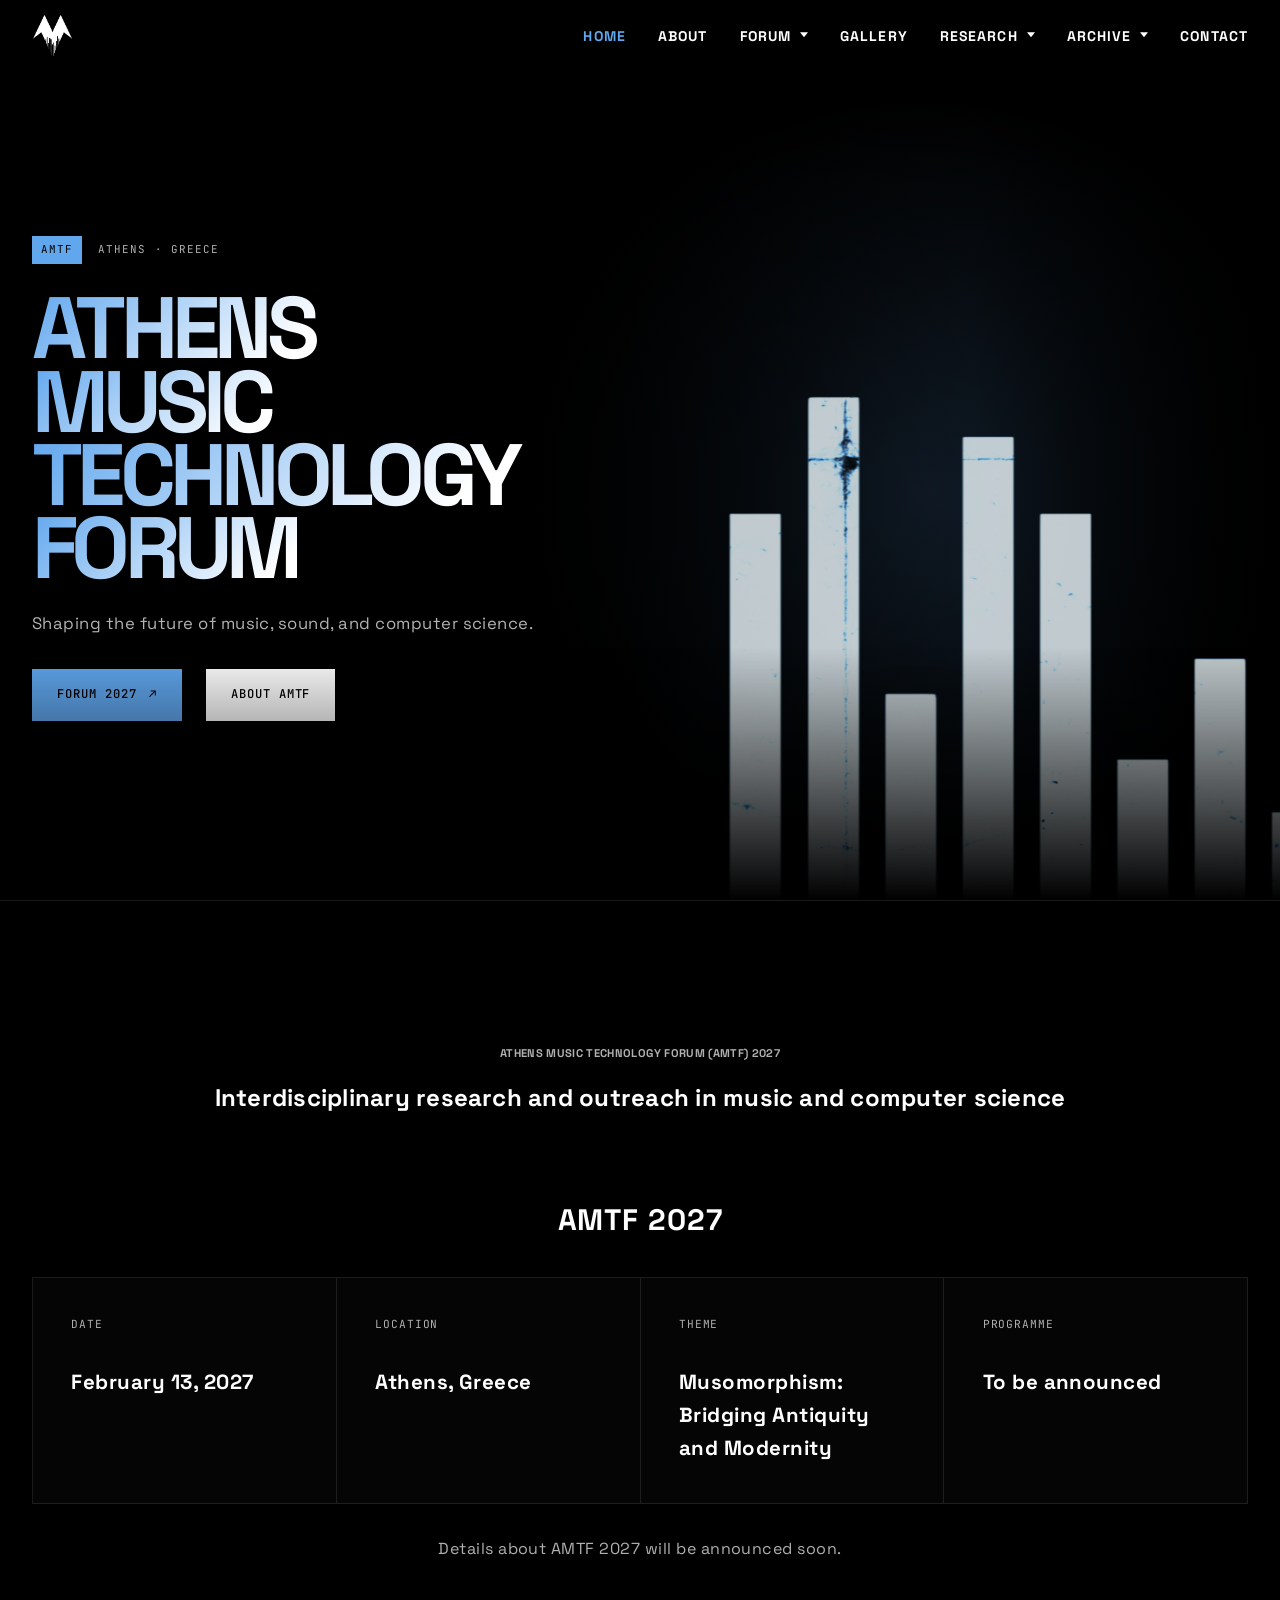
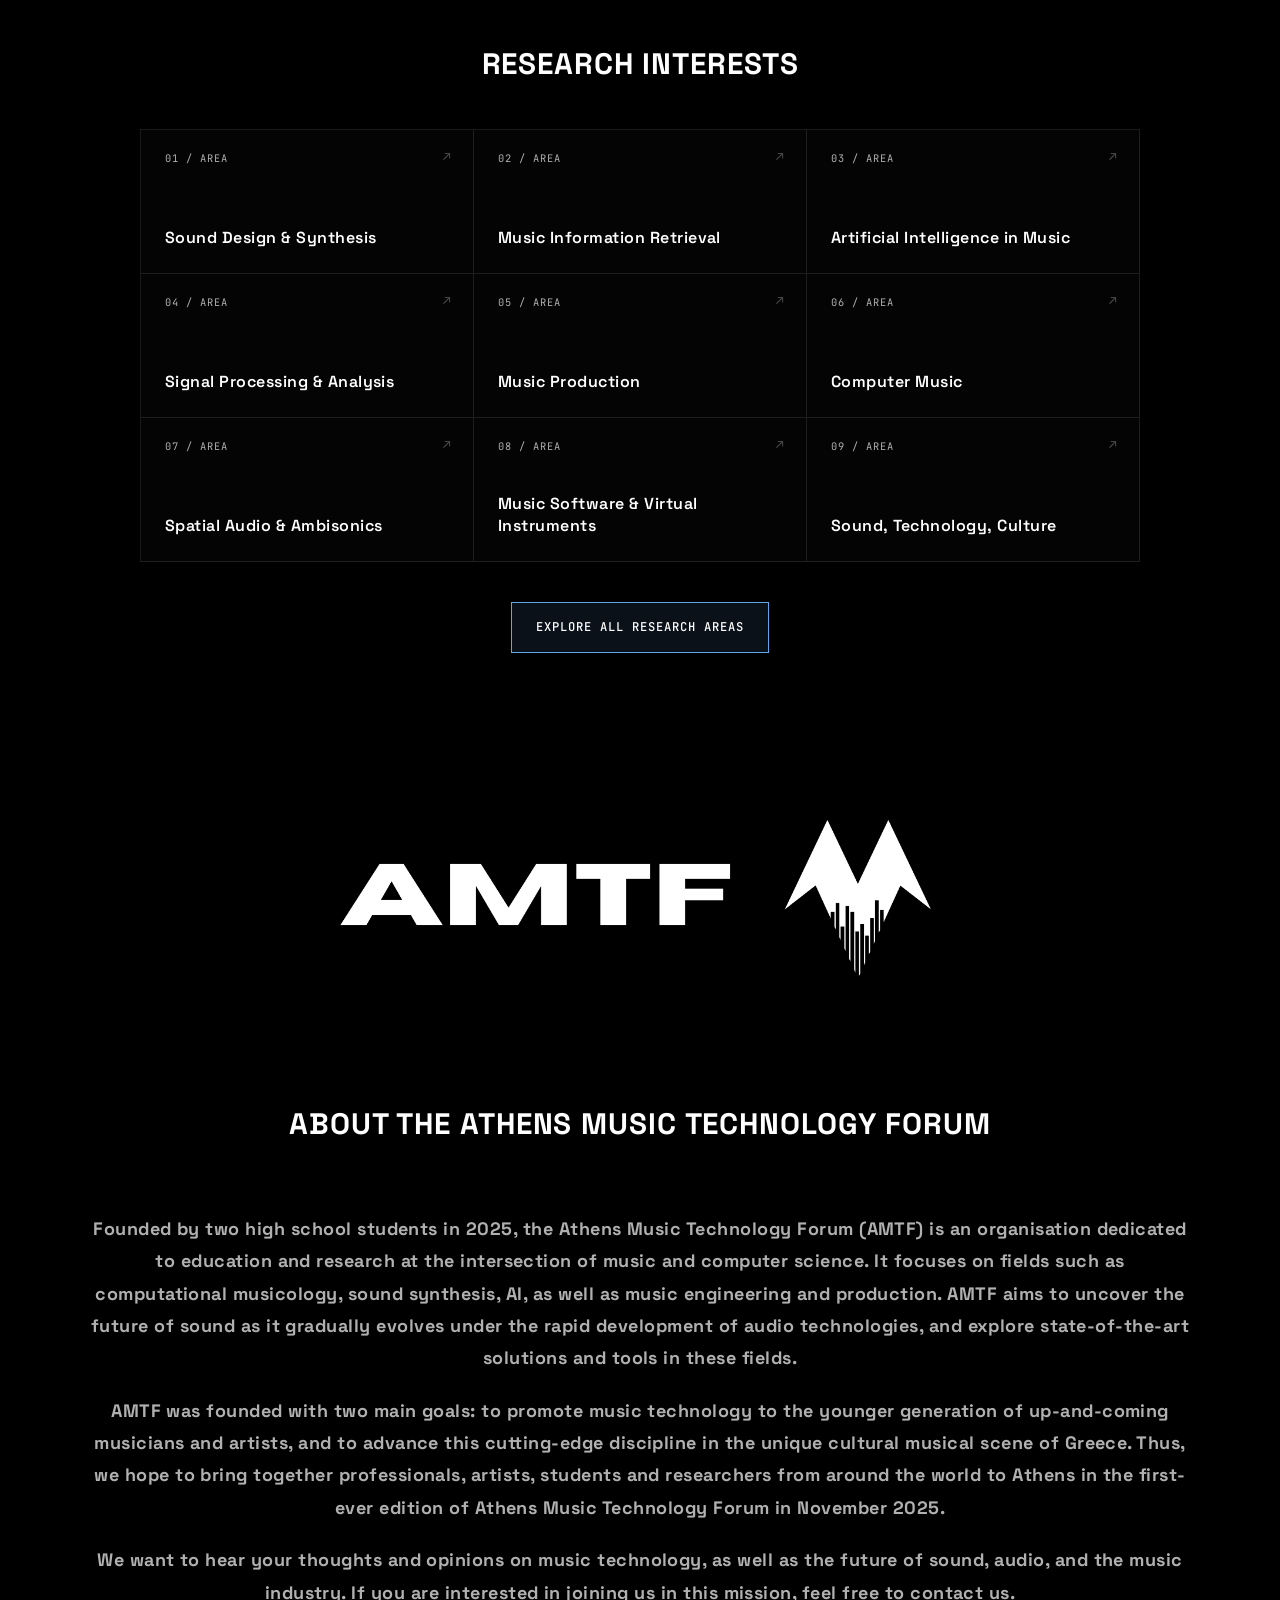
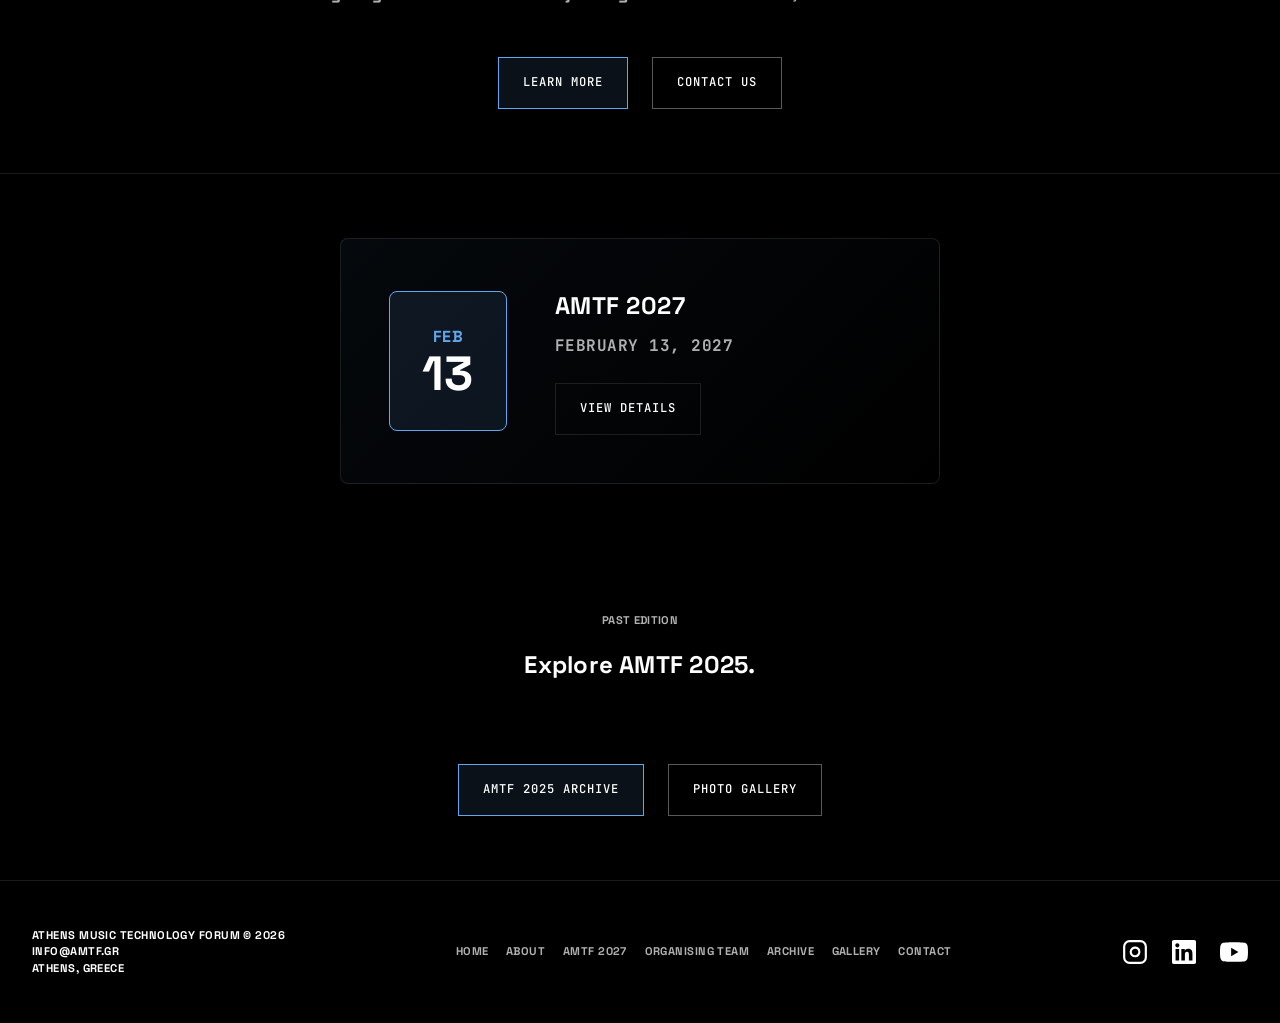
==== index.html @ 3b8eb391 "Theme update" ====
<!DOCTYPE html>
<html lang="en">
<head>
    <meta charset="utf-8">
    <meta name="viewport" content="width=device-width, initial-scale=1.0">
    <meta name="robots" content="index, follow">
    <meta name="description" content="Athens Music Technology Forum returns on February 13, 2027, themed Musomorphism: Bridging Antiquity and Modernity. Follow the next edition at the intersection of music, technology, research, and creativity.">
    <meta property="og:type" content="website">
    <meta property="og:site_name" content="Athens Music Technology Forum">
    <meta property="og:title" content="Athens Music Technology Forum | AMTF 2027">
    <meta property="og:description" content="AMTF 2027 takes place on February 13, 2027, themed Musomorphism: Bridging Antiquity and Modernity. Follow the future of music and technology in Athens.">
    <meta property="og:image" content="https://www.amtf.gr/media/amtf-banner.png">
    <meta property="og:image:alt" content="Athens Music Technology Forum logo">
    <meta property="og:url" content="https://www.amtf.gr/">
    <meta name="twitter:card" content="summary_large_image">
    <meta name="twitter:title" content="Athens Music Technology Forum | AMTF 2027">
    <meta name="twitter:description" content="AMTF 2027 takes place on February 13, 2027, themed Musomorphism: Bridging Antiquity and Modernity.">
    <meta name="twitter:image" content="https://www.amtf.gr/media/amtf-banner.png">
    <title>AMTF 2027 | Athens Music Technology Forum</title>
    <link rel="canonical" href="https://www.amtf.gr/">
    <link rel="sitemap" type="application/xml" href="/sitemap.xml">
    <meta name="theme-color" content="#0a0a0a">
    <link rel="icon" type="image/png" href="media/amtf-favicon-white.png" media="(prefers-color-scheme: dark)">
    <link rel="icon" type="image/png" href="media/amtf-favicon-black.png" media="(prefers-color-scheme: light)">
    <link rel="icon" type="image/png" href="media/amtf-2.png">
    <script type="application/ld+json">
    {
      "@context": "https://schema.org",
      "@graph": [
        {"@type":"WebSite","@id":"https://www.amtf.gr/#website","url":"https://www.amtf.gr/","name":"Athens Music Technology Forum","alternateName":["AMTF","amtf.gr"],"inLanguage":"en","publisher":{"@id":"https://www.amtf.gr/#organization"}},
        {"@type":"Organization","@id":"https://www.amtf.gr/#organization","name":"Athens Music Technology Forum","alternateName":"AMTF","url":"https://www.amtf.gr/","logo":{"@type":"ImageObject","url":"https://www.amtf.gr/media/amtf-2.png","width":1000,"height":1000},"description":"Interdisciplinary outreach and research in music and computer science.","email":"info@amtf.gr","foundingDate":"2025","address":{"@type":"PostalAddress","addressLocality":"Athens","addressCountry":"GR"},"sameAs":["https://www.instagram.com/amtf.gr/","https://www.linkedin.com/company/amtf-athens","https://www.youtube.com/@amtf-gr"]}
      ]
    }
    </script>
    <link rel="stylesheet" href="styles.css">
    <link rel="preconnect" href="https://fonts.googleapis.com">
    <link rel="preconnect" href="https://fonts.gstatic.com" crossorigin>
    <link href="https://fonts.googleapis.com/css2?family=JetBrains+Mono:wght@300;400;500&amp;family=Space+Grotesk:wght@400;500;600;700&amp;display=swap" rel="stylesheet">
</head>
<body>
    <main>
        <section class="hero">
            <nav class="navbar">
                <div class="nav-container">
                    <a href="/" class="logo-link" aria-label="Home">
                        <img src="media/amtf-logo.png" alt="Athens Music Technology Forum" class="logo">
                    </a>
                    <button class="nav-toggle" type="button" aria-label="Toggle menu" aria-expanded="false">
                        <span class="nav-toggle-bar"></span>
                        <span class="nav-toggle-bar"></span>
                        <span class="nav-toggle-bar"></span>
                    </button>
                    <div class="nav-overlay" aria-hidden="true"></div>
                    <ul class="nav-menu">
                        <li><a href="/" class="nav-link active">HOME</a></li>
                        <li><a href="/about" class="nav-link">ABOUT</a></li>
                <li class="nav-item nav-item--has-submenu"><button type="button" class="nav-link nav-link--submenu" aria-haspopup="true">FORUM <span class="nav-link__caret" aria-hidden="true">⌄</span></button><ul class="nav-submenu"><li><a href="/forum-2027">AMTF 2027</a></li><li><a href="/organising-team">ORGANISING TEAM 2027</a></li></ul></li>
                        <li><a href="/gallery" class="nav-link">GALLERY</a></li>
                        <li class="nav-item nav-item--has-submenu"><button type="button" class="nav-link nav-link--submenu" aria-haspopup="true">RESEARCH <span class="nav-link__caret" aria-hidden="true">⌄</span></button><ul class="nav-submenu"><li><a href="https://lab.amtf.gr" target="_blank" rel="noopener noreferrer">AUDIO LAB</a></li><li><a href="https://choros.amtf.gr" target="_blank" rel="noopener noreferrer">CHOROS</a></li></ul></li>
                        <li class="nav-item nav-item--has-submenu"><button type="button" class="nav-link nav-link--submenu" aria-haspopup="true">ARCHIVE <span class="nav-link__caret" aria-hidden="true">⌄</span></button><ul class="nav-submenu"><li><a href="/forum-2025">AMTF 2025</a></li></ul></li>
                        <li><a href="/contact" class="nav-link">CONTACT</a></li>
                    </ul>
                </div>
            </nav>
            <div class="hero-columns" aria-hidden="true">
                <img src="media/amtf-columns-textured.webp" alt="">
            </div>
            <div class="hero-content">
                <div class="hero-intro">
                    <p class="hero-kicker"><span>AMTF</span> Athens · Greece</p>
                    <h1 class="hero-title">
                        <span>Athens</span>
                        <span>Music</span>
                        <span>Technology</span>
                        <span>Forum</span>
                    </h1>
                    <p class="hero-summary">Shaping the future of music, sound, and computer science.</p>
                    <div class="cta-buttons hero-cta">
                        <a href="/forum-2027" class="btn btn-primary">Forum 2027 <span aria-hidden="true">↗</span></a>
                        <a href="/about" class="btn btn-secondary">About AMTF</a>
                    </div>
                </div>
            </div>
        </section>

        <section class="about-section">
            <div class="container">
                <p class="about-event-title scroll-reveal">ATHENS MUSIC TECHNOLOGY FORUM (AMTF) 2027</p>
                <p class="about-tagline scroll-reveal">Interdisciplinary research and outreach in music and computer science</p>
                <div class="edition-status-block scroll-reveal">
                    <h2 class="edition-status-title">AMTF 2027</h2>
                    <div class="status-grid">
                        <div class="status-cell"><span>Date</span><strong>February 13, 2027</strong></div>
                        <div class="status-cell"><span>Location</span><strong>Athens, Greece</strong></div>
                        <div class="status-cell"><span>Theme</span><strong>Musomorphism: Bridging Antiquity and Modernity</strong></div>
                        <div class="status-cell"><span>Programme</span><strong>To be announced</strong></div>
                    </div>
                    <p class="status-note">Details about AMTF 2027 will be announced soon.</p>
                </div>
                <div class="research-interests-block scroll-reveal">
                    <h3 class="research-interests-title">Research Interests</h3>
                    <div class="research-interests-bento scroll-reveal-stagger">
                        <a href="/about" class="research-interest-card">Sound Design &amp; Synthesis</a>
                        <a href="/about" class="research-interest-card">Music Information Retrieval</a>
                        <a href="/about" class="research-interest-card">Artificial Intelligence in Music</a>
                        <a href="/about" class="research-interest-card">Signal Processing &amp; Analysis</a>
                        <a href="/about" class="research-interest-card">Music Production</a>
                        <a href="/about" class="research-interest-card">Computer Music</a>
                        <a href="/about" class="research-interest-card">Spatial Audio &amp; Ambisonics</a>
                        <a href="/about" class="research-interest-card">Music Software &amp; Virtual Instruments</a>
                        <a href="/about" class="research-interest-card">Sound, Technology, Culture</a>
                    </div>
                    <a href="/about" class="btn btn-primary wheel-learn-more">Explore all research areas</a>
                </div>
                <div class="about-banner-wrapper scroll-reveal">
                    <img src="media/amtf-banner.png" alt="Athens Music Technology Forum" class="about-banner">
                </div>
                <h2 class="section-title scroll-reveal">ABOUT THE ATHENS MUSIC TECHNOLOGY FORUM</h2>
                <div class="about-content scroll-reveal">
                    <div class="about-text">
                        <p>Founded by two high school students in 2025, the Athens Music Technology Forum (AMTF) is an organisation dedicated to education and research at the intersection of music and computer science. It focuses on fields such as computational musicology, sound synthesis, AI, as well as music engineering and production. AMTF aims to uncover the future of sound as it gradually evolves under the rapid development of audio technologies, and explore state-of-the-art solutions and tools in these fields.</p>
                        <p>AMTF was founded with two main goals: to promote music technology to the younger generation of up-and-coming musicians and artists, and to advance this cutting-edge discipline in the unique cultural musical scene of Greece. Thus, we hope to bring together professionals, artists, students and researchers from around the world to Athens in the first-ever edition of Athens Music Technology Forum in November 2025.</p>
                        <p>We want to hear your thoughts and opinions on music technology, as well as the future of sound, audio, and the music industry. If you are interested in joining us in this mission, feel free to contact us.</p>
                    </div>
                    <div class="cta-buttons">
                        <a href="/about" class="btn btn-primary">LEARN MORE</a>
                        <a href="/contact" class="btn btn-secondary">CONTACT US</a>
                    </div>
                </div>
            </div>
        </section>

        <section class="event-section scroll-reveal">
            <div class="container">
                <div class="event-card">
                    <div class="event-date">
                        <span class="date-month">FEB</span>
                        <span class="date-day">13</span>
                    </div>
                    <div class="event-info">
                        <h3 class="event-title">AMTF 2027</h3>
                        <p class="event-time">FEBRUARY 13, 2027</p>
                        <a href="/forum-2027" class="btn btn-outline">VIEW DETAILS</a>
                    </div>
                </div>
            </div>
        </section>

        <section class="sponsors-section scroll-reveal">
            <div class="container">
                <p class="about-event-title">PAST EDITION</p>
                <p class="about-tagline">Explore AMTF 2025.</p>
                <div class="cta-buttons">
                    <a href="/forum-2025" class="btn btn-primary">AMTF 2025 ARCHIVE</a>
                    <a href="/gallery" class="btn btn-secondary">PHOTO GALLERY</a>
                </div>
            </div>
        </section>

    </main>

    <footer class="footer">
        <div class="container">
            <div class="footer-content">
                <div class="footer-text">
                    <p>ATHENS MUSIC TECHNOLOGY FORUM © 2026</p>
                    <a href="mailto:info@amtf.gr">INFO@AMTF.GR</a>
                    <p>ATHENS, GREECE</p>
                </div>
                <nav class="footer-nav" aria-label="Footer navigation">
                    <a href="/">Home</a>
                    <a href="/about">About</a>
                    <a href="/forum-2027">AMTF 2027</a>
                    <a href="/organising-team">Organising Team</a>
                    <a href="/forum-2025">Archive</a>
                    <a href="/gallery">Gallery</a>
                    <a href="/contact">Contact</a>
                </nav>
                <div class="footer-links">
                    <a href="https://www.instagram.com/amtf.gr/" target="_blank" rel="noopener noreferrer" class="social-link" aria-label="Instagram">
                        <svg width="24" height="24" viewBox="0 0 24 24" fill="none" stroke="currentColor" stroke-width="2"><rect x="2" y="2" width="20" height="20" rx="5" ry="5"></rect><path d="M16 11.37A4 4 0 1 1 12.63 8 4 4 0 0 1 16 11.37z"></path><line x1="17.5" y1="6.5" x2="17.51" y2="6.5"></line></svg>
                    </a>
                    <a href="https://www.linkedin.com/company/amtf-athens" target="_blank" rel="noopener noreferrer" class="social-link" aria-label="LinkedIn">
                        <svg width="24" height="24" viewBox="0 0 24 24" fill="currentColor"><path d="M20.447 20.452h-3.554v-5.569c0-1.328-.027-3.037-1.852-3.037-1.853 0-2.136 1.445-2.136 2.939v5.667H9.351V9h3.414v1.561h.046c.477-.9 1.637-1.85 3.37-1.85 3.601 0 4.267 2.37 4.267 5.455v6.286zM5.337 7.433c-1.144 0-2.063-.926-2.063-2.065 0-1.138.92-2.063 2.063-2.063 1.14 0 2.064.925 2.064 2.063 0 1.139-.925 2.065-2.064 2.065zm1.782 13.019H3.555V9h3.564v11.452zM22.225 0H1.771C.792 0 0 .774 0 1.729v20.542C0 23.227.792 24 1.771 24h20.451C23.2 24 24 23.227 24 22.271V1.729C24 .774 23.2 0 22.222 0h.003z"/></svg>
                    </a>
                    <a href="https://www.youtube.com/@amtf-gr" target="_blank" rel="noopener noreferrer" class="social-link" aria-label="YouTube">
                        <svg width="24" height="24" viewBox="0 0 24 24" fill="currentColor"><path d="M23.498 6.186a3.016 3.016 0 0 0-2.122-2.136C19.505 3.545 12 3.545 12 3.545s-7.505 0-9.377.505A3.017 3.017 0 0 0 .502 6.186C0 8.07 0 12 0 12s0 3.93.502 5.814a3.016 3.016 0 0 0 2.122 2.136c1.871.505 9.376.505 9.376.505s7.505 0 9.377-.505a3.015 3.015 0 0 0 2.122-2.136C24 15.93 24 12 24 12s0-3.93-.502-5.814zM9.545 15.568V8.432L15.818 12l-6.273 3.568z"/></svg>
                    </a>
                </div>
            </div>
        </div>
    </footer>

    <script src="script.js"></script>
    <script defer src="/_vercel/insights/script.js"></script>
    <script>window.si = window.si || function () { (window.siq = window.siq || []).push(arguments); };</script>
    <script defer src="/_vercel/speed-insights/script.js"></script>
</body>
</html>
---- styles.css ----
/* Reset and Base Styles */
* {
    margin: 0;
    padding: 0;
    box-sizing: border-box;
}

html {
    scroll-behavior: smooth;
    overflow-x: hidden;
}

:root {
    --bg-primary: #000000;
    --bg-secondary: #0a0a0a;
    --text-primary: #ffffff;
    --text-secondary: #b0b0b0;
    --accent: #61a7ee;
    --accent-glow: rgba(97, 167, 238, 0.3);
    --border-color: rgba(255, 255, 255, 0.1);
    --font-primary: 'Space Grotesk', -apple-system, BlinkMacSystemFont, 'Segoe UI', sans-serif;
    --font-mono: 'JetBrains Mono', 'Courier New', monospace;
    --letter-spacing: 0.03em;
    --radius: 8px;
}

body {
    font-family: var(--font-primary);
    font-weight: 700;
    background-color: var(--bg-primary);
    color: var(--text-primary);
    line-height: 1.6;
    letter-spacing: var(--letter-spacing);
    overflow-x: hidden;
}

/* Navigation */
.navbar {
    position: fixed;
    top: 0;
    left: 0;
    right: 0;
    z-index: 1000;
    background-color: rgba(0, 0, 0, 0.8);
    backdrop-filter: blur(10px);
    border-bottom: 1px solid var(--border-color);
    padding: 0.85rem 0;
}

/* Navigation inside hero section */
.hero .navbar {
    position: absolute;
    background-color: transparent;
    border-bottom: none;
    z-index: 100;
}

.nav-container {
    width: 100%;
    margin: 0;
    padding: 0 2rem;
    display: flex;
    justify-content: space-between;
    align-items: center;
}

.logo-link {
    display: flex;
    align-items: center;
    text-decoration: none;
}

.logo {
    height: 44px;
    width: auto;
    filter: brightness(1.1);
}

.nav-menu {
    display: flex;
    list-style: none;
    gap: 2rem;
}

.nav-link {
    color: var(--text-primary);
    text-decoration: none;
    font-size: 0.875rem;
    font-weight: 800;
    letter-spacing: 0.08em;
    text-transform: uppercase;
    transition: color 0.3s ease;
}

.nav-link:hover,
.nav-link:focus-visible,
.nav-link.active {
    color: var(--accent);
}

.nav-link--submenu {
    padding: 0;
    font-family: inherit;
    background: transparent;
    border: 0;
    cursor: default;
}

.nav-item {
    position: relative;
    list-style: none;
}

.nav-link__caret {
    display: inline-block;
    width: 0;
    height: 0;
    margin-inline-start: 0.55rem;
    border-inline: 0.26rem solid transparent;
    border-block-start: 0.34rem solid currentColor;
    font-size: 0;
    transform: translateY(-0.05rem);
}

.nav-item--has-submenu > .nav-link {
    display: inline-flex;
    align-items: center;
}

.nav-submenu {
    position: absolute;
    inset-block-start: calc(100% + 0.85rem);
    inset-inline-start: 50%;
    z-index: 10;
    width: max-content;
    min-width: 12.5rem;
    padding: 0.55rem;
    list-style: none;
    background: rgba(0, 0, 0, 0.96);
    border: 1px solid var(--border-color);
    opacity: 0;
    visibility: hidden;
    transform: translate(-50%, -0.4rem);
    transition: opacity 0.2s ease, transform 0.2s ease, visibility 0.2s;
}

.nav-submenu::before {
    content: "";
    position: absolute;
    inset-inline: 0;
    inset-block-end: 100%;
    height: 0.9rem;
}

.nav-submenu a {
    display: block;
    padding: 0.65rem 0.75rem;
    font-family: var(--font-primary);
    font-size: 0.875rem;
    font-weight: 800;
    letter-spacing: 0.08em;
    color: var(--text-primary);
    text-decoration: none;
    transition: color 0.2s ease, background 0.2s ease;
}

.nav-submenu a[target="_blank"]::after {
    content: "↗";
    display: inline-block;
    margin-inline-start: 0.55rem;
    font-family: var(--font-mono);
    font-size: 0.85em;
    font-weight: 400;
    transform: translateY(-0.05em);
}

.nav-submenu a:hover,
.nav-submenu a:focus-visible,
.nav-submenu a.active {
    color: var(--accent);
    background: rgba(97, 167, 238, 0.08);
}

@media (min-width: 969px) {
    .nav-item--has-submenu:hover .nav-submenu,
    .nav-item--has-submenu:focus-within .nav-submenu {
        opacity: 1;
        visibility: visible;
        transform: translate(-50%, 0);
    }
}

/* Hamburger toggle - hidden on desktop */
.nav-toggle {
    display: none;
    flex-direction: column;
    justify-content: center;
    gap: 6px;
    width: 48px;
    height: 48px;
    padding: 0;
    background: transparent;
    border: none;
    cursor: pointer;
    color: var(--text-primary);
    z-index: 110;
    transition: color 0.3s ease;
}

.nav-toggle:hover {
    color: var(--accent);
}

.nav-toggle-bar {
    display: block;
    width: 24px;
    height: 2px;
    background: currentColor;
    transition: transform 0.3s ease, opacity 0.3s ease;
}

.nav-toggle[aria-expanded="true"] .nav-toggle-bar:nth-child(1) {
    transform: translateY(8px) rotate(45deg);
}

.nav-toggle[aria-expanded="true"] .nav-toggle-bar:nth-child(2) {
    opacity: 0;
}

.nav-toggle[aria-expanded="true"] .nav-toggle-bar:nth-child(3) {
    transform: translateY(-8px) rotate(-45deg);
}

/* Hero Section */
.hero {
    position: relative;
    display: flex;
    flex-direction: column;
    justify-content: center;
    min-height: 100svh;
    padding: 8rem 2rem 4.5rem;
    overflow: hidden;
    isolation: isolate;
    background: var(--bg-primary);
}

.hero::before {
    content: '';
    position: absolute;
    inset: 0;
    z-index: -2;
    background:
        linear-gradient(90deg, #000 0%, rgba(0, 0, 0, 0.96) 36%, rgba(0, 0, 0, 0.2) 76%, #000 100%),
        radial-gradient(circle at 72% 55%, rgba(97, 167, 238, 0.2), transparent 38%);
    pointer-events: none;
}

.hero::after {
    content: '';
    position: absolute;
    inset: 0;
    z-index: 2;
    background: linear-gradient(180deg, transparent 72%, var(--bg-primary));
    pointer-events: none;
}

.hero-columns {
    position: absolute;
    inset: 0 -18% 0 26%;
    z-index: -1;
    display: grid;
    place-items: center;
    pointer-events: none;
}

.hero-columns img {
    width: 100%;
    height: 100%;
    object-fit: cover;
    object-position: center;
    opacity: 0.82;
    mix-blend-mode: screen;
    filter: sepia(1) saturate(2.2) hue-rotate(168deg) brightness(0.98);
    transform: translate3d(0, var(--hero-column-shift, 0), 0) scale(1.04);
    animation: hero-columns-in 1.2s cubic-bezier(0.16, 1, 0.3, 1) both;
}

.hero-content {
    position: relative;
    z-index: 1;
    display: grid;
    grid-template-columns: minmax(0, 1fr);
    align-items: end;
    gap: 3rem;
    width: 100%;
    max-width: none;
    margin: 0;
}

.hero-intro {
    width: min(100%, 64rem);
}

.hero-kicker {
    display: inline-flex;
    align-items: center;
    gap: 1rem;
    margin-block-end: clamp(1.5rem, 3vh, 2.5rem);
    font-family: var(--font-mono);
    font-size: 0.68rem;
    font-weight: 400;
    letter-spacing: 0.1em;
    text-transform: uppercase;
    color: var(--text-secondary);
    animation: hero-rise 0.8s 0.1s ease-out both;
}

.hero-kicker span {
    padding: 0.35rem 0.55rem;
    color: var(--bg-primary);
    background: var(--accent);
}

.hero-title {
    display: flex;
    flex-direction: column;
    box-sizing: content-box;
    width: max-content;
    max-width: 100%;
    margin: 0;
    font-size: clamp(3.55rem, 6.8vw, 7.5rem);
    font-weight: 700;
    line-height: 0.84;
    letter-spacing: -0.065em;
    text-transform: uppercase;
    color: var(--text-primary);
}

.hero-title span {
    box-sizing: content-box;
    width: max-content;
    max-width: 100%;
    padding-inline-end: 0.2em;
    overflow: visible;
    animation: hero-rise 0.9s cubic-bezier(0.16, 1, 0.3, 1) both;
}

/* Keep the gradient on the animated layer so iOS Safari does not composite
   transparent child text separately from a background clipped on the h1. */
@supports ((background-clip: text) or (-webkit-background-clip: text)) {
    .hero-title span {
        color: transparent;
        background: linear-gradient(135deg, var(--accent) 0%, var(--text-primary) 85%);
        background-clip: text;
        -webkit-background-clip: text;
        -webkit-text-fill-color: transparent;
    }
}

.hero-title span:nth-child(2) { animation-delay: 0.06s; }
.hero-title span:nth-child(3) { animation-delay: 0.12s; }
.hero-title span:nth-child(4) { animation-delay: 0.18s; }

.hero-summary {
    max-width: 34rem;
    margin-block-start: clamp(1.75rem, 3vh, 2.5rem);
    font-size: clamp(0.95rem, 1.3vw, 1.12rem);
    font-weight: 400;
    line-height: 1.5;
    color: rgba(255, 255, 255, 0.7);
    text-wrap: balance;
    animation: hero-rise 0.8s 0.28s ease-out both;
}

.hero-cta.cta-buttons {
    justify-content: flex-start;
    margin-block-start: 2rem;
    animation: hero-rise 0.8s 0.36s ease-out both;
}

.hero-cta .btn { font-weight: 500; }
.hero-cta .btn span { margin-inline-start: 0.75rem; }

.hero-cta .btn-primary {
    color: var(--bg-primary);
    background: var(--accent);
    border-color: var(--accent);
}

.hero-cta .btn-primary:hover,
.hero-cta .btn-primary:focus-visible {
    color: var(--accent);
    background: transparent;
    border-color: var(--accent);
}

.hero-cta .btn-secondary {
    color: var(--bg-primary);
    background: var(--text-primary);
    border-color: var(--text-primary);
}

.hero-cta .btn-secondary:hover,
.hero-cta .btn-secondary:focus-visible {
    color: var(--text-primary);
    background: transparent;
    border-color: var(--text-primary);
}

/* Hide the retired hero index if stale page markup is restored from cache. */
.hero-index { display: none; }

@keyframes hero-rise {
    from {
        opacity: 0;
        transform: translateY(1.5rem);
    }
    to {
        opacity: 1;
        transform: translateY(0);
    }
}

@keyframes hero-columns-in {
    from { opacity: 0; transform: translate3d(0, 2rem, 0) scale(1.08); }
}

/* Container */
.container {
    max-width: 1400px;
    margin: 0 auto;
    padding: 0 2rem;
}

/* About Section */
.about-section {
    padding: 9rem 0 4rem 0;
    border-top: 1px solid var(--border-color);
    border-bottom: 1px solid var(--border-color);
}

.about-banner-wrapper {
    width: 100vw;
    margin-left: calc(-50vw + 50%);
    margin-bottom: 3rem;
}

.about-banner {
    width: 100%;
    max-width: 100%;
    display: block;
    border-radius: var(--radius);
}

/* Prevent content from overflowing viewport */
.about-banner-wrapper {
    overflow: hidden;
}

.about-banner-wrapper img {
    max-width: 100%;
}

.section-title {
    font-size: 1.85rem;
    font-weight: 800;
    letter-spacing: 0.03em;
    text-transform: uppercase;
    margin-bottom: 4rem;
    text-align: center;
    color: var(--text-primary);
}

.about-tagline {
    font-size: 1.5rem;
    color: var(--text-primary);
    font-weight: 700;
    letter-spacing: 0.01em;
    text-align: center;
    margin-bottom: 5rem;
}

/* Video Feature Section */
.video-feature {
    margin: 0 auto 5rem;
    max-width: 1100px;
}

.video-feature-inner {
    position: relative;
    display: flex;
    gap: 3rem;
    align-items: center;
    padding: 2.5rem;
    background: linear-gradient(135deg, rgba(97, 167, 238, 0.06) 0%, rgba(255, 255, 255, 0.02) 40%, transparent 100%);
    border: 1px solid rgba(255, 255, 255, 0.08);
    border-radius: 16px;
    overflow: hidden;
    box-shadow: 0 8px 40px rgba(0, 0, 0, 0.3), inset 0 1px 0 rgba(255, 255, 255, 0.04);
}

.video-feature-inner::before {
    content: '';
    position: absolute;
    top: 0;
    left: 0;
    right: 0;
    height: 2px;
    background: linear-gradient(90deg, transparent, var(--accent) 20%, var(--accent) 80%, transparent);
    opacity: 0.6;
}

.video-feature-decor {
    position: absolute;
    width: 120px;
    height: 120px;
    border: 1px solid rgba(97, 167, 238, 0.15);
    border-radius: 50%;
    pointer-events: none;
}

.video-feature-decor-tl {
    top: -40px;
    left: -40px;
}

.video-feature-decor-br {
    bottom: -40px;
    right: -40px;
    width: 80px;
    height: 80px;
}

.video-feature-content {
    display: flex;
    gap: 3rem;
    align-items: center;
    width: 100%;
    position: relative;
    z-index: 1;
}

.video-feature-media {
    flex-shrink: 0;
}

.video-feature-frame {
    width: 480px;
    max-width: 100%;
    aspect-ratio: 16 / 9;
    border-radius: 12px;
    overflow: hidden;
    border: 1px solid rgba(255, 255, 255, 0.12);
    box-shadow: 0 12px 40px rgba(0, 0, 0, 0.4), 0 0 0 1px rgba(97, 167, 238, 0.1);
}

.video-feature-frame iframe {
    width: 100%;
    height: 100%;
    display: block;
    border: 0;
}

.video-feature-text {
    flex: 1;
    min-width: 0;
}

.video-feature-badge {
    display: inline-block;
    font-size: 0.7rem;
    font-weight: 700;
    letter-spacing: 0.15em;
    text-transform: uppercase;
    color: var(--accent);
    padding: 0.35rem 0.8rem;
    border: 1px solid rgba(97, 167, 238, 0.4);
    border-radius: 4px;
    margin-bottom: 1.25rem;
    background: rgba(97, 167, 238, 0.08);
}

.video-feature-quote {
    font-size: clamp(1.5rem, 2.5vw, 2rem);
    font-weight: 700;
    line-height: 1.3;
    color: var(--text-primary);
    margin-bottom: 0.75rem;
    background: linear-gradient(135deg, #fff 0%, #a8d4ff 60%, var(--accent) 100%);
    -webkit-background-clip: text;
    -webkit-text-fill-color: transparent;
    background-clip: text;
    letter-spacing: 0.02em;
}

.video-feature-sub {
    font-size: 0.95rem;
    color: var(--text-secondary);
    font-weight: 400;
    line-height: 1.6;
    margin: 0;
}

/* Research Interests */
.research-interests-block {
    max-width: 1000px;
    margin: 0 auto 5rem;
    display: flex;
    flex-direction: column;
    align-items: center;
}

.research-interests-title {
    font-size: 1.85rem;
    font-weight: 800;
    letter-spacing: 0.03em;
    text-transform: uppercase;
    color: var(--text-primary);
    text-align: center;
    margin-bottom: 2.5rem;
}

.research-interests-bento {
    margin-top: 0;
}

.research-interests-subtitle {
    font-size: 0.95rem;
    color: var(--text-secondary);
    font-weight: 400;
    text-align: center;
    margin-bottom: 8rem;
}

.research-interests-bento {
    display: grid;
    grid-template-columns: repeat(3, 1fr);
    gap: 0;
    margin-top: 0;
    margin-bottom: 2.5rem;
    width: 100%;
    border-top: 1px solid var(--border-color);
    border-left: 1px solid var(--border-color);
    counter-reset: research-area;
}

.research-interests-bento .research-interest-card {
    counter-increment: research-area;
    position: relative;
    display: flex;
    flex-direction: column;
    align-items: flex-start;
    justify-content: space-between;
    min-height: 9rem;
    padding: 1.35rem 1.5rem 1.5rem;
    font-size: 1rem;
    font-weight: 600;
    color: var(--text-primary);
    text-decoration: none;
    line-height: 1.35;
    text-align: start;
    background: rgba(255, 255, 255, 0.015);
    border-right: 1px solid var(--border-color);
    border-bottom: 1px solid var(--border-color);
    transition: color 0.25s ease, background-color 0.25s ease;
    overflow: hidden;
}

.research-interests-bento .research-interest-card::before {
    content: '0' counter(research-area) ' / AREA';
    display: block;
    margin-bottom: 2.25rem;
    font-family: var(--font-mono);
    font-size: 0.65rem;
    font-weight: 400;
    letter-spacing: 0.1em;
    color: var(--text-secondary);
}

.research-interests-bento .research-interest-card::after {
    content: '↗';
    position: absolute;
    top: 1.15rem;
    right: 1.35rem;
    font-family: var(--font-mono);
    font-size: 0.8rem;
    font-weight: 400;
    color: rgba(255, 255, 255, 0.28);
    transition: color 0.25s ease, transform 0.25s ease;
}

.research-interests-bento .research-interest-card:hover {
    color: var(--accent);
    background: rgba(97, 167, 238, 0.07);
}

.research-interests-bento .research-interest-card:hover::after {
    color: var(--accent);
    transform: translate(2px, -2px);
}

.wheel-learn-more {
    display: block;
    width: fit-content;
    margin: 0 auto;
}

.event-details-block {
    max-width: 560px;
    margin: 0 auto 5rem;
    padding: 2.5rem 3rem;
    text-align: center;
    border: 1px solid var(--border-color);
    border-radius: var(--radius);
    background: linear-gradient(135deg, rgba(97, 167, 238, 0.03) 0%, transparent 100%);
}

.event-detail-group {
    padding: 2.5rem 0;
}

.event-detail-group + .event-detail-group {
    border-top: 1px solid rgba(255, 255, 255, 0.08);
}

.event-detail-line {
    font-size: clamp(1.25rem, 2.5vw, 1.875rem);
    font-weight: 700;
    text-transform: uppercase;
    margin: 0.5rem 0;
    letter-spacing: 0.02em;
    background: linear-gradient(135deg, var(--text-primary) 0%, var(--accent) 100%);
    -webkit-background-clip: text;
    -webkit-text-fill-color: transparent;
    background-clip: text;
}

.event-detail-line:nth-child(2),
.event-detail-sub {
    font-size: clamp(1rem, 2vw, 1.25rem);
    font-weight: 600;
    background: linear-gradient(135deg, var(--text-primary) 0%, var(--accent) 100%);
    -webkit-background-clip: text;
    -webkit-text-fill-color: transparent;
    background-clip: text;
}

.about-content {
    max-width: 1100px;
    margin: 0 auto;
    text-align: center;
}

.about-text {
    font-size: 1.125rem;
    line-height: 1.8;
    color: var(--text-secondary);
    margin-bottom: 3rem;
}

.about-text p {
    margin-bottom: 1.25rem;
}

.about-text p:last-child {
    margin-bottom: 0;
}

/* Buttons */
.cta-buttons {
    display: flex;
    gap: 1.5rem;
    justify-content: center;
    flex-wrap: wrap;
}

.btn {
    display: inline-flex;
    align-items: center;
    justify-content: center;
    padding: 0.95rem 1.5rem;
    min-height: 44px;
    text-decoration: none;
    font-family: var(--font-mono);
    font-size: 0.76rem;
    font-weight: 500;
    letter-spacing: 0.08em;
    text-transform: uppercase;
    border: 1px solid var(--border-color);
    border-radius: 0;
    transition: color 0.25s ease, background-color 0.25s ease, border-color 0.25s ease, box-shadow 0.25s ease;
}

.btn-primary {
    background-color: rgba(97, 167, 238, 0.1);
    border-color: var(--accent);
    color: var(--text-primary);
}

.btn-primary:hover,
.btn-primary:focus-visible {
    color: var(--bg-primary);
    background-color: var(--accent);
    box-shadow: 0 0 18px rgba(97, 167, 238, 0.16);
}

.btn-secondary,
.btn-outline {
    background-color: transparent;
    color: var(--text-primary);
}

.btn-secondary {
    border-color: rgba(255, 255, 255, 0.35);
}

.btn-secondary:hover,
.btn-secondary:focus-visible {
    border-color: var(--text-primary);
    color: var(--text-primary);
    background-color: rgba(255, 255, 255, 0.08);
}

.btn-outline:hover,
.btn-outline:focus-visible {
    border-color: var(--accent);
    color: var(--accent);
    background-color: rgba(97, 167, 238, 0.07);
}

/* Event Section */
.event-section {
    padding: 4rem 0 4rem 0;
}

.event-card {
    max-width: 600px;
    margin: 0 auto;
    display: flex;
    gap: 3rem;
    align-items: center;
    padding: 3rem;
    border: 1px solid var(--border-color);
    border-radius: var(--radius);
    background: linear-gradient(135deg, rgba(97, 167, 238, 0.05) 0%, transparent 100%);
    transition: all 0.3s ease;
}

.event-card:hover {
    border-color: var(--accent);
    box-shadow: 0 0 40px var(--accent-glow);
    transform: translateY(-5px);
}

.event-date {
    display: flex;
    flex-direction: column;
    align-items: center;
    justify-content: center;
    min-width: 100px;
    padding: 2rem;
    background: rgba(97, 167, 238, 0.1);
    border: 1px solid var(--accent);
    border-radius: var(--radius);
}

.date-month {
    font-size: 1rem;
    font-weight: 700;
    color: var(--accent);
    text-transform: uppercase;
}

.date-day {
    font-size: 3rem;
    font-weight: 700;
    color: var(--text-primary);
    line-height: 1;
}

.event-info {
    flex: 1;
}

.event-title {
    font-size: 1.5rem;
    font-weight: 700;
    text-transform: uppercase;
    margin-bottom: 0.5rem;
}

.event-time {
    font-size: 1rem;
    color: var(--text-secondary);
    margin-bottom: 1.5rem;
    font-family: var(--font-mono);
}

/* Sponsors Section */
.sponsors-section {
    padding: 4rem 0;
}

.sponsors-logos {
    display: flex;
    flex-wrap: wrap;
    justify-content: center;
    align-items: center;
    gap: 3rem;
}

.sponsors-logos-top {
    margin-bottom: 4rem;
}

.about-event-title {
    font-size: 0.7rem;
    color: var(--text-secondary);
    font-weight: 700;
    text-transform: uppercase;
    letter-spacing: 0.03em;
    text-align: center;
    margin-bottom: 1rem;
}

.sponsor-logo {
    height: 60px;
    width: auto;
    max-width: 180px;
    object-fit: contain;
    filter: brightness(1);
    opacity: 0.9;
}

/* Footer */
.footer {
    padding: 3rem 0;
    border-top: 1px solid var(--border-color);
    background-color: var(--bg-primary);
}

.footer-content {
    display: flex;
    justify-content: space-between;
    align-items: center;
    flex-wrap: wrap;
    gap: 1.5rem;
}

.footer-nav {
    display: flex;
    flex-wrap: wrap;
    justify-content: center;
    gap: 0.55rem 1.1rem;
    flex: 1 1 32rem;
}

.footer-nav a {
    color: var(--text-secondary);
    font-family: var(--font-primary);
    font-size: 0.7rem;
    font-weight: 700;
    letter-spacing: 0.04em;
    line-height: 1.2;
    text-decoration: none;
    text-transform: uppercase;
    transition: color 0.25s ease;
}

.footer-nav a:hover,
.footer-nav a:focus-visible {
    color: var(--accent);
}

.footer-text {
    display: flex;
    flex-direction: column;
    gap: 0.2rem;
    font-family: var(--font-primary);
    min-width: 0;
}

.footer-text p,
.footer-text a {
    margin: 0;
    font-size: 0.7rem;
    font-weight: 700;
    letter-spacing: 0.04em;
    text-transform: uppercase;
    color: var(--text-primary);
    line-height: 1.2;
    overflow-wrap: break-word;
}

.footer-text a {
    text-decoration: none;
    transition: color 0.25s ease;
}

.footer-text a:hover {
    color: var(--accent);
}

.footer-links {
    display: flex;
    align-items: center;
    gap: 1.5rem;
}

.footer .social-link {
    display: flex;
    align-items: center;
    justify-content: center;
    color: var(--text-primary);
    transition: color 0.25s ease, transform 0.25s ease;
}

.footer .social-link svg {
    width: 24px;
    height: 24px;
}

.footer .social-link:hover {
    color: var(--accent);
    transform: translateY(-2px);
}

/* Legacy footer elements - hidden when using new structure */
.footer-logo-img {
    height: 30px;
    opacity: 0.7;
}

.social-link {
    display: flex;
    align-items: center;
    justify-content: center;
    color: var(--text-secondary);
    transition: all 0.3s ease;
}

.social-link[aria-label="Instagram"] svg {
    width: 26px;
    height: 26px;
}

.social-link[aria-label="YouTube"] svg {
    width: 28px;
    height: 28px;
}

.social-link:hover {
    color: var(--accent);
    transform: translateY(-3px);
}


/* Responsive Design */
/* Tablet */
@media (max-width: 1024px) {
    .nav-container {
        padding: 0 1.5rem;
    }

    .nav-menu {
        gap: 1.5rem;
    }

    .container {
        padding: 0 1.5rem;
    }

    .video-feature-frame {
        max-width: 100%;
    }

    .page-header {
        padding: 8rem 0 1.5rem;
    }
}

@media (max-width: 968px) {
    .hero-content {
        text-align: center;
    }

    /* Footer - stack on tablet */
    .footer-content {
        flex-direction: column;
        align-items: center;
        text-align: center;
        gap: 1.5rem;
    }

    .footer-text {
        align-items: center;
    }

    .footer-nav {
        display: grid;
        grid-template-columns: repeat(2, minmax(0, 1fr));
        flex: none;
        width: min(100%, 34rem);
        gap: 0.85rem 1rem;
    }

    .footer-nav a {
        display: flex;
        align-items: center;
        justify-content: center;
        min-height: 1.75rem;
    }

    .footer-links {
        justify-content: center;
    }

    /* Hamburger menu */
    .nav-toggle {
        display: flex;
        align-items: flex-end;
    }

    .nav-menu {
        position: fixed;
        top: 0;
        right: 0;
        width: min(320px, 85vw);
        height: 100dvh;
        flex-direction: column;
        justify-content: center;
        align-items: center;
        gap: 1.5rem;
        overflow-y: auto;
        background: rgba(0, 0, 0, 0.98);
        padding: 5rem 2rem;
        transform: translateX(100%);
        transition: transform 0.35s ease;
        z-index: 105;
        box-shadow: -4px 0 24px rgba(0, 0, 0, 0.3);
    }

    .nav-overlay {
        display: none;
        position: fixed;
        inset: 0;
        background: rgba(0, 0, 0, 0.5);
        z-index: 104;
        opacity: 0;
        transition: opacity 0.35s ease;
        cursor: pointer;
    }

    .navbar.is-open .nav-overlay {
        display: block;
        opacity: 1;
    }

    .navbar.is-open .nav-menu {
        transform: translateX(0);
    }

    .nav-link {
        font-size: 1rem;
    }

    .nav-item--has-submenu {
        display: grid;
        justify-items: center;
        gap: 0;
    }

    .nav-link__caret {
        transition: transform 0.2s ease;
    }

    .nav-link--submenu {
        cursor: pointer;
    }

    .nav-link--submenu[aria-expanded="true"] .nav-link__caret {
        transform: rotate(180deg) translateY(0.05rem);
    }

    .nav-submenu {
        position: static;
        min-width: 0;
        padding: 0;
        max-height: 0;
        overflow: hidden;
        background: transparent;
        border: 0;
        opacity: 0;
        visibility: hidden;
        transform: none;
        transition: max-height 0.25s ease, opacity 0.2s ease, visibility 0.25s;
    }

    .nav-link--submenu[aria-expanded="true"] + .nav-submenu {
        max-height: 8rem;
        padding-block-start: 0.55rem;
        opacity: 1;
        visibility: visible;
    }

    .nav-submenu::before {
        display: none;
    }

    .nav-submenu a {
        padding: 0.2rem 0.5rem;
        font-size: 1rem;
        color: var(--text-secondary);
    }

    .event-card {
        flex-direction: column;
        text-align: center;
        padding: 2rem;
    }

    .event-date {
        min-width: 80px;
        padding: 1.5rem;
    }

    .video-feature-content {
        flex-direction: column;
    }

    .video-feature {
        width: 100vw;
        max-width: none;
        margin-left: calc(-50vw + 50%);
    }

    .video-feature-inner {
        padding: 1.5rem 3rem 1.5rem;
        gap: 1.5rem;
    }

    .video-feature-media {
        width: 100%;
    }

    .video-feature-frame {
        width: 100%;
        max-width: none;
    }

    .video-feature-text {
        text-align: center;
        padding: 0 0.5rem 1rem;
    }
}

/* Mobile */
@media (max-width: 768px) {
    .nav-container {
        padding: 0 1.5rem;
    }

    .page-header {
        padding: 7rem 0 1.5rem;
    }

    .contact-section {
        padding: 0 0 5rem;
    }

    .gallery-hero {
        min-height: 60svh;
        padding: 7.5rem 1.5rem 3rem;
    }

    .gallery-hero::before {
        background-position: 58% 56%;
    }

    .gallery-hero::after {
        background: linear-gradient(180deg, rgba(0, 0, 0, 0.38) 0%, rgba(0, 0, 0, 0.92) 100%);
    }

    .research-interests-list {
        grid-template-columns: 1fr;
        row-gap: clamp(1rem, 2vw, 1.5rem);
    }

    .about-page-section {
        padding: 0 0 clamp(4rem, 8vw, 5rem);
    }

    .research-interests-bento {
        grid-template-columns: repeat(2, 1fr);
    }

    .hero {
        padding: 6rem 1rem 3rem;
    }
    .hero-date-badge {
        width: 110px;
    }

    .about-section {
        padding: 6rem 0 3rem 0;
    }

    .event-section {
        padding: 3rem 0 3rem 0;
    }

    .sponsors-section {
        padding: 3rem 0;
    }

    .sponsors-logos {
        gap: 2rem;
    }

    .sponsor-logo {
        height: 45px;
        max-width: 140px;
    }

    .footer {
        padding: 2rem 0;
    }

    .footer-content {
        flex-direction: column;
        gap: 2rem;
        align-items: center;
        text-align: center;
    }

    .footer-text {
        align-items: center;
    }

    .footer-links {
        justify-content: center;
    }

    .cta-buttons {
        flex-direction: column;
    }

    .btn {
        width: 100%;
        text-align: center;
    }

    .hero-cta.cta-buttons {
        align-items: center;
    }

    .hero-cta .btn {
        width: auto;
    }
}

/* Keep the desktop artwork anchored while narrower viewports crop its right side. */
@media (min-width: 1101px) and (max-width: 1300px) {
    .hero-columns img {
        object-position: left center;
    }
}

/* Below this width the typography becomes the complete visual. */
@media (max-width: 1100px) {
    .hero {
        background: var(--bg-primary) url('media/background.png') center / cover no-repeat;
    }

    .hero::before {
        z-index: 0;
        background: rgba(0, 0, 0, 0.75);
    }

    .hero::after {
        z-index: 0;
        background:
            radial-gradient(circle at 20% 50%, rgba(97, 167, 238, 0.1) 0%, transparent 50%),
            radial-gradient(circle at 80% 50%, rgba(97, 167, 238, 0.05) 0%, transparent 50%);
    }

    .hero-columns {
        display: none;
    }
}

@media (max-width: 968px) {
    .hero {
        min-height: max(100svh, 44rem);
        padding: 7.5rem 1.5rem 4rem;
    }

    .hero-content {
        grid-template-columns: minmax(0, 1fr);
        text-align: start;
    }
}

/* Once the artwork is hidden, rebalance the hero as a centered editorial lockup. */
@media (min-width: 769px) and (max-width: 1100px) {
    .hero {
        padding-inline: clamp(2rem, 6vw, 5rem);
    }

    .hero-content {
        place-items: center;
        text-align: center;
    }

    .hero-intro {
        width: min(100%, 58rem);
        margin-inline: auto;
    }

    .hero-kicker {
        justify-content: center;
    }

    .hero-title {
        align-items: center;
        margin-inline: auto;
        font-size: clamp(4.75rem, 9.5vw, 6.75rem);
    }

    .hero-summary {
        margin-inline: auto;
    }

    .hero-cta.cta-buttons {
        justify-content: center;
    }
}

@media (max-width: 768px) {
    .hero {
        justify-content: center;
        min-height: max(100svh, 48rem);
        padding: 7.25rem 1.5rem 3.5rem;
    }

    .hero-content {
        place-items: center;
        text-align: center;
    }

    .hero-intro {
        margin-inline: auto;
    }

    .hero-kicker {
        justify-content: center;
    }

    .hero-title {
        align-items: center;
        margin-inline: auto;
        font-size: clamp(3.15rem, 16vw, 6.2rem);
        line-height: 0.8;
    }

    .hero-summary {
        max-width: 27rem;
        margin-inline: auto;
        text-wrap: pretty;
    }

    .hero-cta.cta-buttons {
        flex-direction: row;
        justify-content: center;
        align-items: stretch;
        gap: 0.75rem;
    }

    .hero-cta .btn {
        width: auto;
        padding-inline: 1rem;
    }

}

@media (max-width: 420px) {
    .hero {
        min-height: max(100svh, 46rem);
        padding-inline: 1.25rem;
    }

    .hero-title { font-size: clamp(2.85rem, 15.3vw, 4rem); }
    .hero-summary { font-size: 0.88rem; }
    .hero-cta.cta-buttons { gap: 0.5rem; }
    .hero-cta .btn { padding-inline: 0.8rem; font-size: 0.64rem; }
}

@media (prefers-reduced-motion: reduce) {
    .hero-columns img,
    .hero-kicker,
    .hero-title span,
    .hero-summary,
    .hero-cta {
        animation: none;
    }
}

/* About Page Hero */
.about-hero {
    display: flex;
    align-items: center;
    padding: 10rem 0 4rem;
    background: var(--bg-primary);
}

.about-hero-inner {
    display: flex;
    align-items: center;
    gap: 4rem;
    max-width: 1200px;
    margin: 0 auto;
}

.about-hero-left {
    flex: 1;
    min-width: 0;
}

.about-hero-right {
    flex-shrink: 0;
    display: flex;
    align-items: center;
    justify-content: center;
}

.about-hero-logo-wrap .glowing-logo {
    max-width: 280px;
    filter: brightness(1.1);
}

.about-hero-title {
    font-size: clamp(2rem, 4vw, 3rem);
    font-weight: 800;
    letter-spacing: 0.03em;
    text-transform: uppercase;
    background: linear-gradient(135deg, var(--text-primary) 0%, var(--accent) 100%);
    -webkit-background-clip: text;
    -webkit-text-fill-color: transparent;
    background-clip: text;
    margin-bottom: 1rem;
    line-height: 1.15;
}

.about-hero-tagline {
    margin: 0;
    margin-top: 0.75rem;
    font-size: 0.95rem;
    color: var(--text-secondary);
    font-weight: 700;
    letter-spacing: 0.06em;
    text-transform: uppercase;
}

/* About hero responsive */
@media (max-width: 900px) {
    .about-hero {
        padding: 8rem 0 3rem;
    }

    .about-hero-inner {
        flex-direction: column;
        text-align: center;
        gap: 2rem;
    }

    .about-hero-logo-wrap .glowing-logo {
        max-width: 200px;
    }
}

/* Page Header (used on other pages) */
.page-header {
    padding: 10rem 0 2rem;
    text-align: center;
}

.page-header .page-title {
    font-size: clamp(2rem, 4vw, 3rem);
    font-weight: 800;
    text-transform: uppercase;
    background: linear-gradient(135deg, var(--text-primary) 0%, var(--accent) 100%);
    -webkit-background-clip: text;
    -webkit-text-fill-color: transparent;
    background-clip: text;
}

.contact-intro-text {
    max-width: 680px;
    margin: 0 auto;
    font-size: 1rem;
    line-height: 1.7;
    text-align: center;
    color: var(--text-secondary);
    font-weight: 400;
}

.contact-hero-badges {
    display: flex;
    flex-wrap: wrap;
    gap: 1rem;
    justify-content: center;
    margin-top: 1.5rem;
}

.contact-hero-badges .forum-date-badge,
.contact-hero-badges .forum-theme-badge {
    font-family: var(--font-mono);
    font-size: 0.76rem;
    font-weight: 500;
    letter-spacing: 0.06em;
    text-transform: uppercase;
    text-decoration: none;
    border-radius: 0;
    transition: color 0.25s ease, background-color 0.25s ease, border-color 0.25s ease;
}

.contact-hero-badges .forum-date-badge:hover,
.contact-hero-badges .forum-theme-badge:hover {
    color: var(--bg-primary);
    background: var(--accent);
    border-color: var(--accent);
}

/* About Page Styles */
.about-page-section {
    padding: 0 0 clamp(4rem, 10vw, 9rem);
}


.founders-section {
    margin-top: clamp(3rem, 8vw, 6rem);
    margin-bottom: clamp(3rem, 8vw, 6rem);
}

/* Research Interests (About page) */
.research-interests-section {
    margin-top: clamp(3rem, 8vw, 6rem);
}

.research-interests-section-title {
    font-size: clamp(1.35rem, 3vw, 1.85rem);
    font-weight: 800;
    letter-spacing: 0.03em;
    text-transform: uppercase;
    color: var(--text-primary);
    text-align: center;
    margin-bottom: clamp(1.5rem, 4vw, 3rem);
}

.research-interests-list {
    max-width: 1000px;
    margin: 0 auto;
    display: grid;
    grid-template-columns: repeat(2, 1fr);
    column-gap: clamp(1.5rem, 4vw, 3rem);
    row-gap: clamp(1rem, 2.5vw, 2rem);
}

.research-interests-list .research-interest-card {
    padding-left: 1.25rem;
    border-left: 3px solid var(--accent);
    transition: all 0.3s ease;
}

.research-interests-list .research-interest-card:hover {
    border-left-color: var(--text-primary);
}

.research-interests-list .research-interest-card:hover .research-interest-title {
    color: var(--accent);
}

.research-interests-list .research-interest-title {
    font-size: clamp(0.9rem, 1.2vw, 0.95rem);
    font-weight: 700;
    color: var(--text-primary);
    margin-bottom: 0.35rem;
}

.research-interests-list .research-interest-desc {
    font-size: clamp(0.8rem, 1vw + 0.7rem, 0.85rem);
    line-height: 1.55;
    color: var(--text-secondary);
    margin: 0;
}

.about-page-closing {
    margin-top: clamp(3rem, 8vw, 6rem);
    padding-top: clamp(2rem, 5vw, 4rem);
    text-align: center;
}

.about-page-closing .about-event-title {
    margin-bottom: 1.5rem;
}

.about-page-closing .about-tagline {
    margin-bottom: 0;
}

.founders-title {
    font-size: clamp(1.35rem, 3vw, 1.85rem);
    font-weight: 800;
    letter-spacing: 0.03em;
    text-transform: uppercase;
    text-align: center;
    margin-bottom: clamp(2rem, 5vw, 4rem);
    color: var(--text-primary);
}

.founders-grid {
    display: grid;
    grid-template-columns: repeat(2, minmax(0, 1fr));
    gap: clamp(2rem, 4vw, 3rem);
    max-width: 1100px;
    margin: 0 auto;
}

.founder-card {
    position: relative;
    overflow: hidden;
    border: 1px solid var(--border-color);
    background: var(--bg-secondary);
    transition: border-color 0.3s ease, transform 0.3s ease;
}

.founder-card:hover {
    border-color: rgba(255, 255, 255, 0.25);
    transform: translateY(-4px);
}

.founder-photo-wrap {
    width: 100%;
    aspect-ratio: 4 / 3;
    overflow: hidden;
}

.founder-photo {
    width: 100%;
    height: 100%;
    object-fit: cover;
    object-position: center;
    display: block;
    transition: transform 0.5s ease;
}

.founder-card:hover .founder-photo {
    transform: scale(1.02);
}

.founder-name {
    padding: clamp(1.25rem, 3vw, 2rem);
    padding-inline-end: 6.5rem;
    font-size: clamp(1.25rem, 2.5vw, 2rem);
    font-weight: 700;
    line-height: 1;
    letter-spacing: -0.025em;
    text-transform: uppercase;
    color: var(--text-primary);
    margin: 0;
}

.founder-socials {
    position: absolute;
    inset-inline-end: clamp(1.25rem, 3vw, 2rem);
    inset-block-end: clamp(1.25rem, 3vw, 2rem);
    display: flex;
    align-items: center;
    gap: 0.75rem;
}

.founder-social-link {
    display: flex;
    color: var(--text-secondary);
    transition: color 0.25s ease, transform 0.25s ease;
}

.founder-social-link:hover,
.founder-social-link:focus-visible {
    color: var(--accent);
    transform: translateY(-2px);
}

.mission-section-fullwidth {
    width: 100vw;
    margin-left: calc(-50vw + 50%);
    padding: clamp(1.5rem, 4vw, 4rem) clamp(1rem, 3vw, 2rem) clamp(2rem, 5vw, 5rem);
    box-sizing: border-box;
    background: linear-gradient(180deg, transparent 0%, rgba(97, 167, 238, 0.03) 30%, rgba(97, 167, 238, 0.03) 70%, transparent 100%);
}

.mission-section-fullwidth .mission-section {
    max-width: 1600px;
    margin: 0 auto;
    padding: clamp(1.5rem, 4vw, 3.5rem);
    background: rgba(255, 255, 255, 0.02);
    border: 1px solid rgba(255, 255, 255, 0.08);
    border-radius: 16px;
    box-shadow: 0 4px 24px rgba(0, 0, 0, 0.2);
}

.mission-section {
    max-width: 1100px;
    margin: 0 auto;
}

.mission-with-photo {
    display: flex;
    flex-wrap: wrap;
    gap: clamp(1.5rem, 4vw, 4rem);
    align-items: stretch;
}

/* Stack about description (text + photo) way earlier so it doesn't get cramped */
@media (max-width: 1200px) {
    .mission-with-photo {
        flex-direction: column;
    }

    .mission-with-photo .mission-content {
        text-align: center;
        padding-left: 0;
        border-left: none;
    }

    .mission-photo-wrap {
        width: 100%;
    }

    .mission-photo-wrap .about-amtf-photo {
        min-height: 0;
        height: auto;
        aspect-ratio: 16 / 10;
    }
}

.mission-with-photo .mission-content {
    flex: 1 1 min(380px, 100%);
    min-width: 0;
    padding-left: clamp(0px, 2vw, 1.5rem);
    border-left: 3px solid var(--accent);
}

.mission-photo-wrap {
    flex: 1 1 min(340px, 100%);
    min-width: 0;
    position: relative;
    min-height: clamp(240px, 35vw, 380px);
}

.mission-photo-wrap::before {
    content: '';
    position: absolute;
    inset: -2px;
    border-radius: 14px;
    padding: 2px;
    background: linear-gradient(135deg, var(--accent) 0%, transparent 40%, transparent 60%, var(--accent) 100%);
    -webkit-mask: linear-gradient(#fff 0 0) content-box, linear-gradient(#fff 0 0);
    mask: linear-gradient(#fff 0 0) content-box, linear-gradient(#fff 0 0);
    -webkit-mask-composite: xor;
    mask-composite: exclude;
    opacity: 0.8;
    pointer-events: none;
}

.mission-photo-wrap .about-amtf-photo {
    width: 100%;
    height: 100%;
    min-height: clamp(240px, 35vw, 380px);
    border-radius: 12px;
    display: block;
    object-fit: cover;
    object-position: 35% center;
    border: 1px solid rgba(255, 255, 255, 0.12);
    box-shadow: 0 8px 32px rgba(0, 0, 0, 0.4);
}

.mission-content {
    text-align: center;
}

.mission-with-photo .mission-content {
    text-align: left;
}

.mission-text {
    font-size: clamp(0.95rem, 1vw + 0.85rem, 1.0625rem);
    line-height: 1.85;
    color: var(--text-secondary);
    margin-bottom: 1.75rem;
}

.mission-text:last-of-type {
    margin-bottom: 0;
}

/* Contact Page Styles */
.page-hero--contact {
    padding-block-end: clamp(1.75rem, 3vw, 2.5rem);
}

.contact-section {
    padding: 0 0 clamp(5rem, 8vw, 8rem);
}

.contact-layout {
    width: min(100%, 1200px);
    margin: 0 auto;
}

.contact-form {
    display: flex;
    flex-direction: column;
    gap: 0;
    padding: clamp(1.5rem, 4vw, 2.5rem);
    border: 1px solid rgba(255, 255, 255, 0.18);
    border-radius: var(--radius);
    background: var(--bg-secondary);
}

.contact-form__header {
    margin-block-end: 2rem;
    padding-block-end: 1.5rem;
    border-block-end: 1px solid var(--border-color);
}

.contact-form__eyebrow {
    margin-block-end: 0.5rem;
    font-family: var(--font-mono);
    font-size: 0.68rem;
    font-weight: 500;
    letter-spacing: 0.1em;
    text-transform: uppercase;
    color: var(--accent);
}

.contact-form__title {
    margin: 0;
    font-size: clamp(1.75rem, 3vw, 2.5rem);
    line-height: 1;
    letter-spacing: -0.035em;
    text-transform: uppercase;
}

.contact-form .form-row {
    display: flex;
    gap: 1.5rem;
}

.contact-form .form-row--split .form-group {
    flex: 1;
}

.contact-form .form-group {
    margin-bottom: 0;
}

.contact-form label {
    display: block;
    margin-block-end: 0.55rem;
    font-family: var(--font-mono);
    font-size: 0.68rem;
    font-weight: 500;
    letter-spacing: 0.08em;
    text-transform: uppercase;
    color: var(--text-secondary);
}

.contact-form .form-row + .form-group,
.contact-form .form-group + .form-group {
    margin-top: 1.5rem;
}

.contact-form .form-row .form-group + .form-group {
    margin-top: 0;
}

.contact-form input,
.contact-form textarea {
    width: 100%;
    padding: 1rem 1.25rem;
    font-size: 1rem;
    font-family: var(--font-primary);
    color: var(--text-primary);
    background: rgba(255, 255, 255, 0.045);
    border: 1px solid rgba(255, 255, 255, 0.24);
    border-radius: 8px;
    transition: background-color 0.25s ease, border-color 0.25s ease, box-shadow 0.25s ease;
}

.contact-form input::placeholder,
.contact-form textarea::placeholder {
    color: var(--text-secondary);
    opacity: 0.72;
}

.contact-form input:focus,
.contact-form textarea:focus {
    outline: none;
    background: rgba(97, 167, 238, 0.06);
    border-color: var(--accent);
    box-shadow: 0 0 0 3px rgba(97, 167, 238, 0.15);
}

.contact-form textarea {
    resize: vertical;
    min-height: 140px;
}

.contact-form-submit {
    display: inline-flex;
    align-items: center;
    justify-content: center;
    margin-top: 2rem;
    padding: 0.95rem 1.5rem;
    min-height: 44px;
    font-family: var(--font-mono);
    font-size: 0.76rem;
    font-weight: 500;
    letter-spacing: 0.08em;
    text-transform: uppercase;
    color: var(--text-primary);
    background: rgba(97, 167, 238, 0.1);
    border: 1px solid var(--accent);
    border-radius: 0;
    cursor: pointer;
    transition: color 0.25s ease, background-color 0.25s ease, box-shadow 0.25s ease;
}

.contact-form-submit:hover,
.contact-form-submit:focus-visible {
    color: var(--bg-primary);
    background: var(--accent);
    box-shadow: 0 0 18px rgba(97, 167, 238, 0.16);
}

@media (max-width: 768px) {
    .contact-form .form-row--split {
        flex-direction: column;
        gap: 0;
    }

    .contact-form .form-row--split .form-group + .form-group {
        margin-top: 1.5rem;
    }
}

.contact-item {
    margin-bottom: 2rem;
    padding: 2rem;
    border: 1px solid var(--border-color);
    border-radius: var(--radius);
    background: linear-gradient(135deg, rgba(97, 167, 238, 0.05) 0%, transparent 100%);
    transition: all 0.3s ease;
}

.contact-item:hover {
    border-color: var(--accent);
    box-shadow: 0 0 30px var(--accent-glow);
}

.contact-label {
    font-size: 0.875rem;
    text-transform: uppercase;
    color: var(--text-primary);
    margin-bottom: 0.5rem;
    display: block;
}

.contact-value {
    font-size: 1.25rem;
    color: var(--text-primary);
    font-family: var(--font-mono);
}

.contact-value a {
    color: var(--text-primary);
    text-decoration: none;
    transition: color 0.3s ease;
}

.contact-value a:hover {
    color: var(--accent);
}

/* Conference Page Styles */
.conference-section {
    padding: 9rem 0;
}

.conference-content {
    max-width: 1000px;
    margin: 0 auto;
}

.conference-info {
    margin-bottom: 4rem;
}

.info-grid {
    display: grid;
    grid-template-columns: repeat(auto-fit, minmax(250px, 1fr));
    gap: 2rem;
    margin-bottom: 4rem;
}

.info-card {
    padding: 2rem;
    border: 1px solid var(--border-color);
    border-radius: var(--radius);
    background: linear-gradient(135deg, rgba(97, 167, 238, 0.05) 0%, transparent 100%);
}

.info-card-label {
    font-size: 0.875rem;
    text-transform: uppercase;
    color: var(--text-primary);
    margin-bottom: 1rem;
    display: block;
}

.info-card-value {
    font-size: 1.25rem;
    color: var(--text-primary);
    font-weight: 700;
}

.conference-description {
    font-size: 1.125rem;
    line-height: 1.8;
    color: var(--text-secondary);
    margin-bottom: 3rem;
}

/* Forum 2025 Page Styles */
.forum-hero {
    min-height: 100vh;
    display: flex;
    align-items: center;
    padding: 10rem 0 5rem;
    background: linear-gradient(180deg, rgba(97, 167, 238, 0.08) 0%, transparent 50%);
    border-bottom: 1px solid rgba(255, 255, 255, 0.06);
}

.forum-hero-inner {
    display: flex;
    align-items: center;
    gap: 4rem;
    max-width: 1500px;
    margin: 0 auto;
}

.forum-hero-left {
    flex: 1;
    min-width: 0;
}

.forum-hero-right {
    flex-shrink: 0;
    display: flex;
    align-items: center;
    justify-content: center;
}

.forum-hero-logo .glowing-logo {
    max-width: 380px;
}

.forum-hero-title {
    font-size: clamp(2.75rem, 5.5vw, 4rem);
    font-weight: 800;
    text-transform: uppercase;
    background: linear-gradient(135deg, var(--text-primary) 0%, var(--accent) 100%);
    -webkit-background-clip: text;
    -webkit-text-fill-color: transparent;
    background-clip: text;
    margin-bottom: 0.5rem;
}

.forum-hero-theme {
    font-size: clamp(1.3rem, 2.2vw, 1.75rem);
    font-weight: 800;
    color: var(--text-primary);
    font-style: italic;
    margin-bottom: 1.5rem;
}

.forum-hero-intro {
    font-size: 1rem;
    line-height: 1.8;
    color: var(--text-secondary);
    font-weight: 400;
    margin-bottom: 1rem;
}

.forum-hero-intro:last-of-type {
    margin-bottom: 1.5rem;
}

/* Forum 2027 hero */
.forum-2027-hero {
    position: relative;
    min-height: min(820px, 100dvh);
    overflow: hidden;
    isolation: isolate;
    background: var(--bg-primary);
}

.forum-2027-hero::before {
    content: "";
    position: absolute;
    inset: 0;
    z-index: -2;
    background: url("media/forum-2027-hero.webp") center 44% / cover no-repeat;
    filter: saturate(0.78) contrast(1.05);
    pointer-events: none;
}

.forum-2027-hero::after {
    content: "";
    position: absolute;
    inset: 0;
    z-index: -1;
    background:
        linear-gradient(90deg, rgba(0, 0, 0, 0.82) 0%, rgba(0, 0, 0, 0.6) 48%, rgba(0, 0, 0, 0.52) 100%),
        linear-gradient(180deg, rgba(0, 0, 0, 0.28) 0%, transparent 42%, rgba(0, 0, 0, 0.8) 100%);
    pointer-events: none;
}

.forum-2027-hero-layout {
    display: grid;
    justify-items: start;
    align-content: center;
    width: 100%;
    max-width: 58rem;
    text-align: start;
}

.forum-2027-hero-kicker {
    display: inline-flex;
    align-items: center;
    max-width: min(100%, 38rem);
    gap: 0.85rem;
    margin-block-end: 1.5rem;
    padding: 0.55rem 0.8rem;
    border: 1px solid rgba(255, 255, 255, 0.24);
    background: #000000;
}

.forum-2027-hero-kicker-theme {
    font-family: var(--font-mono);
    font-size: clamp(0.7rem, 1vw, 0.82rem);
    font-weight: 600;
    letter-spacing: 0.045em;
    line-height: 1.45;
    text-transform: uppercase;
    color: var(--text-primary);
}

.forum-2027-hero-title {
    position: relative;
    z-index: 1;
    display: flex;
    flex-direction: column;
    margin: 0;
    font-size: clamp(5rem, 12vw, 11rem);
    font-weight: 700;
    line-height: 0.76;
    letter-spacing: -0.075em;
    text-transform: uppercase;
}

.forum-2027-hero-title span:last-child {
    color: transparent;
    -webkit-text-stroke: 2px var(--accent);
    text-stroke: 2px var(--accent);
}

.forum-2027-hero-intro {
    width: min(100%, 34rem);
    margin-block-start: 2.25rem;
    font-size: clamp(1rem, 1.6vw, 1.3rem);
    font-weight: 500;
    line-height: 1.45;
    color: rgba(255, 255, 255, 0.82);
}

.forum-2027-hero-footer {
    position: absolute;
    inset-inline: max(2rem, calc((100% - 1500px) / 2));
    inset-block-end: 2rem;
    display: flex;
    flex-wrap: wrap;
    align-items: end;
    gap: clamp(1.25rem, 3vw, 3.5rem);
    padding-block-start: 1rem;
    border-block-start: 1px solid rgba(255, 255, 255, 0.22);
    font-family: var(--font-mono);
    font-size: 0.72rem;
    font-weight: 500;
    letter-spacing: 0.08em;
    text-transform: uppercase;
}

.forum-2027-hero-footer p {
    display: grid;
    gap: 0.15rem;
}

.forum-2027-hero-footer p span {
    color: rgba(255, 255, 255, 0.52);
}

.forum-2027-hero-footer a {
    margin-inline-start: auto;
    color: var(--text-primary);
    text-decoration: none;
    transition: color 0.25s ease;
}

.forum-2027-hero-footer a:hover {
    color: var(--accent);
}

.forum-hero-badges {
    display: flex;
    flex-wrap: wrap;
    gap: 1rem;
}

.forum-date-badge {
    display: inline-block;
    padding: 0.75rem 1.5rem;
    font-size: 0.95rem;
    font-weight: 700;
    font-family: var(--font-mono);
    color: var(--bg-primary);
    background: var(--text-primary);
    border-radius: var(--radius);
}

.forum-theme-badge {
    display: inline-block;
    padding: 0.75rem 1.5rem;
    font-size: 0.9rem;
    font-weight: 700;
    color: var(--text-primary);
    border: 1px solid rgba(255, 255, 255, 0.2);
    border-radius: var(--radius);
    background: rgba(255, 255, 255, 0.08);
}

.forum-section-title {
    font-size: 1.85rem;
    font-weight: 800;
    letter-spacing: 0.03em;
    text-transform: uppercase;
    text-align: center;
    margin-bottom: 3rem;
    color: var(--text-primary);
}

.forum-program-section {
    padding: 5rem 0;
    border-bottom: 1px solid var(--border-color);
}

.program-schedule {
    max-width: 720px;
    margin: 0 auto;
    display: flex;
    flex-direction: column;
    gap: 1rem;
}

.program-block {
    display: flex;
    gap: 1.5rem;
    align-items: flex-start;
    padding: 1.5rem 1.75rem;
    background: linear-gradient(135deg, rgba(255, 255, 255, 0.03) 0%, rgba(255, 255, 255, 0.01) 100%);
    border: 1px solid rgba(255, 255, 255, 0.08);
    border-left: none;
    border-radius: 8px;
    box-shadow: 0 1px 3px rgba(0, 0, 0, 0.2);
    transition: border-color 0.25s ease, box-shadow 0.25s ease, background 0.25s ease;
}

.program-block:not(.program-block--module) {
    align-items: center;
}

.program-block:hover {
    border-color: rgba(255, 255, 255, 0.12);
    box-shadow: 0 4px 12px rgba(0, 0, 0, 0.25);
    background: linear-gradient(135deg, rgba(255, 255, 255, 0.04) 0%, rgba(255, 255, 255, 0.02) 100%);
}

.program-time-badge {
    flex-shrink: 0;
    padding: 0.55rem 1.1rem;
    font-size: 0.8rem;
    font-weight: 700;
    font-family: var(--font-mono);
    letter-spacing: 0.05em;
    color: var(--accent);
    background: rgba(97, 167, 238, 0.08);
    border: 1px solid rgba(97, 167, 238, 0.2);
    border-radius: 6px;
}

.program-block-content {
    flex: 1;
    min-width: 0;
    display: flex;
    flex-direction: column;
    gap: 0.75rem;
}

.program-module-label {
    font-size: 0.7rem;
    font-weight: 700;
    letter-spacing: 0.08em;
    text-transform: uppercase;
    color: var(--accent);
    margin: 0;
    opacity: 0.95;
}

.program-block-title {
    font-size: 1.05rem;
    font-weight: 700;
    letter-spacing: 0.03em;
    text-transform: uppercase;
    color: var(--text-primary);
    margin: 0;
    line-height: 1.4;
}

.program-presenter {
    font-size: 0.9rem;
    color: var(--accent);
    font-weight: 600;
    margin: 0;
    letter-spacing: 0.02em;
}

.program-talks-block {
    margin: 0;
    padding: 0.75rem 1rem;
    padding-left: 1rem;
    background: rgba(0, 0, 0, 0.2);
    border-left: 3px solid rgba(97, 167, 238, 0.35);
    border-radius: 4px;
}

.program-talk-item {
    display: flex;
    flex-wrap: wrap;
    gap: 0.35rem 0.5rem;
    margin-bottom: 0.6rem;
    font-size: 0.9rem;
}

.program-talk-item:last-child {
    margin-bottom: 0;
}

.program-talk-speaker {
    font-weight: 600;
    color: var(--accent);
}

.program-talk-speaker::after {
    content: '—';
    margin-left: 0.35rem;
    color: rgba(97, 167, 238, 0.4);
    font-weight: 400;
}

.program-talk-title {
    color: var(--text-secondary);
}

.program-performance-block {
    margin: 0;
    padding: 0.75rem 1rem;
    padding-left: 1rem;
    background: rgba(0, 0, 0, 0.2);
    border-left: 3px solid rgba(97, 167, 238, 0.35);
    border-radius: 4px;
}

.program-performance-label {
    display: block;
    font-size: 0.85rem;
    font-weight: 600;
    color: var(--text-primary);
    margin: 0 0 0.5rem;
}

.program-performers-list {
    margin: 0;
    padding: 0;
    list-style: none;
}

.program-performers-list li {
    font-size: 0.9rem;
    color: var(--text-secondary);
    margin-bottom: 0.35rem;
    padding-left: 0.75rem;
    position: relative;
}

.program-performers-list li::before {
    content: '';
    position: absolute;
    left: 0;
    top: 0.5em;
    width: 4px;
    height: 4px;
    background: rgba(97, 167, 238, 0.5);
    border-radius: 50%;
}

.program-performers-list li:last-child {
    margin-bottom: 0;
}

.program-instrument {
    color: rgba(255, 255, 255, 0.5);
    font-weight: 400;
}

.conference-footer-graphic {
    padding: 4rem 2rem;
    text-align: center;
}

.conference-footer-graphic .about-event-title {
    margin-bottom: 0.75rem;
}

.conference-footer-graphic .about-tagline {
    margin-bottom: 0;
}

.forum-2027-cta {
    max-width: 780px;
    margin: 3rem auto 0;
    padding: clamp(2.5rem, 5vw, 4rem);
    border: 1px solid var(--border-color);
    border-radius: var(--radius);
    background: linear-gradient(135deg, rgba(97, 167, 238, 0.05) 0%, rgba(255, 255, 255, 0.015) 100%);
}

.forum-program-section + .conference-section {
    padding-block: 4rem;
}

.forum-program-section + .conference-section .forum-2027-cta {
    margin-block-start: 0.5rem;
}

.forum-2027-cta .about-event-title {
    margin-bottom: 1.25rem;
}

.forum-2027-cta-title {
    max-width: 650px;
    margin: 0 auto 2.25rem;
    font-size: clamp(1.25rem, 2.25vw, 1.75rem);
    font-weight: 700;
    line-height: 1.25;
    letter-spacing: 0;
    text-wrap: balance;
}

.forum-venue-section {
    padding: 5rem 0;
    border-bottom: 1px solid var(--border-color);
}

.venue-card {
    max-width: 720px;
    margin: 0 auto;
    display: flex;
    border-radius: 12px;
    overflow: hidden;
    border: 1px solid rgba(255, 255, 255, 0.1);
    background: rgba(255, 255, 255, 0.02);
    transition: border-color 0.3s ease, box-shadow 0.3s ease;
}

.venue-card:hover {
    border-color: rgba(97, 167, 238, 0.3);
    box-shadow: 0 8px 32px rgba(0, 0, 0, 0.3);
}

.venue-image-wrap {
    flex: 0 0 45%;
    min-width: 0;
}

.venue-photo {
    width: 100%;
    height: 100%;
    min-height: 280px;
    object-fit: cover;
    display: block;
}

.venue-body {
    flex: 1;
    padding: 2rem 2.5rem;
    display: flex;
    flex-direction: column;
    justify-content: center;
}

.venue-label {
    font-size: 0.7rem;
    font-weight: 700;
    letter-spacing: 0.2em;
    text-transform: uppercase;
    color: var(--accent);
    margin-bottom: 0.75rem;
}

.venue-name {
    font-size: 1.35rem;
    font-weight: 700;
    color: var(--text-primary);
    margin: 0 0 0.5rem;
    line-height: 1.3;
}

.venue-detail {
    font-size: 0.95rem;
    color: var(--text-secondary);
    margin: 0 0 1.5rem;
    line-height: 1.5;
}

.venue-link {
    font-size: 0.9rem;
    color: var(--accent);
    text-decoration: none;
    font-weight: 600;
    transition: color 0.3s ease;
    align-self: flex-start;
}

.venue-link:hover {
    color: var(--text-primary);
}

@media (max-width: 768px) {
    .forum-program-section {
        padding: 3rem 0;
    }

    .forum-program-section + .conference-section {
        padding-block: 2.5rem;
    }

    .forum-program-section + .conference-section .forum-2027-cta {
        margin-block-start: 0;
    }

    .forum-venue-section,
    .forum-people-section {
        padding: 3rem 0;
    }

    .program-block {
        padding: 1.25rem 1rem;
    }

    .venue-card {
        flex-direction: column;
    }

    .venue-photo {
        min-height: 220px;
    }

    .venue-body {
        padding: 1.75rem 1.5rem;
    }
}

.forum-people-section {
    padding: 5rem 0;
    border-bottom: 1px solid var(--border-color);
}

.forum-people-section:last-of-type {
    border-bottom: none;
}

.people-grid {
    display: grid;
    gap: 1.5rem;
    max-width: 1000px;
    margin: 0 auto;
}

.people-grid-speakers,
.people-grid-guests {
    grid-template-columns: 1fr;
}

/* Guest Presenters - zigzag alternating layout */
.guests-showcase {
    display: flex;
    flex-direction: column;
    gap: 2rem;
    max-width: 900px;
    margin: 0 auto;
}

.guest-tile {
    display: flex;
    align-items: center;
    gap: 2.5rem;
    padding: 2rem;
    border-radius: 10px;
    background: transparent;
    transition: background 0.3s ease;
}

.guest-tile:hover {
    background: rgba(97, 167, 238, 0.04);
}

.guest-tile--reverse {
    flex-direction: row-reverse;
}

.guest-tile__media {
    flex-shrink: 0;
    width: 260px;
    height: 320px;
    border-radius: 8px;
    overflow: hidden;
}

.guest-tile__media img {
    width: 100%;
    height: 100%;
    object-fit: cover;
    display: block;
}

.guest-tile__body {
    flex: 1;
    min-width: 0;
}

.guest-tile__name {
    font-size: 1.3rem;
    font-weight: 700;
    color: var(--text-primary);
    margin: 0 0 0.75rem;
}

.guest-tile__bio {
    font-size: 0.95rem;
    line-height: 1.7;
    color: var(--text-secondary);
    font-weight: 400;
    margin: 0;
}

.people-grid-performers {
    grid-template-columns: repeat(2, 1fr);
}

/* Performers - wider, distinct layout */
.container--wide {
    max-width: 1600px;
}

.performers-grid {
    display: grid;
    grid-template-columns: 1fr;
    gap: 3rem;
    max-width: 1100px;
    margin-inline: auto;
}

.performer-card {
    display: flex;
    flex-direction: row;
    gap: 2.5rem;
    align-items: center;
    padding: 2rem;
    background: rgba(255, 255, 255, 0.02);
    border: 1px solid rgba(255, 255, 255, 0.08);
    border-radius: 8px;
}

.performer-content {
    flex: 1;
    min-width: 0;
}

.performer-name {
    font-size: 1.35rem;
    font-weight: 700;
    color: var(--text-primary);
    margin: 0 0 0.75rem;
}

.performer-bio {
    font-size: 0.95rem;
    line-height: 1.7;
    color: var(--text-secondary);
    font-weight: 400;
    margin: 0;
}

.performer-photo {
    flex-shrink: 0;
    width: 400px;
    height: 420px;
    border-radius: 8px;
    overflow: hidden;
}

.performer-photo img {
    width: 100%;
    height: 100%;
    object-fit: cover;
    display: block;
}

.person-card {
    display: flex;
    gap: 2rem;
    align-items: center;
    padding: 1.25rem;
    border-bottom: 1px solid rgba(255, 255, 255, 0.08);
}

.person-card:last-child {
    border-bottom: none;
}

.person-photo {
    flex-shrink: 0;
    width: 360px;
    height: 270px;
    border-radius: 6px;
    overflow: hidden;
    order: 1;
}

.person-photo img {
    width: 100%;
    height: 100%;
    object-fit: cover;
    display: block;
}

.person-info {
    flex: 1;
    min-width: 0;
    order: 0;
}

.person-name {
    font-size: 1.1rem;
    font-weight: 700;
    color: var(--text-primary);
    margin: 0 0 0.5rem;
}

.person-bio {
    font-size: 0.875rem;
    line-height: 1.65;
    color: var(--text-secondary);
    font-weight: 400;
    margin: 0;
}

/* Stack left-right layouts on tablet and mobile */
@media (max-width: 900px) {
    .person-card {
        flex-direction: column;
        align-items: stretch;
        text-align: center;
    }

    .person-photo {
        order: 0;
        width: 100%;
        max-width: 360px;
        height: 270px;
        margin: 0 auto;
    }

    .person-info {
        order: 1;
    }

    .guest-tile,
    .guest-tile--reverse {
        flex-direction: column;
        text-align: center;
    }

    .guest-tile__media {
        width: 100%;
        max-width: 260px;
        height: 320px;
        margin: 0 auto;
    }

    .performer-card {
        flex-direction: column;
        text-align: center;
    }

    .performer-photo {
        width: 100%;
        max-width: 400px;
        height: 420px;
        margin: 0 auto;
    }
}

@media (max-width: 768px) {
    .forum-hero {
        padding: 8rem 0 4rem;
    }

    .forum-2027-hero {
        min-height: 100svh;
        padding-block: 8rem 8.5rem;
    }

    .forum-2027-hero::before {
        background-position: 60% center;
    }

    .forum-2027-hero-layout {
        width: 100%;
    }

    .forum-2027-hero-title {
        font-size: clamp(4.5rem, 24vw, 8rem);
    }

    .forum-2027-hero-intro {
        max-width: 27rem;
        margin-block-start: 1.75rem;
    }

    .forum-2027-hero-footer {
        inset-inline: 1.5rem;
        inset-block-end: 1.5rem;
        align-items: start;
        gap: 1.25rem;
    }

    .forum-hero-inner {
        flex-direction: column;
        gap: 2.5rem;
        text-align: center;
    }

    .forum-hero-left {
        display: flex;
        flex-direction: column;
        align-items: center;
    }

    .forum-hero-badges {
        justify-content: center;
    }

    .forum-hero-right {
        order: -1;
        justify-content: center;
    }

    .forum-hero-logo .glowing-logo {
        max-width: 260px;
    }

    .program-block {
        flex-direction: column;
        gap: 1rem;
        align-items: center;
        text-align: center;
    }

    .program-block-content {
        text-align: center;
    }

    .program-time-badge {
        align-self: center;
    }

    .program-talks-block,
    .program-performance-block {
        text-align: left;
    }

    .venue-card {
        align-items: center;
        text-align: center;
    }

    .venue-body {
        text-align: center;
        align-items: center;
    }

    .venue-body a {
        align-self: center;
    }

    .people-grid-speakers,
    .people-grid-guests,
    .people-grid-performers {
        grid-template-columns: 1fr;
    }

    .person-card {
        align-items: center;
    }

    .person-photo {
        margin: 0 auto;
    }

    .guests-showcase {
        gap: 2.5rem;
    }

    .performers-grid {
        grid-template-columns: 1fr;
        gap: 2rem;
    }

    .performer-card {
        align-items: center;
    }

    .performer-photo {
        margin: 0 auto;
    }

    .conference-footer-graphic {
        text-align: center;
    }

    .sponsors-logos {
        justify-content: center;
    }
}

@media (max-width: 480px) {
    .research-interests-bento {
        grid-template-columns: 1fr;
    }

    .nav-container {
        padding: 0 1.5rem;
    }

    .nav-menu {
        gap: 1rem;
        flex-wrap: wrap;
    }

    .logo {
        height: 30px;
    }

    .container {
        padding: 0 1rem;
    }

    .footer {
        padding: 1.5rem 0;
    }

    .footer-content {
        gap: 1.5rem;
    }

    .footer-nav {
        grid-template-columns: 1fr;
        gap: 0.35rem;
    }

    .footer-nav a {
        min-height: 1.5rem;
        font-size: 0.65rem;
    }

    .footer-text p,
    .footer-text a {
        font-size: 0.65rem;
    }

    .about-hero-logo-wrap .glowing-logo {
        max-width: 160px;
    }

    .research-interests-list .research-interest-title {
        font-size: 0.9rem;
    }

    .research-interests-list .research-interest-desc {
        font-size: 0.8rem;
    }

    .founders-grid {
        grid-template-columns: 1fr;
    }

    .founder-photo-wrap {
        width: 100%;
        max-width: none;
    }

    .founder-photo {
        min-height: 0;
    }

    .research-interests-list {
        grid-template-columns: 1fr;
    }

    .info-grid {
        grid-template-columns: 1fr;
    }
}

/* Scroll Reveal Animations */
.scroll-reveal {
    opacity: 0;
    transform: translateY(40px);
    transition: opacity 0.7s cubic-bezier(0.25, 0.46, 0.45, 0.94), transform 0.7s cubic-bezier(0.25, 0.46, 0.45, 0.94);
}

.scroll-reveal.is-visible {
    opacity: 1;
    transform: translateY(0);
}

.scroll-reveal--fade {
    transform: none;
}

.scroll-reveal--fade.is-visible {
    transform: none;
}

.scroll-reveal--scale {
    transform: translateY(40px) scale(0.96);
}

.scroll-reveal--scale.is-visible {
    transform: translateY(0) scale(1);
}

/* Staggered children */
.scroll-reveal-stagger > * {
    opacity: 0;
    transform: translateY(30px);
    transition: opacity 0.5s cubic-bezier(0.25, 0.46, 0.45, 0.94), transform 0.5s cubic-bezier(0.25, 0.46, 0.45, 0.94);
}

.scroll-reveal-stagger.is-visible > *:nth-child(1) { transition-delay: 0.05s; }
.scroll-reveal-stagger.is-visible > *:nth-child(2) { transition-delay: 0.1s; }
.scroll-reveal-stagger.is-visible > *:nth-child(3) { transition-delay: 0.15s; }
.scroll-reveal-stagger.is-visible > *:nth-child(4) { transition-delay: 0.2s; }
.scroll-reveal-stagger.is-visible > *:nth-child(5) { transition-delay: 0.25s; }
.scroll-reveal-stagger.is-visible > *:nth-child(6) { transition-delay: 0.3s; }
.scroll-reveal-stagger.is-visible > *:nth-child(7) { transition-delay: 0.35s; }
.scroll-reveal-stagger.is-visible > *:nth-child(8) { transition-delay: 0.4s; }
.scroll-reveal-stagger.is-visible > *:nth-child(9) { transition-delay: 0.45s; }
.scroll-reveal-stagger.is-visible > *:nth-child(10) { transition-delay: 0.5s; }
.scroll-reveal-stagger.is-visible > *:nth-child(11) { transition-delay: 0.55s; }
.scroll-reveal-stagger.is-visible > *:nth-child(12) { transition-delay: 0.6s; }

.scroll-reveal-stagger.is-visible > * {
    opacity: 1;
    transform: translateY(0);
}

/* Gallery Page */
.gallery-page {
    padding: 0 0 4rem;
}

.gallery-hero {
    position: relative;
    isolation: isolate;
    display: flex;
    align-items: flex-end;
    min-height: min(660px, 70svh);
    padding: 8rem max(2rem, calc((100% - 1500px) / 2)) clamp(3.5rem, 7vw, 5rem);
    overflow: hidden;
    border-block-end: 1px solid var(--border-color);
}

.gallery-hero::before {
    content: "";
    position: absolute;
    inset: 0;
    z-index: -2;
    background: url("media/organising-team-hero.webp") center 52% / cover no-repeat;
}

.gallery-hero::after {
    content: "";
    position: absolute;
    inset: 0;
    z-index: -1;
    background:
        linear-gradient(90deg, rgba(0, 0, 0, 0.9) 0%, rgba(0, 0, 0, 0.68) 48%, rgba(0, 0, 0, 0.42) 100%),
        linear-gradient(180deg, rgba(0, 0, 0, 0.12) 30%, rgba(0, 0, 0, 0.82) 100%);
}

.gallery-hero-inner {
    width: 100%;
}

.gallery-grid-section {
    padding: clamp(3.5rem, 7vw, 6rem) 0 6rem;
}

.gallery-hero__eyebrow {
    display: inline-flex;
    align-items: center;
    width: fit-content;
    margin-block-end: 1.5rem;
    padding: 0.55rem 0.8rem;
    border: 1px solid rgba(255, 255, 255, 0.24);
    background: #000000;
}

.gallery-hero__eyebrow span {
    font-family: var(--font-mono);
    font-size: clamp(0.7rem, 1vw, 0.82rem);
    font-weight: 600;
    letter-spacing: 0.045em;
    text-transform: uppercase;
    color: transparent;
    background: linear-gradient(135deg, var(--accent) 0%, var(--text-primary) 100%);
    background-clip: text;
    -webkit-background-clip: text;
    -webkit-text-fill-color: transparent;
}

.gallery-title {
    font-size: clamp(2.75rem, 7vw, 5.5rem);
    font-weight: 800;
    line-height: 1;
    letter-spacing: -0.045em;
    text-transform: uppercase;
    margin: 0;
    text-align: start;
}

.gallery-title span {
    color: var(--accent);
}

.gallery-subtitle {
    font-size: 0.95rem;
    color: var(--text-secondary);
    font-weight: 700;
    letter-spacing: 0.06em;
    text-transform: uppercase;
    margin: 0;
}

.gallery-hero .contact-intro-text {
    margin-top: 2rem;
}

.gallery-grid-wrap {
    position: relative;
}

.gallery-grid {
    max-width: 1600px;
    margin: 0 auto;
    column-count: 4;
    column-gap: 1.25rem;
}

.gallery-item {
    display: block;
    position: relative;
    overflow: hidden;
    border: 1px solid var(--border-color);
    background: rgba(255, 255, 255, 0.03);
    break-inside: avoid;
    margin-bottom: 1.25rem;
    border-radius: var(--radius);
    transition: border-color 0.25s ease, box-shadow 0.25s ease;
}

.gallery-item:hover {
    border-color: rgba(255, 255, 255, 0.2);
    box-shadow: 0 8px 32px rgba(0, 0, 0, 0.4);
}

.gallery-item img {
    width: 100%;
    height: auto;
    display: block;
    vertical-align: bottom;
    transition: transform 0.4s ease;
}

.gallery-item:hover img {
    transform: scale(1.02);
}

.gallery-lightbox {
    position: fixed;
    inset: 0;
    z-index: 1000;
    background: rgba(0, 0, 0, 0.92);
    display: flex;
    align-items: center;
    justify-content: center;
    padding: 2rem;
    opacity: 0;
    visibility: hidden;
    transition: opacity 0.3s ease, visibility 0.3s ease;
}

.gallery-lightbox--open {
    opacity: 1;
    visibility: visible;
}

.gallery-lightbox-close {
    position: absolute;
    top: 1rem;
    right: 1rem;
    min-width: 48px;
    min-height: 48px;
    padding: 0;
    border: none;
    background: transparent;
    color: var(--text-primary);
    font-size: 2rem;
    line-height: 1;
    cursor: pointer;
    opacity: 0.7;
    transition: opacity 0.2s ease;
    display: flex;
    align-items: center;
    justify-content: center;
}

.gallery-lightbox-close:hover {
    opacity: 1;
}

.gallery-lightbox-inner {
    max-width: 90vw;
    max-height: 85vh;
    display: flex;
    align-items: center;
    justify-content: center;
}

.gallery-lightbox-img {
    max-width: 100%;
    max-height: 85vh;
    width: auto;
    height: auto;
    object-fit: contain;
    transition: opacity 0.2s ease;
}

.gallery-lightbox-img.gallery-lightbox-img--loading {
    opacity: 0.4;
}

@media (min-width: 1600px) {
    .gallery-grid {
        column-count: 5;
        column-gap: 1.5rem;
    }
}

@media (max-width: 1100px) {
    .gallery-grid {
        column-count: 3;
    }
}

@media (max-width: 768px) {
    .gallery-hero {
        min-height: 60svh;
        padding: 7.5rem 1.5rem 3rem;
    }

    .gallery-hero::before {
        background-position: 58% 56%;
    }

    .gallery-hero::after {
        background: linear-gradient(180deg, rgba(0, 0, 0, 0.38) 0%, rgba(0, 0, 0, 0.92) 100%);
    }

    .gallery-grid {
        column-count: 2;
        column-gap: 1rem;
    }

    .gallery-item {
        margin-bottom: 1rem;
    }
}

@media (max-width: 500px) {
    .gallery-grid {
        column-count: 1;
    }
}

/* Current edition and archive utilities */
.visually-hidden {
    position: absolute;
    width: 1px;
    height: 1px;
    padding: 0;
    margin: -1px;
    overflow: hidden;
    clip: rect(0, 0, 0, 0);
    white-space: nowrap;
    border: 0;
}

.edition-status-block {
    margin-bottom: 5rem;
}

.edition-status-title {
    margin-bottom: 2rem;
    font-size: 1.85rem;
    font-weight: 800;
    letter-spacing: 0.03em;
    text-align: center;
    text-transform: uppercase;
}

.status-grid {
    display: grid;
    grid-template-columns: repeat(4, 1fr);
    border-top: 1px solid var(--border-color);
    border-left: 1px solid var(--border-color);
}

.status-cell {
    min-width: 0;
    padding: clamp(1.5rem, 3vw, 2.5rem);
    border-right: 1px solid var(--border-color);
    border-bottom: 1px solid var(--border-color);
    background: rgba(255, 255, 255, 0.02);
}

.status-cell span {
    display: block;
    margin-bottom: 2rem;
    font-family: var(--font-mono);
    font-size: 0.7rem;
    font-weight: 400;
    letter-spacing: 0.08em;
    text-transform: uppercase;
    color: var(--text-secondary);
}

.status-cell strong {
    display: block;
    font-size: clamp(1rem, 1.6vw, 1.3rem);
    overflow-wrap: break-word;
}

.status-note {
    max-width: 760px;
    margin: 2rem auto 0;
    font-weight: 400;
    text-align: center;
    color: var(--text-secondary);
}

.archive-notice {
    margin-top: 4.5rem;
    padding: 1rem 0;
    border-bottom: 1px solid var(--border-color);
    background: var(--bg-secondary);
}

.archive-notice__inner {
    display: flex;
    align-items: center;
    justify-content: space-between;
    gap: 2rem;
}

.archive-notice p {
    display: flex;
    flex-wrap: wrap;
    gap: 0.75rem 1.5rem;
    margin: 0;
    font-size: 0.8rem;
}

.archive-notice p span { color: var(--text-secondary); }
.archive-notice a {
    color: var(--text-primary);
    font-family: var(--font-mono);
    font-size: 0.72rem;
    text-transform: uppercase;
    text-decoration: none;
}
.archive-notice a:hover { color: var(--accent); }
.archive-media-section { padding: 5rem 0; }
.archive-video {
    width: min(100%, 1200px);
    margin-inline: auto;
}

.archive-video .video-feature-content {
    display: grid;
    grid-template-columns: minmax(0, 1.15fr) minmax(0, 0.85fr);
    gap: clamp(2.5rem, 5vw, 5rem);
    align-items: center;
}

.archive-video .video-feature-media,
.archive-video .video-feature-frame {
    width: 100%;
}

.archive-video .video-feature-frame {
    border-color: var(--border-color);
    box-shadow: none;
}

.archive-video .video-feature-text {
    display: flex;
    flex-direction: column;
    align-items: flex-start;
    gap: 1.25rem;
}

.archive-video .video-feature-badge,
.archive-video .video-feature-quote,
.archive-video .video-feature-sub {
    margin: 0;
}

.archive-video .btn {
    margin-block-start: 0.5rem;
}

@media (max-width: 900px) {
    .archive-video .video-feature-content {
        grid-template-columns: 1fr;
        gap: 2rem;
    }
}

@media (max-width: 768px) {
    .archive-video {
        width: 100%;
        margin-inline: auto;
    }

    .archive-video .video-feature-text {
        align-items: center;
        padding-inline: 0;
    }
}
.archive-sponsors .about-event-title { margin-bottom: 2rem; }
.archive-label {
    margin-bottom: 0.75rem;
    font-family: var(--font-mono);
    font-size: 0.72rem;
    text-transform: uppercase;
    color: var(--accent);
}
.error-layout {
    display: flex;
    flex-direction: column;
    min-height: 100vh;
    min-height: 100dvh;
}

.error-page {
    flex: 1 0 auto;
}

.error-page__message { margin: 0; font-size: 1.1rem; color: var(--text-secondary); }

@media (max-width: 768px) {
    .status-grid { grid-template-columns: 1fr; }
    .status-cell span { margin-bottom: 0.75rem; }
    .archive-notice__inner { align-items: flex-start; flex-direction: column; gap: 0.5rem; }
}

/* Organising Team */
.page-hero {
    padding-block: clamp(10rem, 18vw, 14rem) clamp(4.5rem, 8vw, 7rem);
    background: var(--bg-primary);
}

.page-hero__header {
    display: flex;
    justify-content: space-between;
    align-items: end;
    gap: 3rem;
    width: min(100%, 1200px);
    margin: 0 auto clamp(2.5rem, 5vw, 4.5rem);
    padding-block-end: clamp(1.5rem, 3vw, 2.25rem);
    border-block-end: 1px solid var(--border-color);
}

.page-hero__edition {
    margin-block-end: 0.8rem;
    font-family: var(--font-mono);
    font-size: 0.7rem;
    font-weight: 500;
    letter-spacing: 0.1em;
    text-transform: uppercase;
    color: var(--accent);
}

.page-hero__title {
    margin: 0;
    font-size: clamp(3rem, 6.5vw, 6rem);
    font-weight: 700;
    line-height: 0.9;
    letter-spacing: -0.06em;
    text-transform: uppercase;
}

.page-hero__meta {
    padding-block-end: 0.25rem;
    font-family: var(--font-mono);
    font-size: 0.68rem;
    font-weight: 400;
    letter-spacing: 0.08em;
    text-transform: uppercase;
    color: var(--text-secondary);
}

.page-hero__content {
    width: min(100%, 1200px);
    margin-inline: auto;
}

.page-hero__content--error {
    display: flex;
    align-items: center;
    justify-content: space-between;
    gap: 2rem;
}

.team-page {
    min-height: 100vh;
    background: var(--bg-primary);
}

.team-roster {
    padding-block: clamp(10rem, 18vw, 14rem) clamp(4.5rem, 8vw, 7rem);
}

.team-roster__header {
    display: flex;
    justify-content: space-between;
    align-items: end;
    gap: 3rem;
    width: min(100%, 1200px);
    margin: 0 auto clamp(2.5rem, 5vw, 4.5rem);
    padding-block-end: clamp(1.5rem, 3vw, 2.25rem);
    border-block-end: 1px solid var(--border-color);
}

.team-roster__edition {
    margin-block-end: 0.8rem;
    font-family: var(--font-mono);
    font-size: 0.7rem;
    font-weight: 500;
    letter-spacing: 0.1em;
    text-transform: uppercase;
    color: var(--accent);
}

.team-roster__title {
    margin: 0;
    font-size: clamp(3rem, 6.5vw, 6rem);
    font-weight: 700;
    line-height: 0.9;
    letter-spacing: -0.06em;
    text-transform: uppercase;
}

.team-roster__meta {
    display: flex;
    gap: 2rem;
    padding-block-end: 0.25rem;
    font-family: var(--font-mono);
    font-size: 0.68rem;
    font-weight: 400;
    letter-spacing: 0.08em;
    text-transform: uppercase;
    color: var(--text-secondary);
}

.team-list {
    display: grid;
    grid-template-columns: repeat(2, minmax(0, 1fr));
    gap: clamp(1.25rem, 3vw, 2.5rem);
    width: min(100%, 1200px);
    margin-inline: auto;
    list-style: none;
}

.team-member {
    position: relative;
    isolation: isolate;
    aspect-ratio: 1.35 / 1;
    overflow: hidden;
    border: 1px solid var(--border-color);
    background: #000000;
}

.team-member::after {
    content: "";
    position: absolute;
    inset: 0;
    z-index: -1;
    background: linear-gradient(
        180deg,
        transparent 42%,
        rgba(0, 0, 0, 0.18) 54%,
        rgba(0, 0, 0, 0.82) 72%,
        #000000 88%
    );
}

.team-member__photo {
    position: absolute;
    inset: 0;
    z-index: -2;
    width: 100%;
    height: 82%;
    object-fit: cover;
}

.team-member:first-child .team-member__photo {
    top: 4.5%;
    object-position: center 42%;
    transform: scale(3.6);
    transform-origin: 41% 37%;
}

.team-member:nth-child(2) .team-member__photo {
    object-position: center 27%;
}

.team-member__name {
    position: absolute;
    right: 0;
    bottom: 0;
    left: 0;
    z-index: 1;
    padding: clamp(1.5rem, 4vw, 3rem) clamp(1.5rem, 4vw, 3rem) clamp(0.7rem, 1.6vw, 1.1rem);
    color: #ffffff;
    font-size: clamp(1.8rem, 4vw, 3.5rem);
    line-height: 1;
    letter-spacing: -0.035em;
    text-transform: uppercase;
}

.team-contact__inner {
    display: flex;
    justify-content: space-between;
    align-items: center;
    gap: 1.5rem;
    margin-block-start: clamp(2.5rem, 5vw, 4rem);
    padding-block-start: 1.5rem;
    border-block-start: 1px solid var(--border-color);
    font-size: 0.95rem;
    font-weight: 400;
    color: var(--text-secondary);
}

.team-contact__inner a {
    flex: none;
    color: var(--text-primary);
    font-family: var(--font-mono);
    font-size: 0.72rem;
    font-weight: 500;
    letter-spacing: 0.08em;
    text-transform: uppercase;
    text-decoration: none;
}

.team-contact__inner a:hover {
    color: var(--accent);
}

@media (min-width: 769px) and (max-width: 1100px) {
    .status-grid {
        grid-template-columns: repeat(2, minmax(0, 1fr));
    }

    .team-roster {
        padding-block-start: 9rem;
    }

    .team-roster__header {
        margin-block-end: 2.5rem;
    }

    .team-member__name {
        font-size: clamp(1.75rem, 4.2vw, 2.75rem);
    }
}

@media (max-width: 768px) {
    .page-hero {
        padding-block-start: 8.5rem;
    }

    .page-hero__header {
        align-items: start;
        flex-direction: column;
        gap: 1.5rem;
        margin-block-end: 2rem;
    }

    .page-hero__title {
        font-size: clamp(2.65rem, 13vw, 4.5rem);
    }

    .page-hero__meta {
        width: 100%;
    }

    .page-hero__content--error {
        align-items: start;
        flex-direction: column;
    }

    .team-roster {
        padding-block-start: 8.5rem;
    }

    .team-roster__header {
        align-items: start;
        flex-direction: column;
        gap: 1.5rem;
        margin-block-end: 2rem;
    }

    .team-roster__title {
        font-size: clamp(2.65rem, 13vw, 4.5rem);
    }

    .team-roster__meta {
        justify-content: space-between;
        width: 100%;
    }

    .team-list {
        grid-template-columns: 1fr;
    }

    .team-member {
        aspect-ratio: 1.1 / 1;
        min-height: 0;
    }

    .team-member:first-child .team-member__photo {
        transform-origin: 41% 35%;
    }

    .team-member__name {
        padding: clamp(1.25rem, 7vw, 2.5rem) clamp(1.25rem, 7vw, 2.5rem) clamp(0.65rem, 3vw, 1rem);
        font-size: clamp(2rem, 10vw, 3.5rem);
        overflow-wrap: break-word;
    }

    .team-contact__inner {
        flex-direction: column;
        align-items: start;
    }
}

@media (max-width: 480px) {
    .forum-2027-hero {
        min-height: max(100svh, 42rem);
        padding-block: 7rem 10.5rem;
    }

    .forum-2027-hero-kicker {
        margin-block-end: 1.25rem;
    }

    .forum-2027-hero-title {
        font-size: clamp(3.75rem, 23vw, 6rem);
    }

    .forum-2027-hero-footer {
        flex-direction: column;
        align-items: start;
        gap: 0.75rem;
    }

    .forum-2027-hero-footer a {
        margin-inline-start: 0;
    }

    .forum-2027-cta {
        padding: 2rem 1.25rem;
    }

    .team-roster {
        padding-block: 7.5rem 4rem;
    }

    .team-roster__header {
        gap: 1rem;
    }

    .team-roster__title {
        font-size: clamp(2.35rem, 12vw, 3.25rem);
    }

    .team-member {
        aspect-ratio: 1 / 1;
    }

    .team-member__name {
        font-size: clamp(1.75rem, 9.5vw, 2.75rem);
    }
}

@media (max-height: 560px) and (orientation: landscape) {
    .forum-2027-hero {
        min-height: 35rem;
        padding-block: 6.5rem 8rem;
    }

    .forum-2027-hero-title {
        font-size: clamp(4rem, 17vh, 6rem);
    }

    .forum-2027-hero-intro {
        margin-block-start: 1.25rem;
    }
}
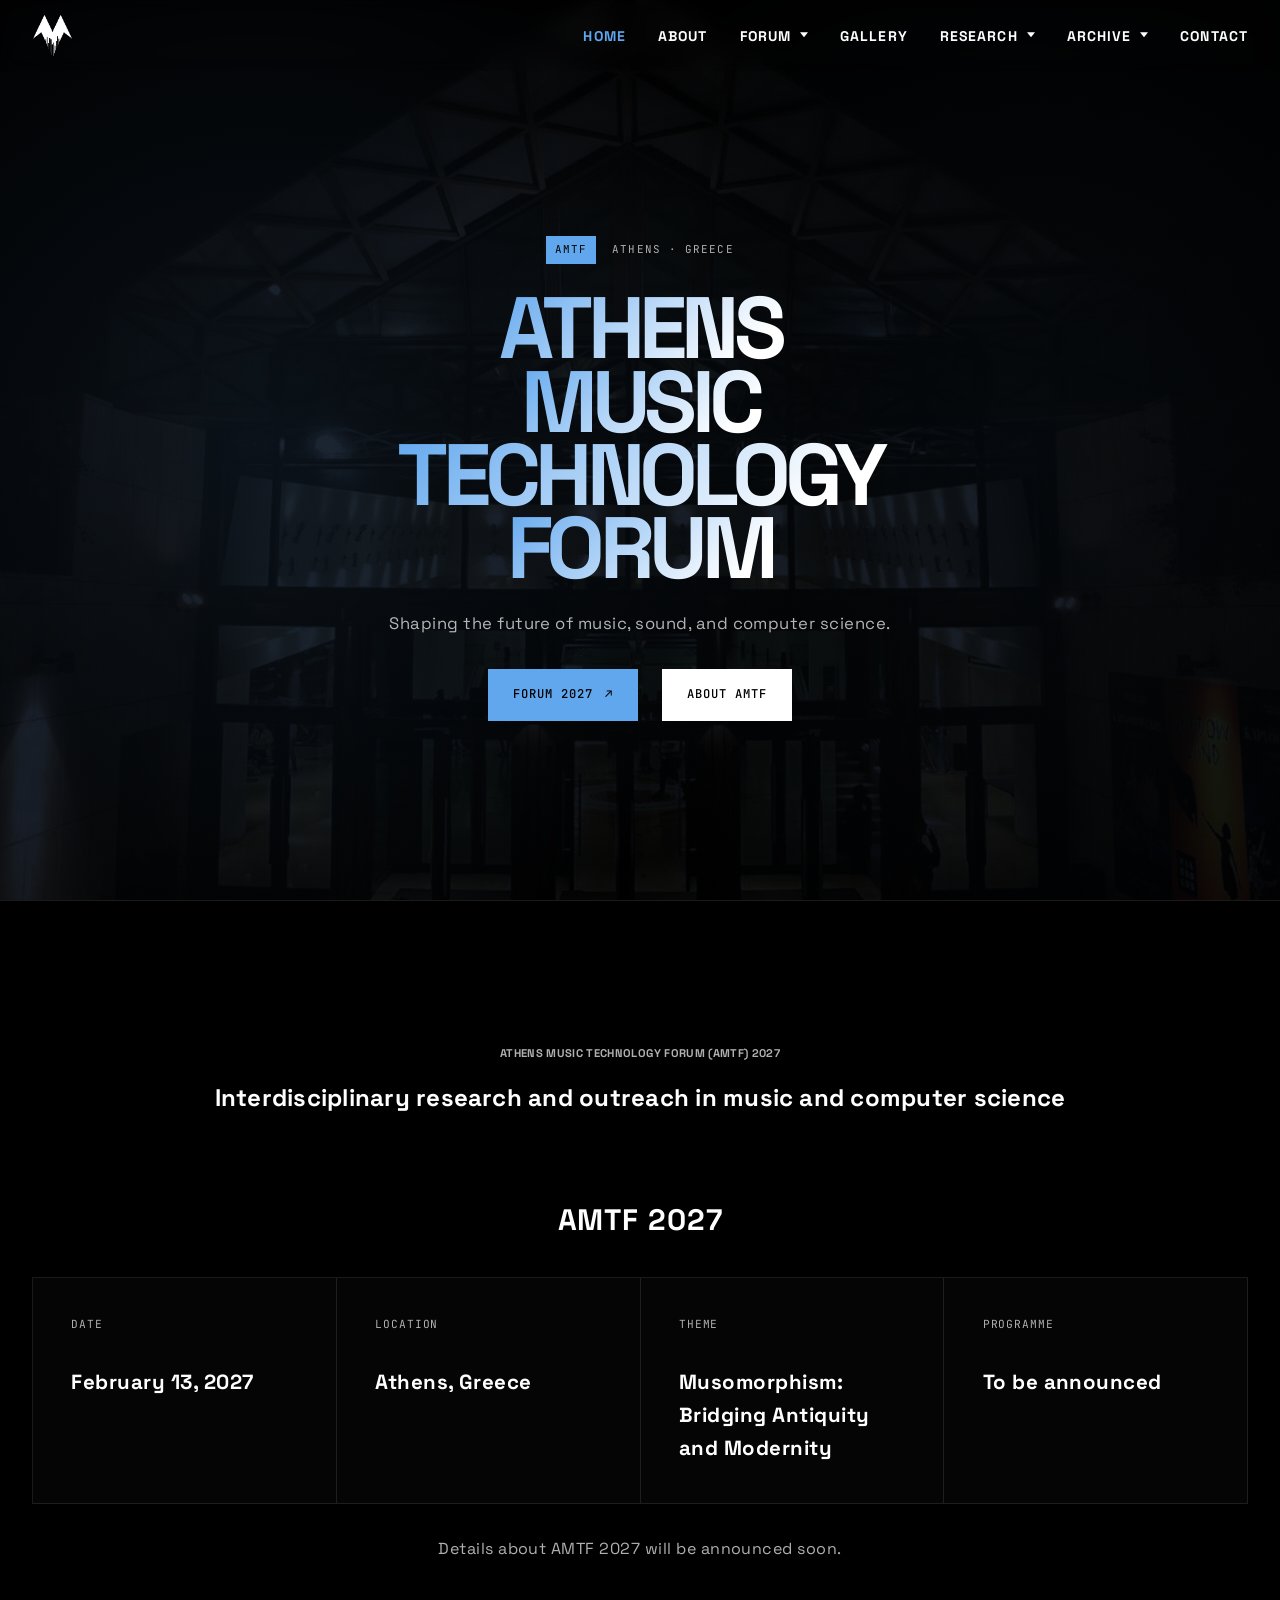
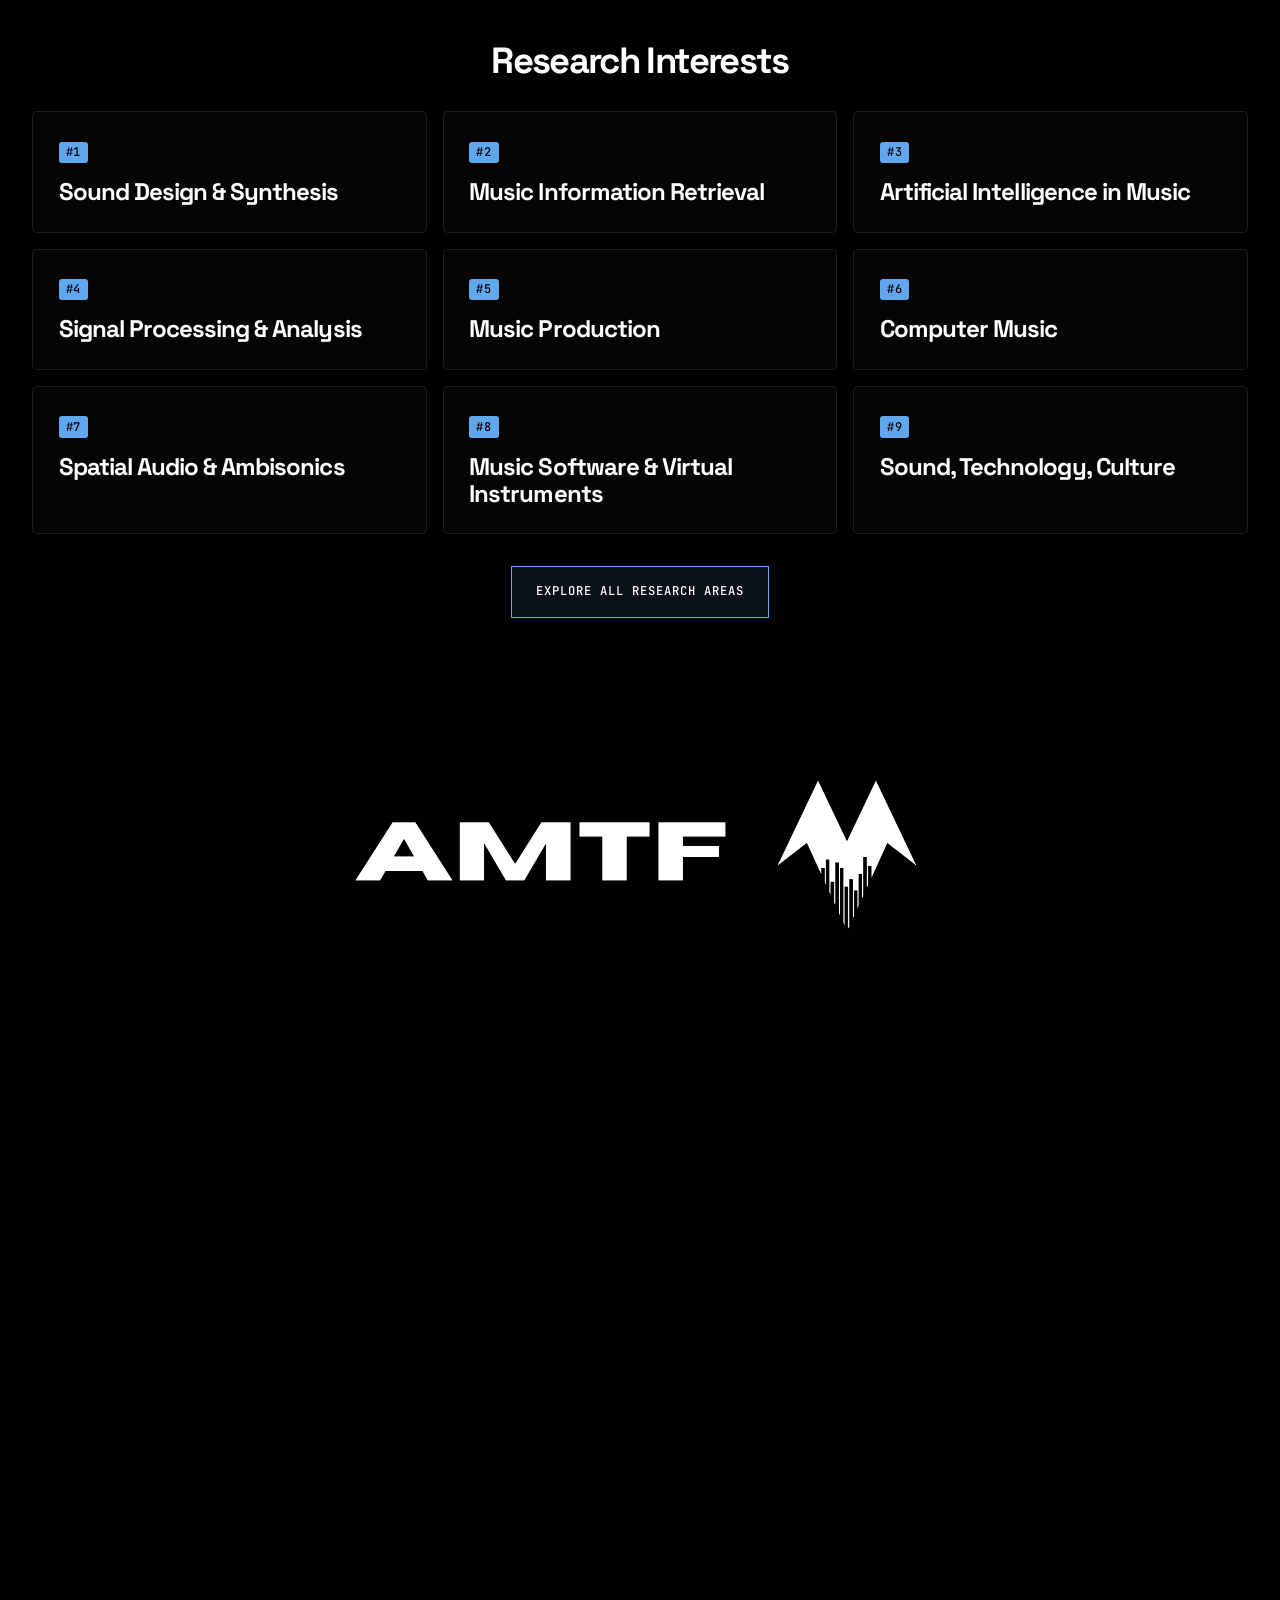
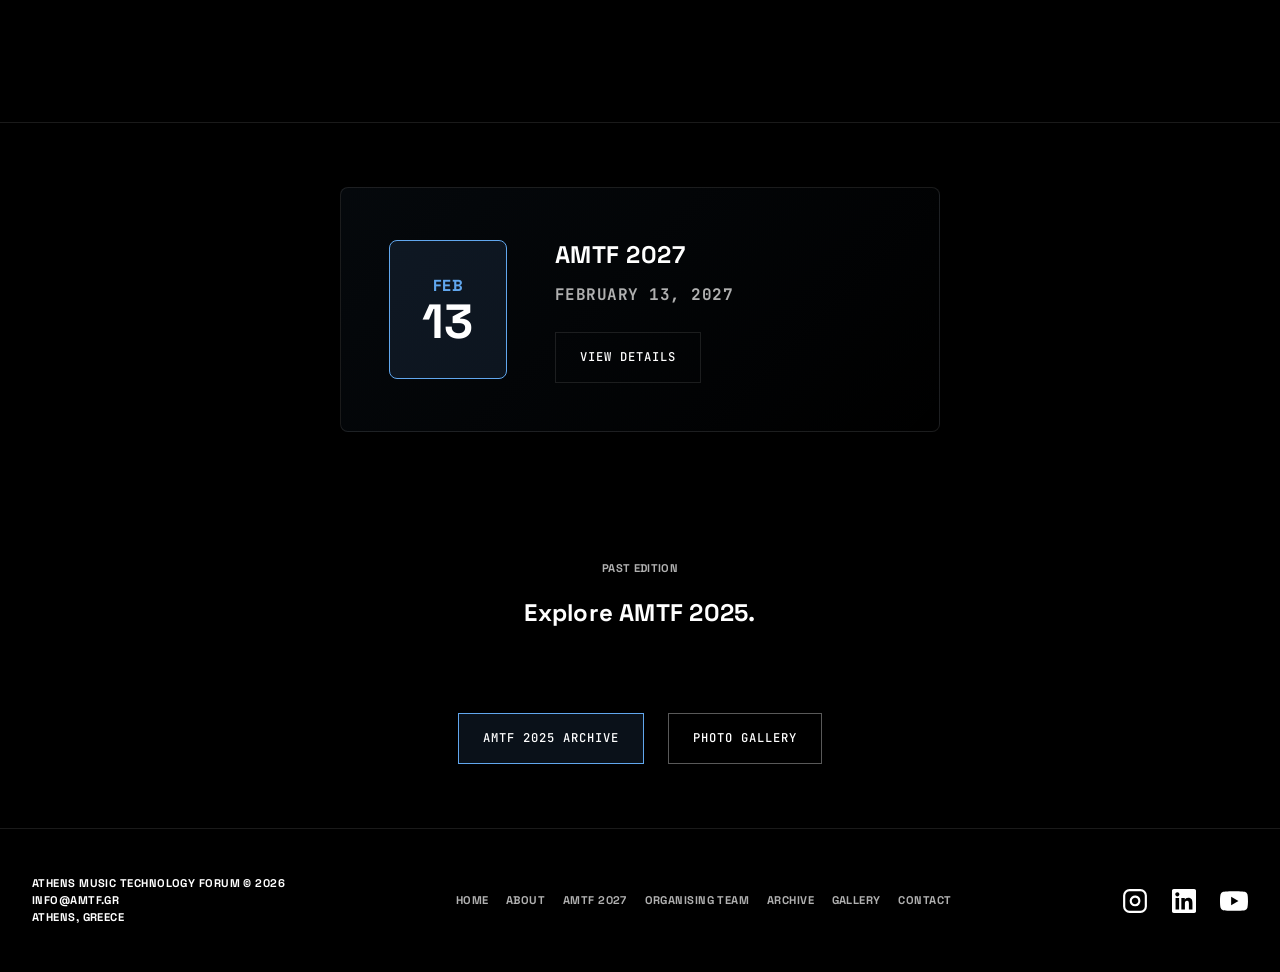
==== commit 8eab55a5: "Site update" ====
--- a/index.html
+++ b/index.html
@@ -62,9 +62,6 @@
                     </ul>
                 </div>
             </nav>
-            <div class="hero-columns" aria-hidden="true">
-                <img src="media/amtf-columns-textured.webp" alt="">
-            </div>
             <div class="hero-content">
                 <div class="hero-intro">
                     <p class="hero-kicker"><span>AMTF</span> Athens · Greece</p>
@@ -98,19 +95,46 @@
                     <p class="status-note">Details about AMTF 2027 will be announced soon.</p>
                 </div>
                 <div class="research-interests-block scroll-reveal">
-                    <h3 class="research-interests-title">Research Interests</h3>
+                    <h2 class="research-interests-title" id="research-interests">Research Interests</h2>
                     <div class="research-interests-bento scroll-reveal-stagger">
-                        <a href="/about" class="research-interest-card">Sound Design &amp; Synthesis</a>
-                        <a href="/about" class="research-interest-card">Music Information Retrieval</a>
-                        <a href="/about" class="research-interest-card">Artificial Intelligence in Music</a>
-                        <a href="/about" class="research-interest-card">Signal Processing &amp; Analysis</a>
-                        <a href="/about" class="research-interest-card">Music Production</a>
-                        <a href="/about" class="research-interest-card">Computer Music</a>
-                        <a href="/about" class="research-interest-card">Spatial Audio &amp; Ambisonics</a>
-                        <a href="/about" class="research-interest-card">Music Software &amp; Virtual Instruments</a>
-                        <a href="/about" class="research-interest-card">Sound, Technology, Culture</a>
-                    </div>
-                    <a href="/about" class="btn btn-primary wheel-learn-more">Explore all research areas</a>
+                        <a href="/about#research-interests" class="research-interest-card">
+                            <span class="research-number">#1</span>
+                            <h3>Sound Design &amp; Synthesis</h3>
+                        </a>
+                        <a href="/about#research-interests" class="research-interest-card">
+                            <span class="research-number">#2</span>
+                            <h3>Music Information Retrieval</h3>
+                        </a>
+                        <a href="/about#research-interests" class="research-interest-card">
+                            <span class="research-number">#3</span>
+                            <h3>Artificial Intelligence in Music</h3>
+                        </a>
+                        <a href="/about#research-interests" class="research-interest-card">
+                            <span class="research-number">#4</span>
+                            <h3>Signal Processing &amp; Analysis</h3>
+                        </a>
+                        <a href="/about#research-interests" class="research-interest-card">
+                            <span class="research-number">#5</span>
+                            <h3>Music Production</h3>
+                        </a>
+                        <a href="/about#research-interests" class="research-interest-card">
+                            <span class="research-number">#6</span>
+                            <h3>Computer Music</h3>
+                        </a>
+                        <a href="/about#research-interests" class="research-interest-card">
+                            <span class="research-number">#7</span>
+                            <h3>Spatial Audio &amp; Ambisonics</h3>
+                        </a>
+                        <a href="/about#research-interests" class="research-interest-card">
+                            <span class="research-number">#8</span>
+                            <h3>Music Software &amp; Virtual Instruments</h3>
+                        </a>
+                        <a href="/about#research-interests" class="research-interest-card">
+                            <span class="research-number">#9</span>
+                            <h3>Sound, Technology, Culture</h3>
+                        </a>
+                    </div>
+                    <a href="/about#research-interests" class="btn btn-primary wheel-learn-more">Explore all research areas</a>
                 </div>
                 <div class="about-banner-wrapper scroll-reveal">
                     <img src="media/amtf-banner.png" alt="Athens Music Technology Forum" class="about-banner">
--- a/styles.css
+++ b/styles.css
@@ -11,6 +11,9 @@
 }
 
 :root {
+    --page-width: 1500px;
+    --page-gutter: 2rem;
+    --content-width: calc(var(--page-width) - 2 * var(--page-gutter));
     --bg-primary: #000000;
     --bg-secondary: #0a0a0a;
     --text-primary: #ffffff;
@@ -57,7 +60,8 @@
 
 .nav-container {
     width: 100%;
-    margin: 0;
+    max-width: var(--page-width);
+    margin-inline: auto;
     padding: 0 2rem;
     display: flex;
     justify-content: space-between;
@@ -241,48 +245,11 @@
     padding: 8rem 2rem 4.5rem;
     overflow: hidden;
     isolation: isolate;
-    background: var(--bg-primary);
-}
-
-.hero::before {
-    content: '';
-    position: absolute;
-    inset: 0;
-    z-index: -2;
     background:
-        linear-gradient(90deg, #000 0%, rgba(0, 0, 0, 0.96) 36%, rgba(0, 0, 0, 0.2) 76%, #000 100%),
-        radial-gradient(circle at 72% 55%, rgba(97, 167, 238, 0.2), transparent 38%);
-    pointer-events: none;
-}
-
-.hero::after {
-    content: '';
-    position: absolute;
-    inset: 0;
-    z-index: 2;
-    background: linear-gradient(180deg, transparent 72%, var(--bg-primary));
-    pointer-events: none;
-}
-
-.hero-columns {
-    position: absolute;
-    inset: 0 -18% 0 26%;
-    z-index: -1;
-    display: grid;
-    place-items: center;
-    pointer-events: none;
-}
-
-.hero-columns img {
-    width: 100%;
-    height: 100%;
-    object-fit: cover;
-    object-position: center;
-    opacity: 0.82;
-    mix-blend-mode: screen;
-    filter: sepia(1) saturate(2.2) hue-rotate(168deg) brightness(0.98);
-    transform: translate3d(0, var(--hero-column-shift, 0), 0) scale(1.04);
-    animation: hero-columns-in 1.2s cubic-bezier(0.16, 1, 0.3, 1) both;
+        radial-gradient(circle at 20% 50%, rgba(97, 167, 238, 0.1), transparent 50%),
+        radial-gradient(circle at 80% 50%, rgba(97, 167, 238, 0.05), transparent 50%),
+        linear-gradient(rgba(0, 0, 0, 0.75), rgba(0, 0, 0, 0.75)),
+        var(--bg-primary) url('media/background.png') center / cover no-repeat;
 }
 
 .hero-content {
@@ -290,11 +257,11 @@
     z-index: 1;
     display: grid;
     grid-template-columns: minmax(0, 1fr);
-    align-items: end;
-    gap: 3rem;
+    place-items: center;
+    text-align: center;
     width: 100%;
-    max-width: none;
-    margin: 0;
+    max-width: var(--content-width);
+    margin-inline: auto;
 }
 
 .hero-intro {
@@ -327,7 +294,8 @@
     box-sizing: content-box;
     width: max-content;
     max-width: 100%;
-    margin: 0;
+    align-items: center;
+    margin-inline: auto;
     font-size: clamp(3.55rem, 6.8vw, 7.5rem);
     font-weight: 700;
     line-height: 0.84;
@@ -340,7 +308,7 @@
     box-sizing: content-box;
     width: max-content;
     max-width: 100%;
-    padding-inline-end: 0.2em;
+    padding-inline: 0.1em;
     overflow: visible;
     animation: hero-rise 0.9s cubic-bezier(0.16, 1, 0.3, 1) both;
 }
@@ -362,6 +330,7 @@
 .hero-title span:nth-child(4) { animation-delay: 0.18s; }
 
 .hero-summary {
+    margin-inline: auto;
     max-width: 34rem;
     margin-block-start: clamp(1.75rem, 3vh, 2.5rem);
     font-size: clamp(0.95rem, 1.3vw, 1.12rem);
@@ -373,7 +342,7 @@
 }
 
 .hero-cta.cta-buttons {
-    justify-content: flex-start;
+    justify-content: center;
     margin-block-start: 2rem;
     animation: hero-rise 0.8s 0.36s ease-out both;
 }
@@ -421,13 +390,9 @@
     }
 }
 
-@keyframes hero-columns-in {
-    from { opacity: 0; transform: translate3d(0, 2rem, 0) scale(1.08); }
-}
-
 /* Container */
 .container {
-    max-width: 1400px;
+    max-width: var(--page-width);
     margin: 0 auto;
     padding: 0 2rem;
 }
@@ -440,8 +405,6 @@
 }
 
 .about-banner-wrapper {
-    width: 100vw;
-    margin-left: calc(-50vw + 50%);
     margin-bottom: 3rem;
 }
 
@@ -603,104 +566,61 @@
 
 /* Research Interests */
 .research-interests-block {
-    max-width: 1000px;
     margin: 0 auto 5rem;
-    display: flex;
-    flex-direction: column;
-    align-items: center;
 }
 
 .research-interests-title {
-    font-size: 1.85rem;
-    font-weight: 800;
-    letter-spacing: 0.03em;
-    text-transform: uppercase;
-    color: var(--text-primary);
+    margin-bottom: 1.875rem;
+    font-size: clamp(1.9rem, 2.85vw, 2.85rem);
+    line-height: 1.1;
+    letter-spacing: -.045em;
     text-align: center;
-    margin-bottom: 2.5rem;
-}
-
-.research-interests-bento {
-    margin-top: 0;
-}
-
-.research-interests-subtitle {
-    font-size: 0.95rem;
-    color: var(--text-secondary);
-    font-weight: 400;
-    text-align: center;
-    margin-bottom: 8rem;
 }
 
 .research-interests-bento {
     display: grid;
-    grid-template-columns: repeat(3, 1fr);
-    gap: 0;
-    margin-top: 0;
-    margin-bottom: 2.5rem;
-    width: 100%;
-    border-top: 1px solid var(--border-color);
-    border-left: 1px solid var(--border-color);
-    counter-reset: research-area;
-}
-
+    grid-template-columns: repeat(3, minmax(0, 1fr));
+    gap: 1rem;
+    margin-bottom: 2rem;
+}
+
+.status-cell,
 .research-interests-bento .research-interest-card {
-    counter-increment: research-area;
-    position: relative;
-    display: flex;
-    flex-direction: column;
-    align-items: flex-start;
-    justify-content: space-between;
-    min-height: 9rem;
-    padding: 1.35rem 1.5rem 1.5rem;
-    font-size: 1rem;
-    font-weight: 600;
-    color: var(--text-primary);
+    background: rgba(255, 255, 255, 0.02);
+}
+
+.research-interests-bento .research-interest-card {
+    display: block;
+    padding: clamp(1.25rem, 2vw, 2rem);
+    border: 1px solid var(--border-color);
+    border-radius: 5px;
+    color: var(--text-primary);
+    text-align: left;
     text-decoration: none;
-    line-height: 1.35;
-    text-align: start;
-    background: rgba(255, 255, 255, 0.015);
-    border-right: 1px solid var(--border-color);
-    border-bottom: 1px solid var(--border-color);
-    transition: color 0.25s ease, background-color 0.25s ease;
-    overflow: hidden;
-}
-
-.research-interests-bento .research-interest-card::before {
-    content: '0' counter(research-area) ' / AREA';
-    display: block;
-    margin-bottom: 2.25rem;
-    font-family: var(--font-mono);
-    font-size: 0.65rem;
-    font-weight: 400;
-    letter-spacing: 0.1em;
-    color: var(--text-secondary);
-}
-
-.research-interests-bento .research-interest-card::after {
-    content: '↗';
-    position: absolute;
-    top: 1.15rem;
-    right: 1.35rem;
-    font-family: var(--font-mono);
-    font-size: 0.8rem;
-    font-weight: 400;
-    color: rgba(255, 255, 255, 0.28);
-    transition: color 0.25s ease, transform 0.25s ease;
-}
-
-.research-interests-bento .research-interest-card:hover {
-    color: var(--accent);
-    background: rgba(97, 167, 238, 0.07);
-}
-
-.research-interests-bento .research-interest-card:hover::after {
-    color: var(--accent);
-    transform: translate(2px, -2px);
-}
-
-.wheel-learn-more {
-    display: block;
+}
+
+.research-number {
+    display: inline-block;
+    margin-bottom: 1rem;
+    padding: .15rem .45rem;
+    border-radius: 3px;
+    background: var(--accent);
+    color: var(--bg-primary);
+    font: 500 .75rem/1.4 var(--font-mono);
+}
+
+.research-interests-bento h3 {
+    font-size: clamp(1.27rem, 1.88vw, 1.83rem);
+    line-height: 1.12;
+    letter-spacing: -.04em;
+}
+
+.research-interests-bento a:is(:hover, :focus-visible) {
+    border-color: var(--accent);
+}
+
+.research-interests-block > .wheel-learn-more {
+    display: flex;
     width: fit-content;
     margin: 0 auto;
 }
@@ -1058,6 +978,7 @@
 /* Responsive Design */
 /* Tablet */
 @media (max-width: 1024px) {
+    :root { --page-gutter: 1.5rem; }
     .nav-container {
         padding: 0 1.5rem;
     }
@@ -1228,12 +1149,6 @@
         flex-direction: column;
     }
 
-    .video-feature {
-        width: 100vw;
-        max-width: none;
-        margin-left: calc(-50vw + 50%);
-    }
-
     .video-feature-inner {
         padding: 1.5rem 3rem 1.5rem;
         gap: 1.5rem;
@@ -1266,19 +1181,6 @@
 
     .contact-section {
         padding: 0 0 5rem;
-    }
-
-    .gallery-hero {
-        min-height: 60svh;
-        padding: 7.5rem 1.5rem 3rem;
-    }
-
-    .gallery-hero::before {
-        background-position: 58% 56%;
-    }
-
-    .gallery-hero::after {
-        background: linear-gradient(180deg, rgba(0, 0, 0, 0.38) 0%, rgba(0, 0, 0, 0.92) 100%);
     }
 
     .research-interests-list {
@@ -1359,49 +1261,14 @@
     }
 }
 
-/* Keep the desktop artwork anchored while narrower viewports crop its right side. */
-@media (min-width: 1101px) and (max-width: 1300px) {
-    .hero-columns img {
-        object-position: left center;
-    }
-}
-
-/* Below this width the typography becomes the complete visual. */
-@media (max-width: 1100px) {
-    .hero {
-        background: var(--bg-primary) url('media/background.png') center / cover no-repeat;
-    }
-
-    .hero::before {
-        z-index: 0;
-        background: rgba(0, 0, 0, 0.75);
-    }
-
-    .hero::after {
-        z-index: 0;
-        background:
-            radial-gradient(circle at 20% 50%, rgba(97, 167, 238, 0.1) 0%, transparent 50%),
-            radial-gradient(circle at 80% 50%, rgba(97, 167, 238, 0.05) 0%, transparent 50%);
-    }
-
-    .hero-columns {
-        display: none;
-    }
-}
-
 @media (max-width: 968px) {
     .hero {
         min-height: max(100svh, 44rem);
         padding: 7.5rem 1.5rem 4rem;
     }
 
-    .hero-content {
-        grid-template-columns: minmax(0, 1fr);
-        text-align: start;
-    }
-}
-
-/* Once the artwork is hidden, rebalance the hero as a centered editorial lockup. */
+}
+
 @media (min-width: 769px) and (max-width: 1100px) {
     .hero {
         padding-inline: clamp(2rem, 6vw, 5rem);
@@ -1496,7 +1363,6 @@
 }
 
 @media (prefers-reduced-motion: reduce) {
-    .hero-columns img,
     .hero-kicker,
     .hero-title span,
     .hero-summary,
@@ -1644,6 +1510,7 @@
 
 /* Research Interests (About page) */
 .research-interests-section {
+    scroll-margin-top: 6rem;
     margin-top: clamp(3rem, 8vw, 6rem);
 }
 
@@ -1800,7 +1667,7 @@
 }
 
 .mission-section-fullwidth .mission-section {
-    max-width: 1600px;
+    max-width: var(--content-width);
     margin: 0 auto;
     padding: clamp(1.5rem, 4vw, 3.5rem);
     background: rgba(255, 255, 255, 0.02);
@@ -2156,7 +2023,7 @@
     display: flex;
     align-items: center;
     gap: 4rem;
-    max-width: 1500px;
+    max-width: var(--page-width);
     margin: 0 auto;
 }
 
@@ -2297,7 +2164,7 @@
 
 .forum-2027-hero-footer {
     position: absolute;
-    inset-inline: max(2rem, calc((100% - 1500px) / 2));
+    inset-inline: max(var(--page-gutter), calc((100% - var(--content-width)) / 2));
     inset-block-end: 2rem;
     display: flex;
     flex-wrap: wrap;
@@ -2789,10 +2656,6 @@
 }
 
 /* Performers - wider, distinct layout */
-.container--wide {
-    max-width: 1600px;
-}
-
 .performers-grid {
     display: grid;
     grid-template-columns: 1fr;
@@ -3209,134 +3072,106 @@
 
 /* Gallery Page */
 .gallery-page {
-    padding: 0 0 4rem;
+    width: calc(100% - 2 * var(--page-gutter));
+    max-width: var(--content-width);
+    margin-inline: auto;
+    padding: clamp(7rem, 9vw, 10rem) 0 6rem;
 }
 
 .gallery-hero {
-    position: relative;
-    isolation: isolate;
-    display: flex;
-    align-items: flex-end;
-    min-height: min(660px, 70svh);
-    padding: 8rem max(2rem, calc((100% - 1500px) / 2)) clamp(3.5rem, 7vw, 5rem);
-    overflow: hidden;
-    border-block-end: 1px solid var(--border-color);
-}
-
-.gallery-hero::before {
-    content: "";
-    position: absolute;
-    inset: 0;
-    z-index: -2;
-    background: url("media/organising-team-hero.webp") center 52% / cover no-repeat;
-}
-
-.gallery-hero::after {
-    content: "";
-    position: absolute;
-    inset: 0;
-    z-index: -1;
-    background:
-        linear-gradient(90deg, rgba(0, 0, 0, 0.9) 0%, rgba(0, 0, 0, 0.68) 48%, rgba(0, 0, 0, 0.42) 100%),
-        linear-gradient(180deg, rgba(0, 0, 0, 0.12) 30%, rgba(0, 0, 0, 0.82) 100%);
-}
-
-.gallery-hero-inner {
-    width: 100%;
-}
-
-.gallery-grid-section {
-    padding: clamp(3.5rem, 7vw, 6rem) 0 6rem;
-}
-
-.gallery-hero__eyebrow {
-    display: inline-flex;
-    align-items: center;
-    width: fit-content;
-    margin-block-end: 1.5rem;
-    padding: 0.55rem 0.8rem;
-    border: 1px solid rgba(255, 255, 255, 0.24);
-    background: #000000;
-}
-
-.gallery-hero__eyebrow span {
-    font-family: var(--font-mono);
-    font-size: clamp(0.7rem, 1vw, 0.82rem);
-    font-weight: 600;
-    letter-spacing: 0.045em;
-    text-transform: uppercase;
-    color: transparent;
-    background: linear-gradient(135deg, var(--accent) 0%, var(--text-primary) 100%);
-    background-clip: text;
-    -webkit-background-clip: text;
-    -webkit-text-fill-color: transparent;
+    display: grid;
+    grid-template-columns: 2fr 3fr;
+    align-items: stretch;
+    gap: clamp(1rem, 3vw, 4rem);
+    padding-block: 1.25rem;
+    border-block: 1px solid #494949;
+}
+
+.gallery-cover-copy {
+    display: flex;
+    flex-direction: column;
+    justify-content: space-between;
+    gap: 1.5rem;
+    padding-block: .3rem;
+}
+
+.gallery-kicker, .gallery-edition {
+    font: 500 clamp(.68rem, .82vw, .85rem)/1.65 var(--font-mono);
+    letter-spacing: .06em;
+    text-transform: uppercase;
 }
 
 .gallery-title {
-    font-size: clamp(2.75rem, 7vw, 5.5rem);
-    font-weight: 800;
-    line-height: 1;
-    letter-spacing: -0.045em;
-    text-transform: uppercase;
     margin: 0;
-    text-align: start;
+    font-size: clamp(4rem, 8.8vw, 9.6rem);
+    line-height: .86;
+    letter-spacing: -.075em;
+    font-weight: 700;
 }
 
 .gallery-title span {
+    display: block;
     color: var(--accent);
 }
 
-.gallery-subtitle {
-    font-size: 0.95rem;
+.gallery-edition {
     color: var(--text-secondary);
-    font-weight: 700;
-    letter-spacing: 0.06em;
-    text-transform: uppercase;
-    margin: 0;
-}
-
-.gallery-hero .contact-intro-text {
-    margin-top: 2rem;
-}
-
-.gallery-grid-wrap {
-    position: relative;
-}
-
-.gallery-grid {
-    max-width: 1600px;
-    margin: 0 auto;
-    column-count: 4;
-    column-gap: 1.25rem;
-}
-
-.gallery-item {
+}
+
+.gallery-cover-photo {
+    align-self: center;
     display: block;
-    position: relative;
-    overflow: hidden;
-    border: 1px solid var(--border-color);
-    background: rgba(255, 255, 255, 0.03);
-    break-inside: avoid;
-    margin-bottom: 1.25rem;
-    border-radius: var(--radius);
-    transition: border-color 0.25s ease, box-shadow 0.25s ease;
-}
-
-.gallery-item:hover {
-    border-color: rgba(255, 255, 255, 0.2);
-    box-shadow: 0 8px 32px rgba(0, 0, 0, 0.4);
-}
-
-.gallery-item img {
     width: 100%;
     height: auto;
+    border-radius: 4px;
+}
+
+.gallery-grid-section {
+    padding-top: clamp(2rem, 4vw, 4rem);
+}
+
+.gallery-index {
+    display: flex;
+    align-items: baseline;
+    justify-content: space-between;
+    gap: 1rem;
+    margin-bottom: 1.2rem;
+}
+
+.gallery-index h2 {
+    font-size: clamp(1.5rem, 2.5vw, 2.5rem);
+    letter-spacing: -.05em;
+}
+
+.gallery-grid {
+    display: grid;
+    grid-template-columns: repeat(4, minmax(0, 1fr));
+    gap: clamp(.5rem, 1vw, 1rem);
+}
+
+.gallery-item {
+    border-radius: 4px;
     display: block;
-    vertical-align: bottom;
-    transition: transform 0.4s ease;
-}
-
-.gallery-item:hover img {
-    transform: scale(1.02);
+    overflow: hidden;
+    aspect-ratio: 3 / 2;
+    background: var(--bg-secondary);
+}
+
+.gallery-item img {
+    display: block;
+    width: 100%;
+    height: 100%;
+    object-fit: cover;
+}
+
+.gallery-item:focus-visible {
+    outline: 2px solid var(--accent);
+    outline-offset: 2px;
+}
+
+@media (prefers-reduced-motion: no-preference) {
+    .gallery-item img { transition: transform .3s ease; }
+    .gallery-item:hover img { transform: scale(1.035); }
 }
 
 .gallery-lightbox {
@@ -3391,6 +3226,7 @@
 }
 
 .gallery-lightbox-img {
+    border-radius: 4px;
     max-width: 100%;
     max-height: 85vh;
     width: auto;
@@ -3403,47 +3239,16 @@
     opacity: 0.4;
 }
 
-@media (min-width: 1600px) {
-    .gallery-grid {
-        column-count: 5;
-        column-gap: 1.5rem;
-    }
-}
-
-@media (max-width: 1100px) {
-    .gallery-grid {
-        column-count: 3;
-    }
-}
-
-@media (max-width: 768px) {
-    .gallery-hero {
-        min-height: 60svh;
-        padding: 7.5rem 1.5rem 3rem;
-    }
-
-    .gallery-hero::before {
-        background-position: 58% 56%;
-    }
-
-    .gallery-hero::after {
-        background: linear-gradient(180deg, rgba(0, 0, 0, 0.38) 0%, rgba(0, 0, 0, 0.92) 100%);
-    }
-
-    .gallery-grid {
-        column-count: 2;
-        column-gap: 1rem;
-    }
-
-    .gallery-item {
-        margin-bottom: 1rem;
-    }
-}
-
-@media (max-width: 500px) {
-    .gallery-grid {
-        column-count: 1;
-    }
+@media (max-width: 850px) {
+    .gallery-grid { grid-template-columns: repeat(3, minmax(0, 1fr)); }
+}
+
+@media (max-width: 650px) {
+    .gallery-hero { grid-template-columns: 1fr; }
+    .gallery-title { font-size: clamp(3.5rem, 13vw, 5.4rem); }
+    .gallery-title span { display: inline; }
+    .gallery-edition br { display: none; }
+    .gallery-grid { grid-template-columns: repeat(2, minmax(0, 1fr)); }
 }
 
 /* Current edition and archive utilities */
@@ -3484,7 +3289,6 @@
     padding: clamp(1.5rem, 3vw, 2.5rem);
     border-right: 1px solid var(--border-color);
     border-bottom: 1px solid var(--border-color);
-    background: rgba(255, 255, 255, 0.02);
 }
 
 .status-cell span {
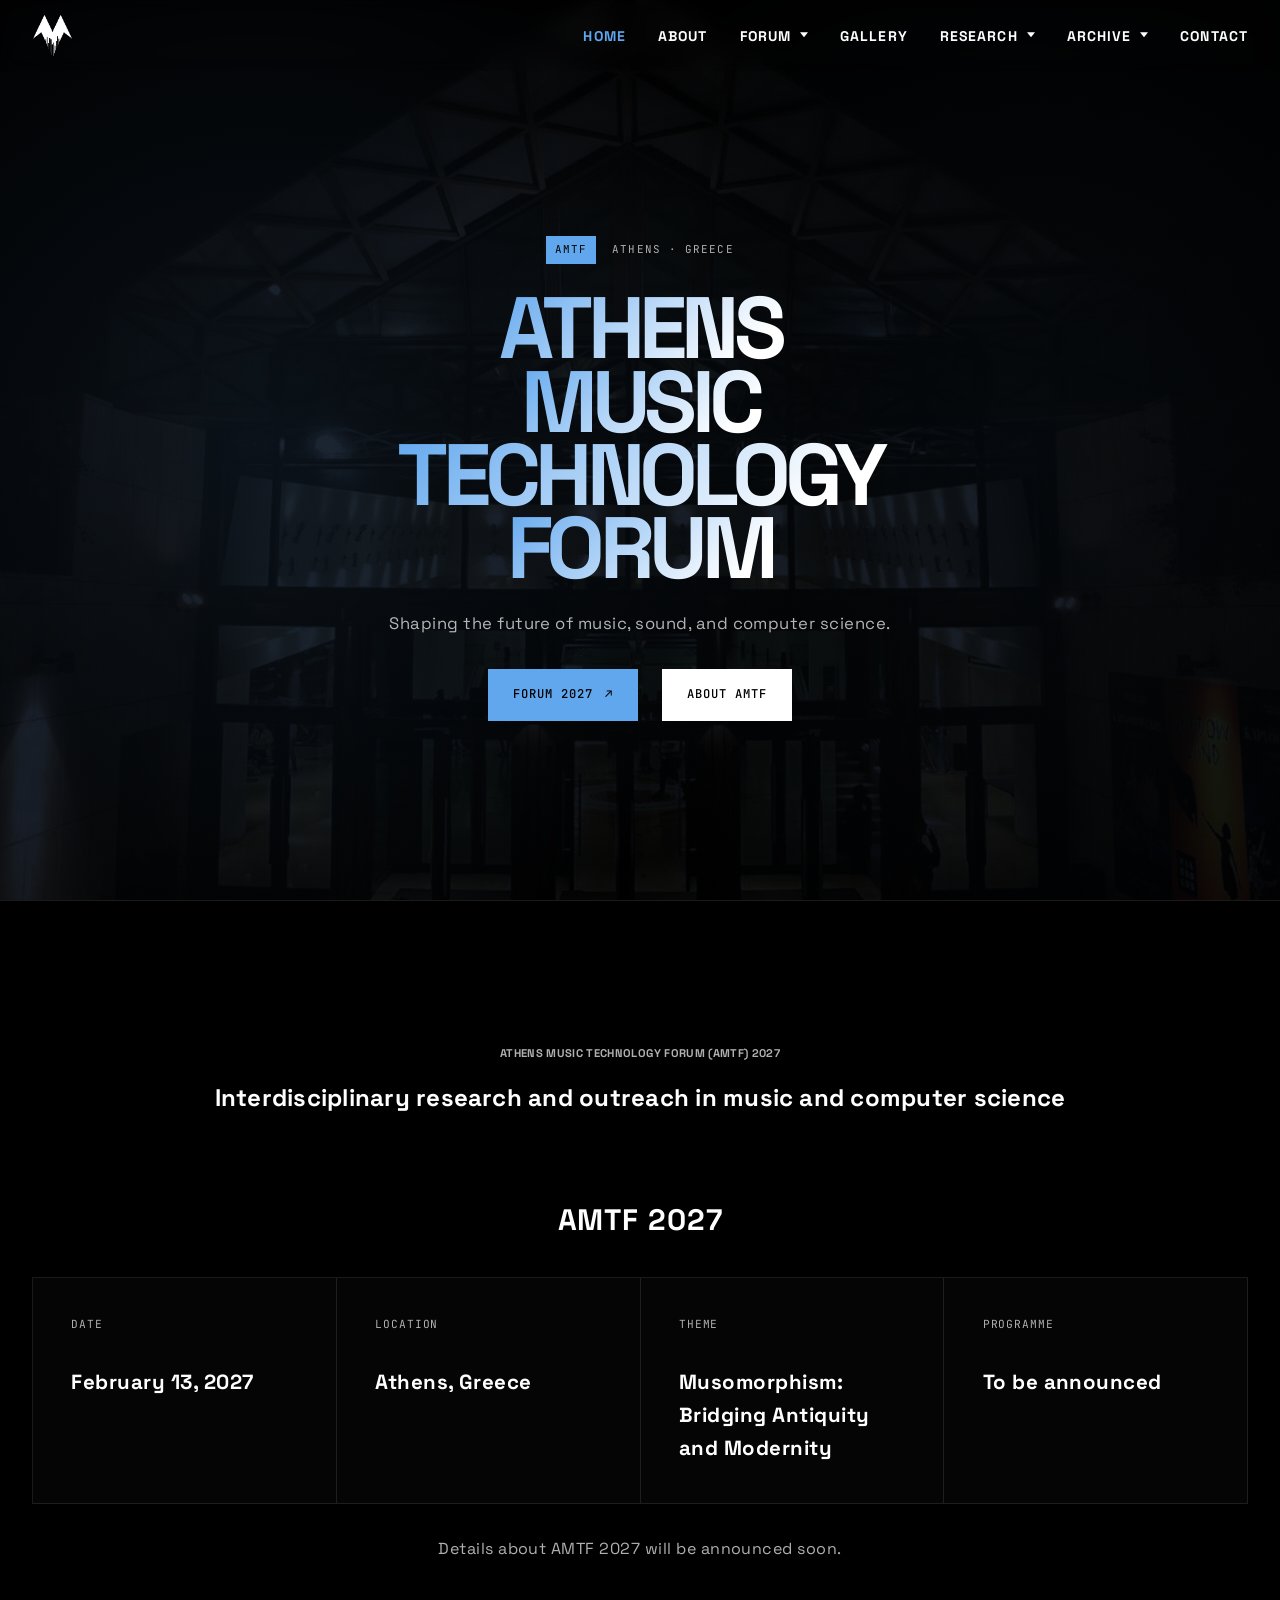
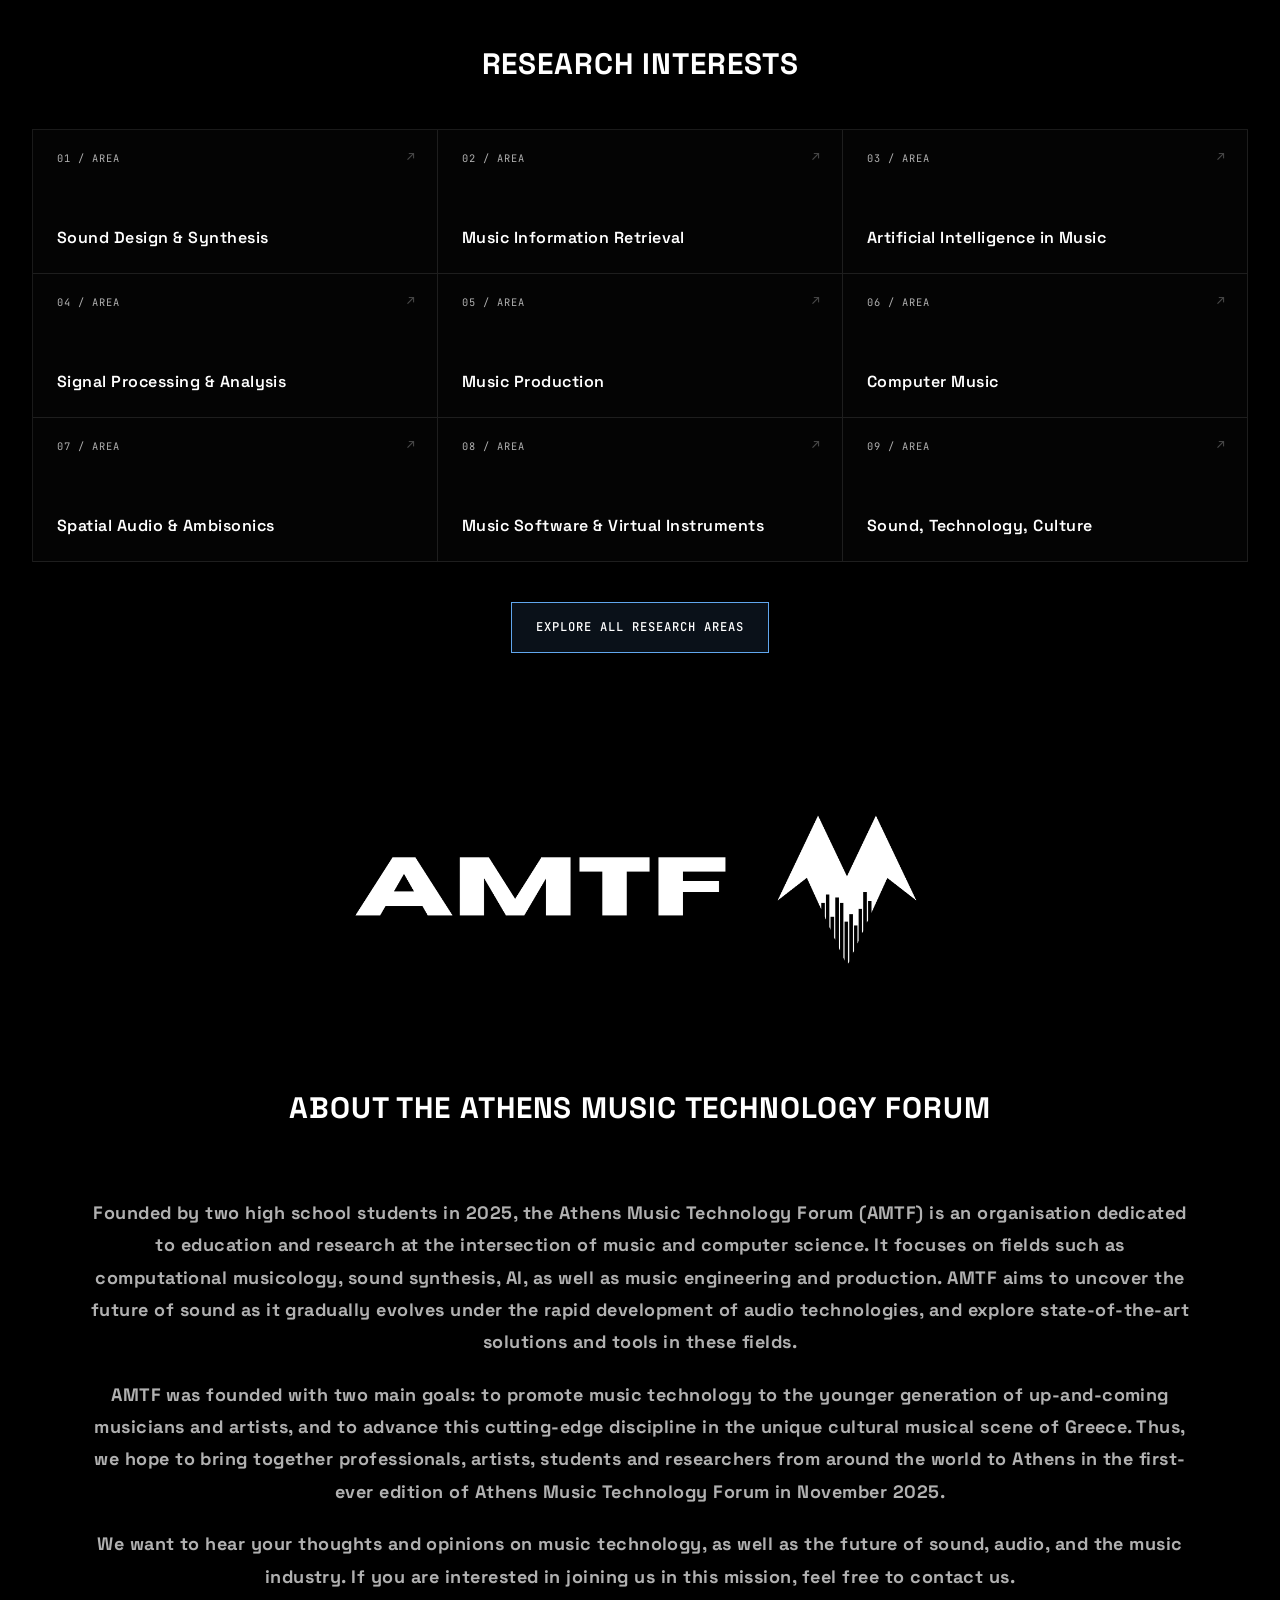
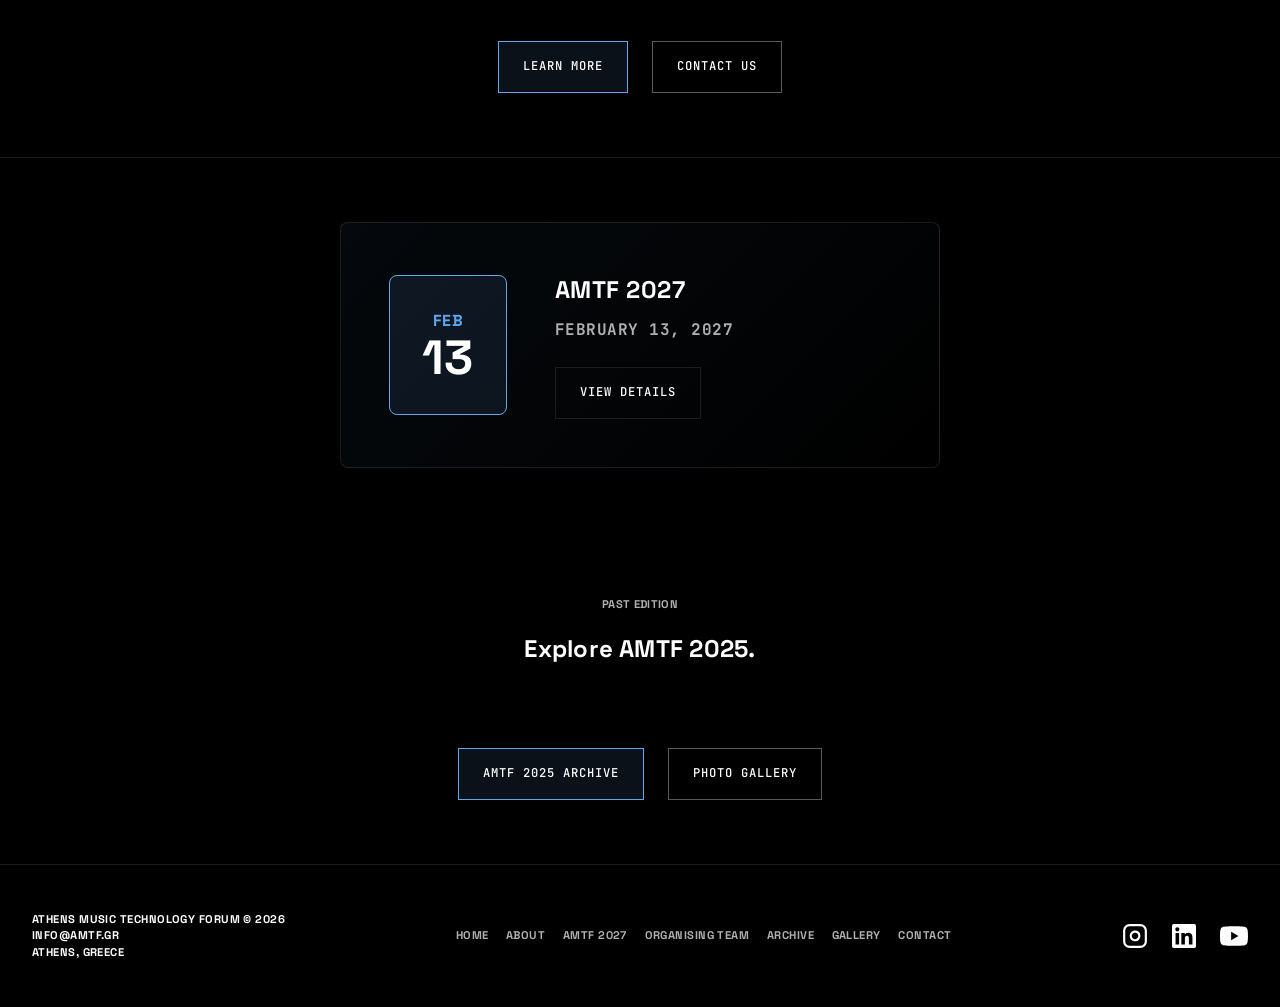
==== commit 400f2497: "Restore homepage research grid and align it with navigation" ====
--- a/index.html
+++ b/index.html
@@ -95,46 +95,19 @@
                     <p class="status-note">Details about AMTF 2027 will be announced soon.</p>
                 </div>
                 <div class="research-interests-block scroll-reveal">
-                    <h2 class="research-interests-title" id="research-interests">Research Interests</h2>
+                    <h3 class="research-interests-title">Research Interests</h3>
                     <div class="research-interests-bento scroll-reveal-stagger">
-                        <a href="/about#research-interests" class="research-interest-card">
-                            <span class="research-number">#1</span>
-                            <h3>Sound Design &amp; Synthesis</h3>
-                        </a>
-                        <a href="/about#research-interests" class="research-interest-card">
-                            <span class="research-number">#2</span>
-                            <h3>Music Information Retrieval</h3>
-                        </a>
-                        <a href="/about#research-interests" class="research-interest-card">
-                            <span class="research-number">#3</span>
-                            <h3>Artificial Intelligence in Music</h3>
-                        </a>
-                        <a href="/about#research-interests" class="research-interest-card">
-                            <span class="research-number">#4</span>
-                            <h3>Signal Processing &amp; Analysis</h3>
-                        </a>
-                        <a href="/about#research-interests" class="research-interest-card">
-                            <span class="research-number">#5</span>
-                            <h3>Music Production</h3>
-                        </a>
-                        <a href="/about#research-interests" class="research-interest-card">
-                            <span class="research-number">#6</span>
-                            <h3>Computer Music</h3>
-                        </a>
-                        <a href="/about#research-interests" class="research-interest-card">
-                            <span class="research-number">#7</span>
-                            <h3>Spatial Audio &amp; Ambisonics</h3>
-                        </a>
-                        <a href="/about#research-interests" class="research-interest-card">
-                            <span class="research-number">#8</span>
-                            <h3>Music Software &amp; Virtual Instruments</h3>
-                        </a>
-                        <a href="/about#research-interests" class="research-interest-card">
-                            <span class="research-number">#9</span>
-                            <h3>Sound, Technology, Culture</h3>
-                        </a>
+                        <a href="/about" class="research-interest-card">Sound Design &amp; Synthesis</a>
+                        <a href="/about" class="research-interest-card">Music Information Retrieval</a>
+                        <a href="/about" class="research-interest-card">Artificial Intelligence in Music</a>
+                        <a href="/about" class="research-interest-card">Signal Processing &amp; Analysis</a>
+                        <a href="/about" class="research-interest-card">Music Production</a>
+                        <a href="/about" class="research-interest-card">Computer Music</a>
+                        <a href="/about" class="research-interest-card">Spatial Audio &amp; Ambisonics</a>
+                        <a href="/about" class="research-interest-card">Music Software &amp; Virtual Instruments</a>
+                        <a href="/about" class="research-interest-card">Sound, Technology, Culture</a>
                     </div>
-                    <a href="/about#research-interests" class="btn btn-primary wheel-learn-more">Explore all research areas</a>
+                    <a href="/about" class="btn btn-primary wheel-learn-more">Explore all research areas</a>
                 </div>
                 <div class="about-banner-wrapper scroll-reveal">
                     <img src="media/amtf-banner.png" alt="Athens Music Technology Forum" class="about-banner">
--- a/styles.css
+++ b/styles.css
@@ -564,63 +564,109 @@
     margin: 0;
 }
 
+.status-cell {
+    background: rgba(255, 255, 255, 0.02);
+}
+
 /* Research Interests */
 .research-interests-block {
     margin: 0 auto 5rem;
+    display: flex;
+    flex-direction: column;
+    align-items: center;
 }
 
 .research-interests-title {
-    margin-bottom: 1.875rem;
-    font-size: clamp(1.9rem, 2.85vw, 2.85rem);
-    line-height: 1.1;
-    letter-spacing: -.045em;
+    font-size: 1.85rem;
+    font-weight: 800;
+    letter-spacing: 0.03em;
+    text-transform: uppercase;
+    color: var(--text-primary);
     text-align: center;
+    margin-bottom: 2.5rem;
+}
+
+.research-interests-bento {
+    margin-top: 0;
+}
+
+.research-interests-subtitle {
+    font-size: 0.95rem;
+    color: var(--text-secondary);
+    font-weight: 400;
+    text-align: center;
+    margin-bottom: 8rem;
 }
 
 .research-interests-bento {
     display: grid;
-    grid-template-columns: repeat(3, minmax(0, 1fr));
-    gap: 1rem;
-    margin-bottom: 2rem;
-}
-
-.status-cell,
+    grid-template-columns: repeat(3, 1fr);
+    gap: 0;
+    margin-top: 0;
+    margin-bottom: 2.5rem;
+    width: 100%;
+    border-top: 1px solid var(--border-color);
+    border-left: 1px solid var(--border-color);
+    counter-reset: research-area;
+}
+
 .research-interests-bento .research-interest-card {
-    background: rgba(255, 255, 255, 0.02);
-}
-
-.research-interests-bento .research-interest-card {
+    counter-increment: research-area;
+    position: relative;
+    display: flex;
+    flex-direction: column;
+    align-items: flex-start;
+    justify-content: space-between;
+    min-height: 9rem;
+    padding: 1.35rem 1.5rem 1.5rem;
+    font-size: 1rem;
+    font-weight: 600;
+    color: var(--text-primary);
+    text-decoration: none;
+    line-height: 1.35;
+    text-align: start;
+    background: rgba(255, 255, 255, 0.015);
+    border-right: 1px solid var(--border-color);
+    border-bottom: 1px solid var(--border-color);
+    transition: color 0.25s ease, background-color 0.25s ease;
+    overflow: hidden;
+}
+
+.research-interests-bento .research-interest-card::before {
+    content: '0' counter(research-area) ' / AREA';
     display: block;
-    padding: clamp(1.25rem, 2vw, 2rem);
-    border: 1px solid var(--border-color);
-    border-radius: 5px;
-    color: var(--text-primary);
-    text-align: left;
-    text-decoration: none;
-}
-
-.research-number {
-    display: inline-block;
-    margin-bottom: 1rem;
-    padding: .15rem .45rem;
-    border-radius: 3px;
-    background: var(--accent);
-    color: var(--bg-primary);
-    font: 500 .75rem/1.4 var(--font-mono);
-}
-
-.research-interests-bento h3 {
-    font-size: clamp(1.27rem, 1.88vw, 1.83rem);
-    line-height: 1.12;
-    letter-spacing: -.04em;
-}
-
-.research-interests-bento a:is(:hover, :focus-visible) {
-    border-color: var(--accent);
-}
-
-.research-interests-block > .wheel-learn-more {
-    display: flex;
+    margin-bottom: 2.25rem;
+    font-family: var(--font-mono);
+    font-size: 0.65rem;
+    font-weight: 400;
+    letter-spacing: 0.1em;
+    color: var(--text-secondary);
+}
+
+.research-interests-bento .research-interest-card::after {
+    content: '↗';
+    position: absolute;
+    top: 1.15rem;
+    right: 1.35rem;
+    font-family: var(--font-mono);
+    font-size: 0.8rem;
+    font-weight: 400;
+    color: rgba(255, 255, 255, 0.28);
+    transition: color 0.25s ease, transform 0.25s ease;
+}
+
+.research-interests-bento .research-interest-card:hover {
+    color: var(--accent);
+    background: rgba(97, 167, 238, 0.07);
+}
+
+.research-interests-bento .research-interest-card:hover::after {
+    color: var(--accent);
+    transform: translate(2px, -2px);
+}
+
+.wheel-learn-more {
+    display: block;
     width: fit-content;
     margin: 0 auto;
 }
@@ -2939,6 +2985,10 @@
 }
 
 @media (max-width: 480px) {
+    .research-interests-block {
+        margin-inline: 0.5rem;
+    }
+
     .research-interests-bento {
         grid-template-columns: 1fr;
     }
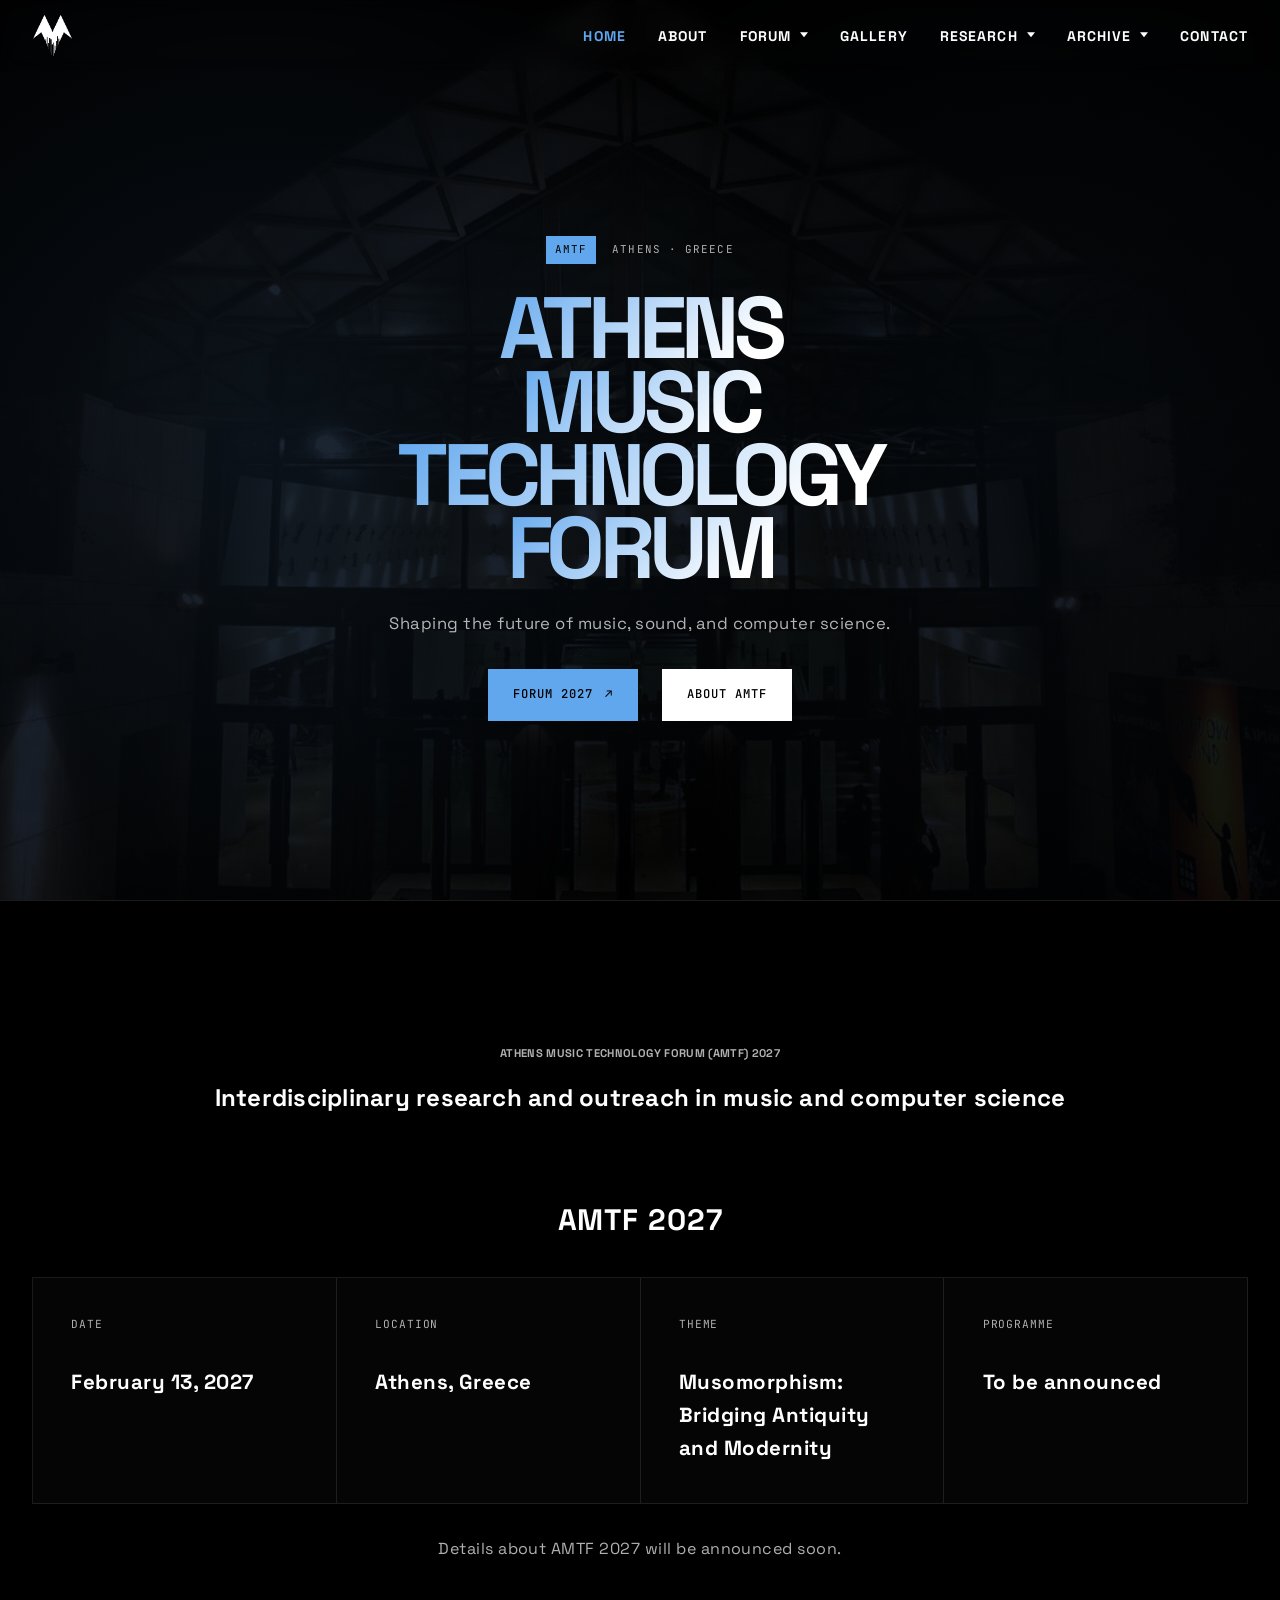
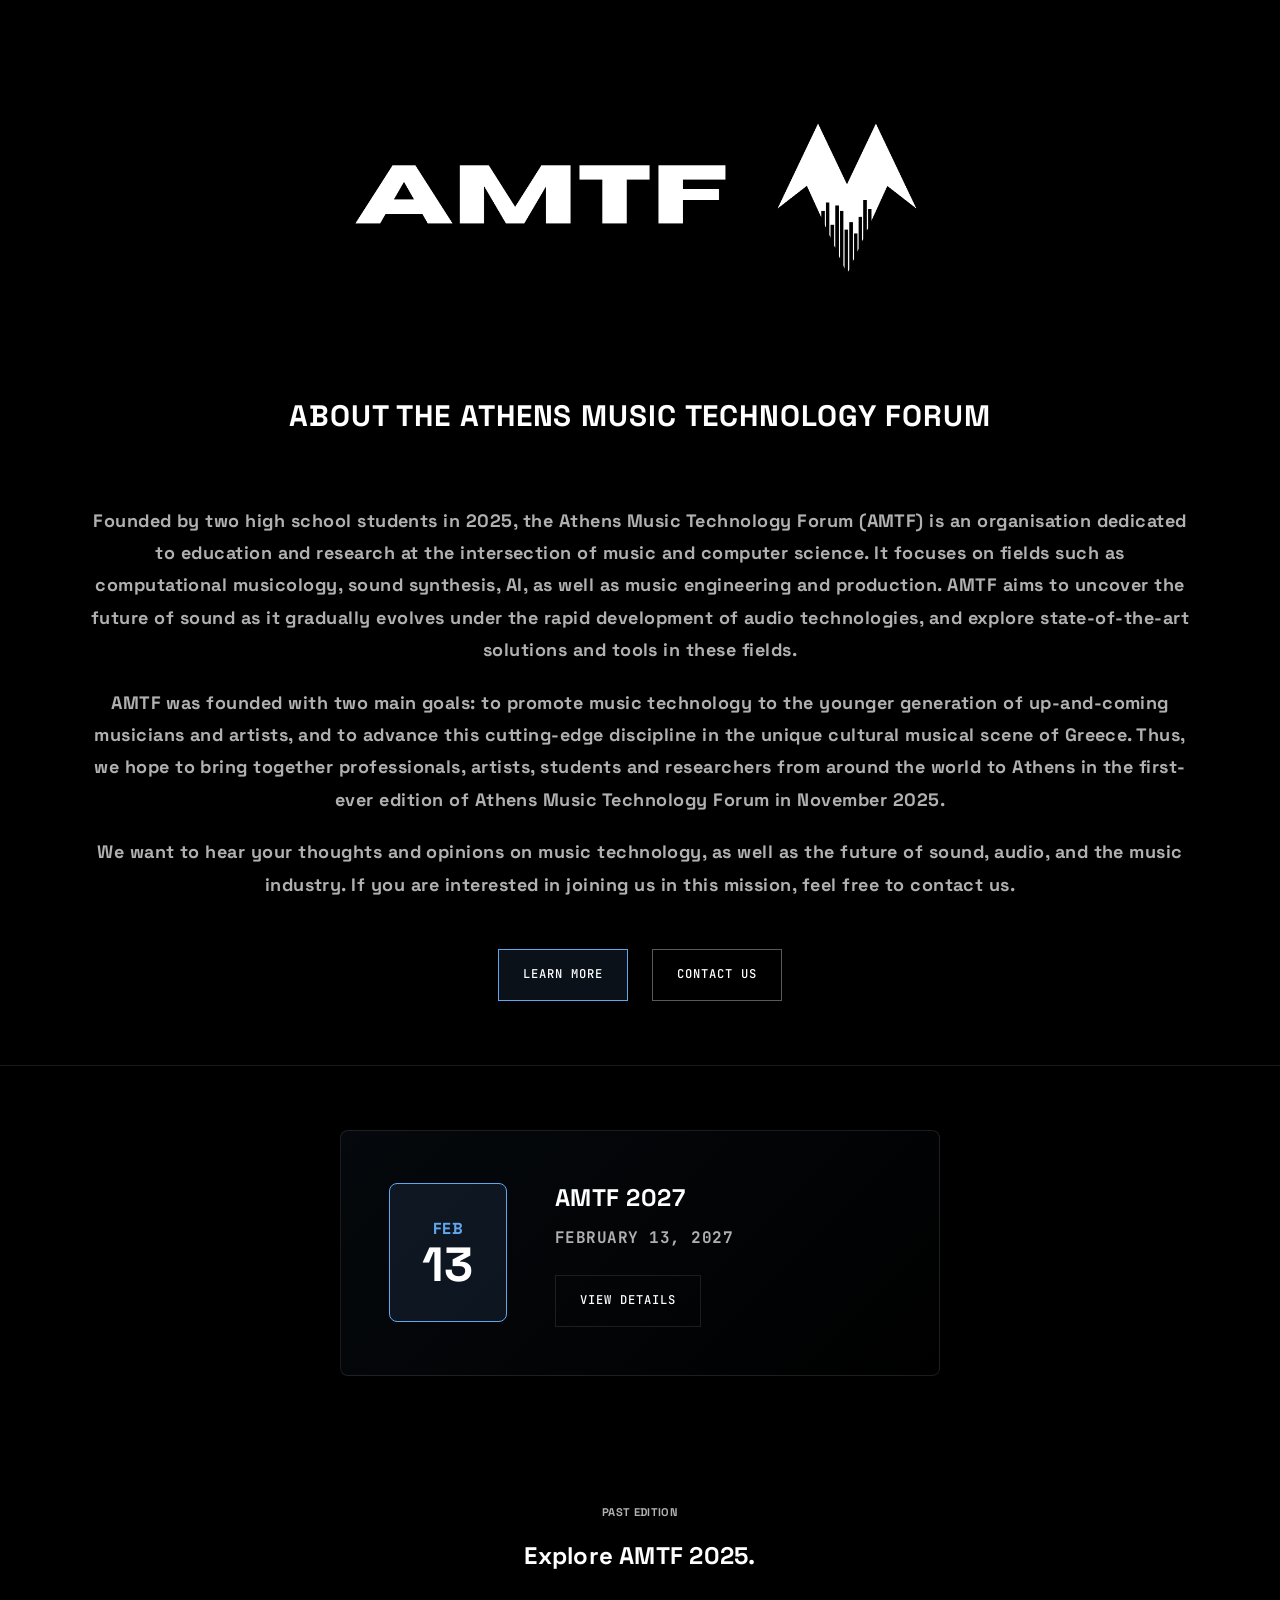
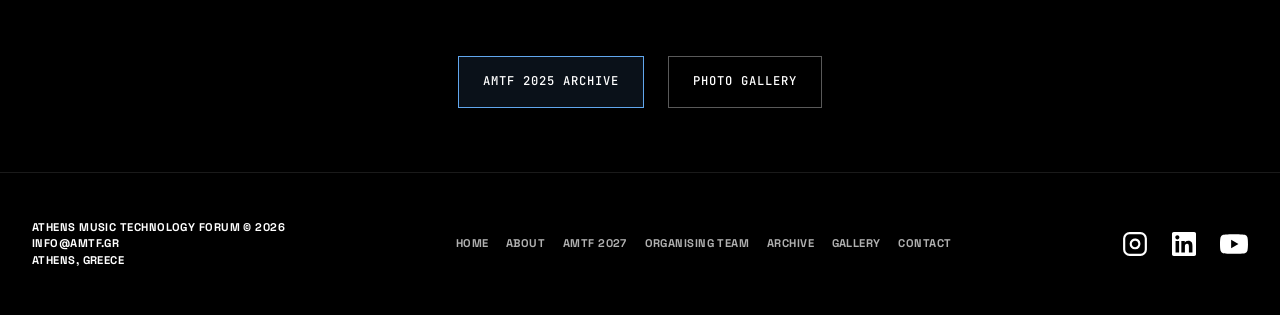
==== commit 2b2f8716: "Move the research interests grid to About and update all nine areas" ====
--- a/index.html
+++ b/index.html
@@ -94,21 +94,6 @@
                     </div>
                     <p class="status-note">Details about AMTF 2027 will be announced soon.</p>
                 </div>
-                <div class="research-interests-block scroll-reveal">
-                    <h3 class="research-interests-title">Research Interests</h3>
-                    <div class="research-interests-bento scroll-reveal-stagger">
-                        <a href="/about" class="research-interest-card">Sound Design &amp; Synthesis</a>
-                        <a href="/about" class="research-interest-card">Music Information Retrieval</a>
-                        <a href="/about" class="research-interest-card">Artificial Intelligence in Music</a>
-                        <a href="/about" class="research-interest-card">Signal Processing &amp; Analysis</a>
-                        <a href="/about" class="research-interest-card">Music Production</a>
-                        <a href="/about" class="research-interest-card">Computer Music</a>
-                        <a href="/about" class="research-interest-card">Spatial Audio &amp; Ambisonics</a>
-                        <a href="/about" class="research-interest-card">Music Software &amp; Virtual Instruments</a>
-                        <a href="/about" class="research-interest-card">Sound, Technology, Culture</a>
-                    </div>
-                    <a href="/about" class="btn btn-primary wheel-learn-more">Explore all research areas</a>
-                </div>
                 <div class="about-banner-wrapper scroll-reveal">
                     <img src="media/amtf-banner.png" alt="Athens Music Technology Forum" class="about-banner">
                 </div>
--- a/styles.css
+++ b/styles.css
@@ -566,109 +566,6 @@
 
 .status-cell {
     background: rgba(255, 255, 255, 0.02);
-}
-
-/* Research Interests */
-.research-interests-block {
-    margin: 0 auto 5rem;
-    display: flex;
-    flex-direction: column;
-    align-items: center;
-}
-
-.research-interests-title {
-    font-size: 1.85rem;
-    font-weight: 800;
-    letter-spacing: 0.03em;
-    text-transform: uppercase;
-    color: var(--text-primary);
-    text-align: center;
-    margin-bottom: 2.5rem;
-}
-
-.research-interests-bento {
-    margin-top: 0;
-}
-
-.research-interests-subtitle {
-    font-size: 0.95rem;
-    color: var(--text-secondary);
-    font-weight: 400;
-    text-align: center;
-    margin-bottom: 8rem;
-}
-
-.research-interests-bento {
-    display: grid;
-    grid-template-columns: repeat(3, 1fr);
-    gap: 0;
-    margin-top: 0;
-    margin-bottom: 2.5rem;
-    width: 100%;
-    border-top: 1px solid var(--border-color);
-    border-left: 1px solid var(--border-color);
-    counter-reset: research-area;
-}
-
-.research-interests-bento .research-interest-card {
-    counter-increment: research-area;
-    position: relative;
-    display: flex;
-    flex-direction: column;
-    align-items: flex-start;
-    justify-content: space-between;
-    min-height: 9rem;
-    padding: 1.35rem 1.5rem 1.5rem;
-    font-size: 1rem;
-    font-weight: 600;
-    color: var(--text-primary);
-    text-decoration: none;
-    line-height: 1.35;
-    text-align: start;
-    background: rgba(255, 255, 255, 0.015);
-    border-right: 1px solid var(--border-color);
-    border-bottom: 1px solid var(--border-color);
-    transition: color 0.25s ease, background-color 0.25s ease;
-    overflow: hidden;
-}
-
-.research-interests-bento .research-interest-card::before {
-    content: '0' counter(research-area) ' / AREA';
-    display: block;
-    margin-bottom: 2.25rem;
-    font-family: var(--font-mono);
-    font-size: 0.65rem;
-    font-weight: 400;
-    letter-spacing: 0.1em;
-    color: var(--text-secondary);
-}
-
-.research-interests-bento .research-interest-card::after {
-    content: '↗';
-    position: absolute;
-    top: 1.15rem;
-    right: 1.35rem;
-    font-family: var(--font-mono);
-    font-size: 0.8rem;
-    font-weight: 400;
-    color: rgba(255, 255, 255, 0.28);
-    transition: color 0.25s ease, transform 0.25s ease;
-}
-
-.research-interests-bento .research-interest-card:hover {
-    color: var(--accent);
-    background: rgba(97, 167, 238, 0.07);
-}
-
-.research-interests-bento .research-interest-card:hover::after {
-    color: var(--accent);
-    transform: translate(2px, -2px);
-}
-
-.wheel-learn-more {
-    display: block;
-    width: fit-content;
-    margin: 0 auto;
 }
 
 .event-details-block {
@@ -1229,17 +1126,8 @@
         padding: 0 0 5rem;
     }
 
-    .research-interests-list {
-        grid-template-columns: 1fr;
-        row-gap: clamp(1rem, 2vw, 1.5rem);
-    }
-
     .about-page-section {
         padding: 0 0 clamp(4rem, 8vw, 5rem);
-    }
-
-    .research-interests-bento {
-        grid-template-columns: repeat(2, 1fr);
     }
 
     .hero {
@@ -1571,25 +1459,50 @@
 }
 
 .research-interests-list {
-    max-width: 1000px;
-    margin: 0 auto;
     display: grid;
-    grid-template-columns: repeat(2, 1fr);
-    column-gap: clamp(1.5rem, 4vw, 3rem);
-    row-gap: clamp(1rem, 2.5vw, 2rem);
+    grid-template-columns: repeat(3, 1fr);
+    gap: 0;
+    margin-top: 0;
+    width: 100%;
+    border-top: 1px solid var(--border-color);
+    border-left: 1px solid var(--border-color);
+    counter-reset: research-area;
 }
 
 .research-interests-list .research-interest-card {
-    padding-left: 1.25rem;
-    border-left: 3px solid var(--accent);
-    transition: all 0.3s ease;
+    counter-increment: research-area;
+    display: flex;
+    flex-direction: column;
+    align-items: flex-start;
+    min-height: 9rem;
+    padding: 1.35rem 1.5rem 1.5rem;
+    font-size: 1rem;
+    color: var(--text-primary);
+    line-height: 1.35;
+    text-align: start;
+    background: rgba(255, 255, 255, 0.015);
+    border-right: 1px solid var(--border-color);
+    border-bottom: 1px solid var(--border-color);
+    transition: color 0.25s ease, background-color 0.25s ease;
+    overflow: hidden;
+}
+
+.research-interests-list .research-interest-card::before {
+    content: '0' counter(research-area) ' / AREA';
+    display: block;
+    margin-bottom: 2.25rem;
+    font-family: var(--font-mono);
+    font-size: 0.65rem;
+    font-weight: 400;
+    letter-spacing: 0.1em;
+    color: var(--text-secondary);
 }
 
 .research-interests-list .research-interest-card:hover {
-    border-left-color: var(--text-primary);
-}
-
-.research-interests-list .research-interest-card:hover .research-interest-title {
+    background: rgba(97, 167, 238, 0.07);
+}
+
+.research-interest-card:hover .research-interest-title {
     color: var(--accent);
 }
 
@@ -1605,6 +1518,12 @@
     line-height: 1.55;
     color: var(--text-secondary);
     margin: 0;
+}
+
+@media (max-width: 768px) {
+    .research-interests-list {
+        grid-template-columns: repeat(2, 1fr);
+    }
 }
 
 .about-page-closing {
@@ -2985,12 +2904,8 @@
 }
 
 @media (max-width: 480px) {
-    .research-interests-block {
+    .research-interests-section {
         margin-inline: 0.5rem;
-    }
-
-    .research-interests-bento {
-        grid-template-columns: 1fr;
     }
 
     .nav-container {
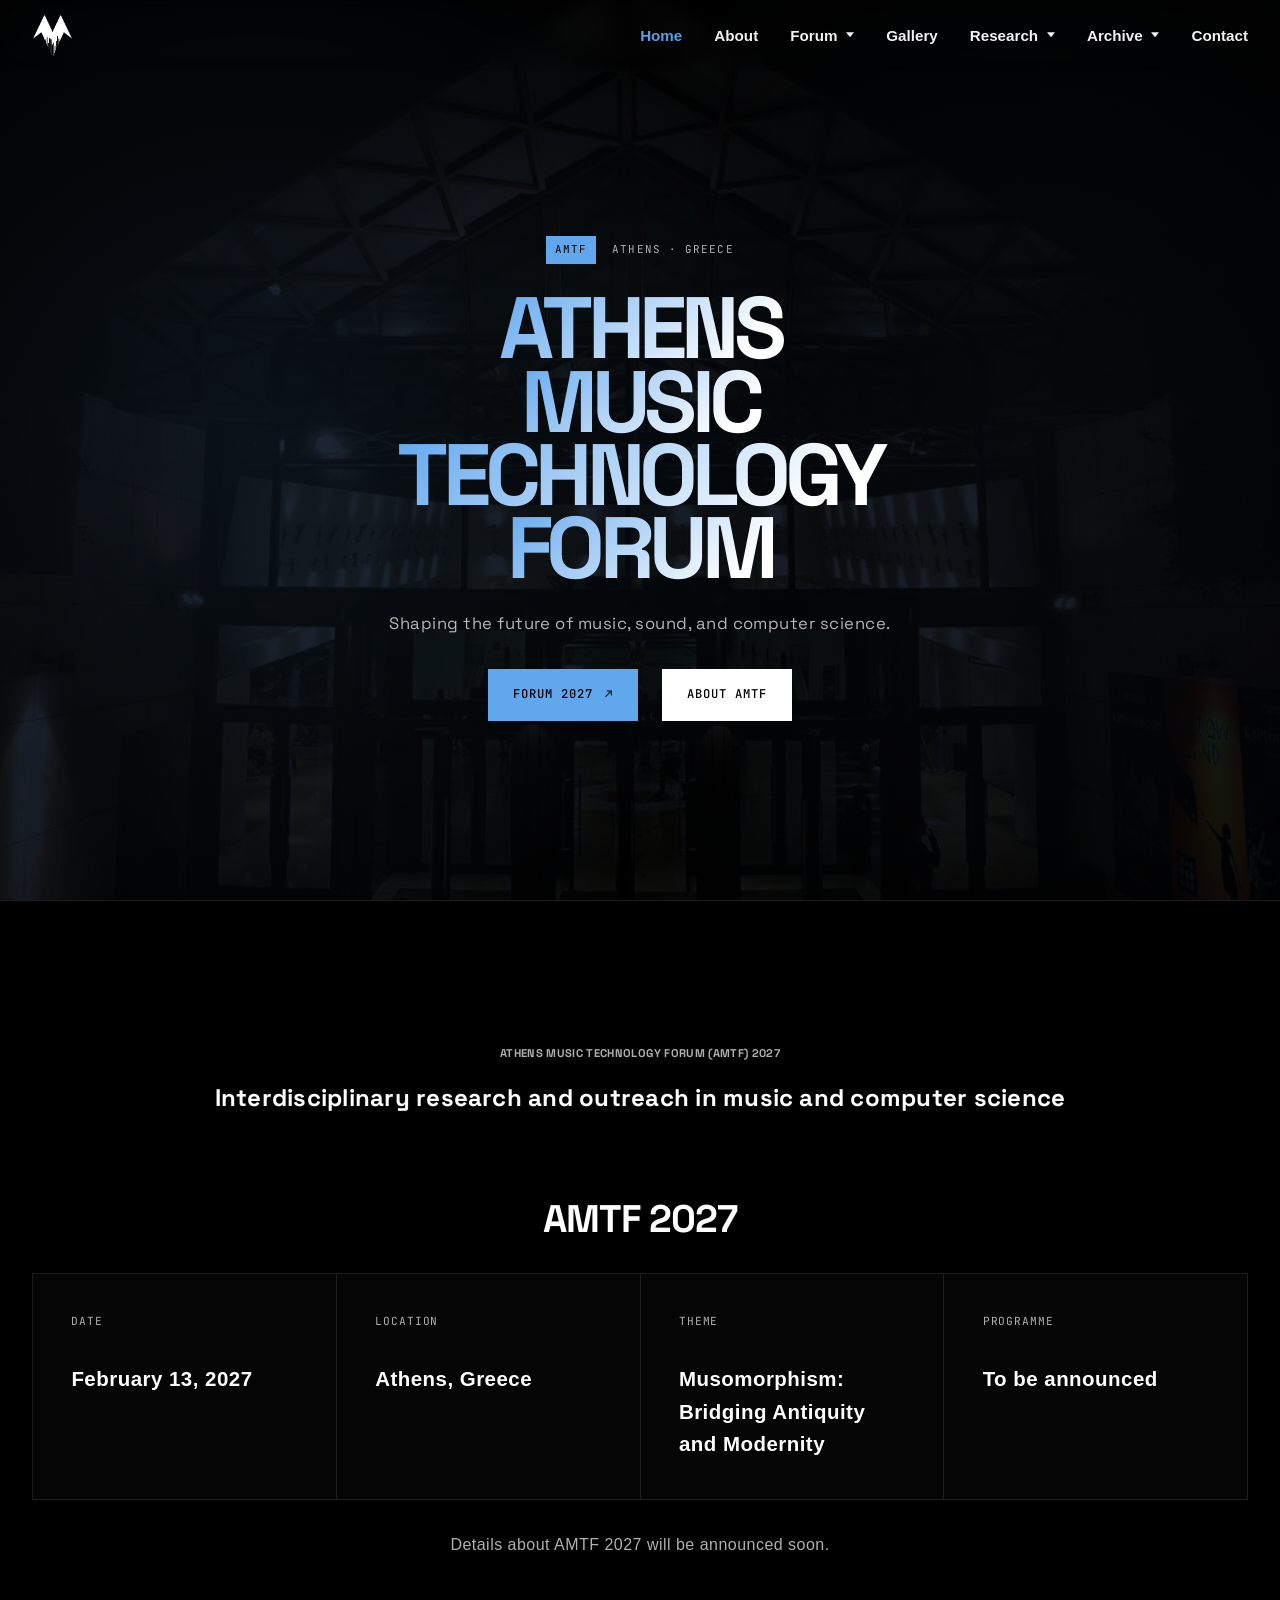
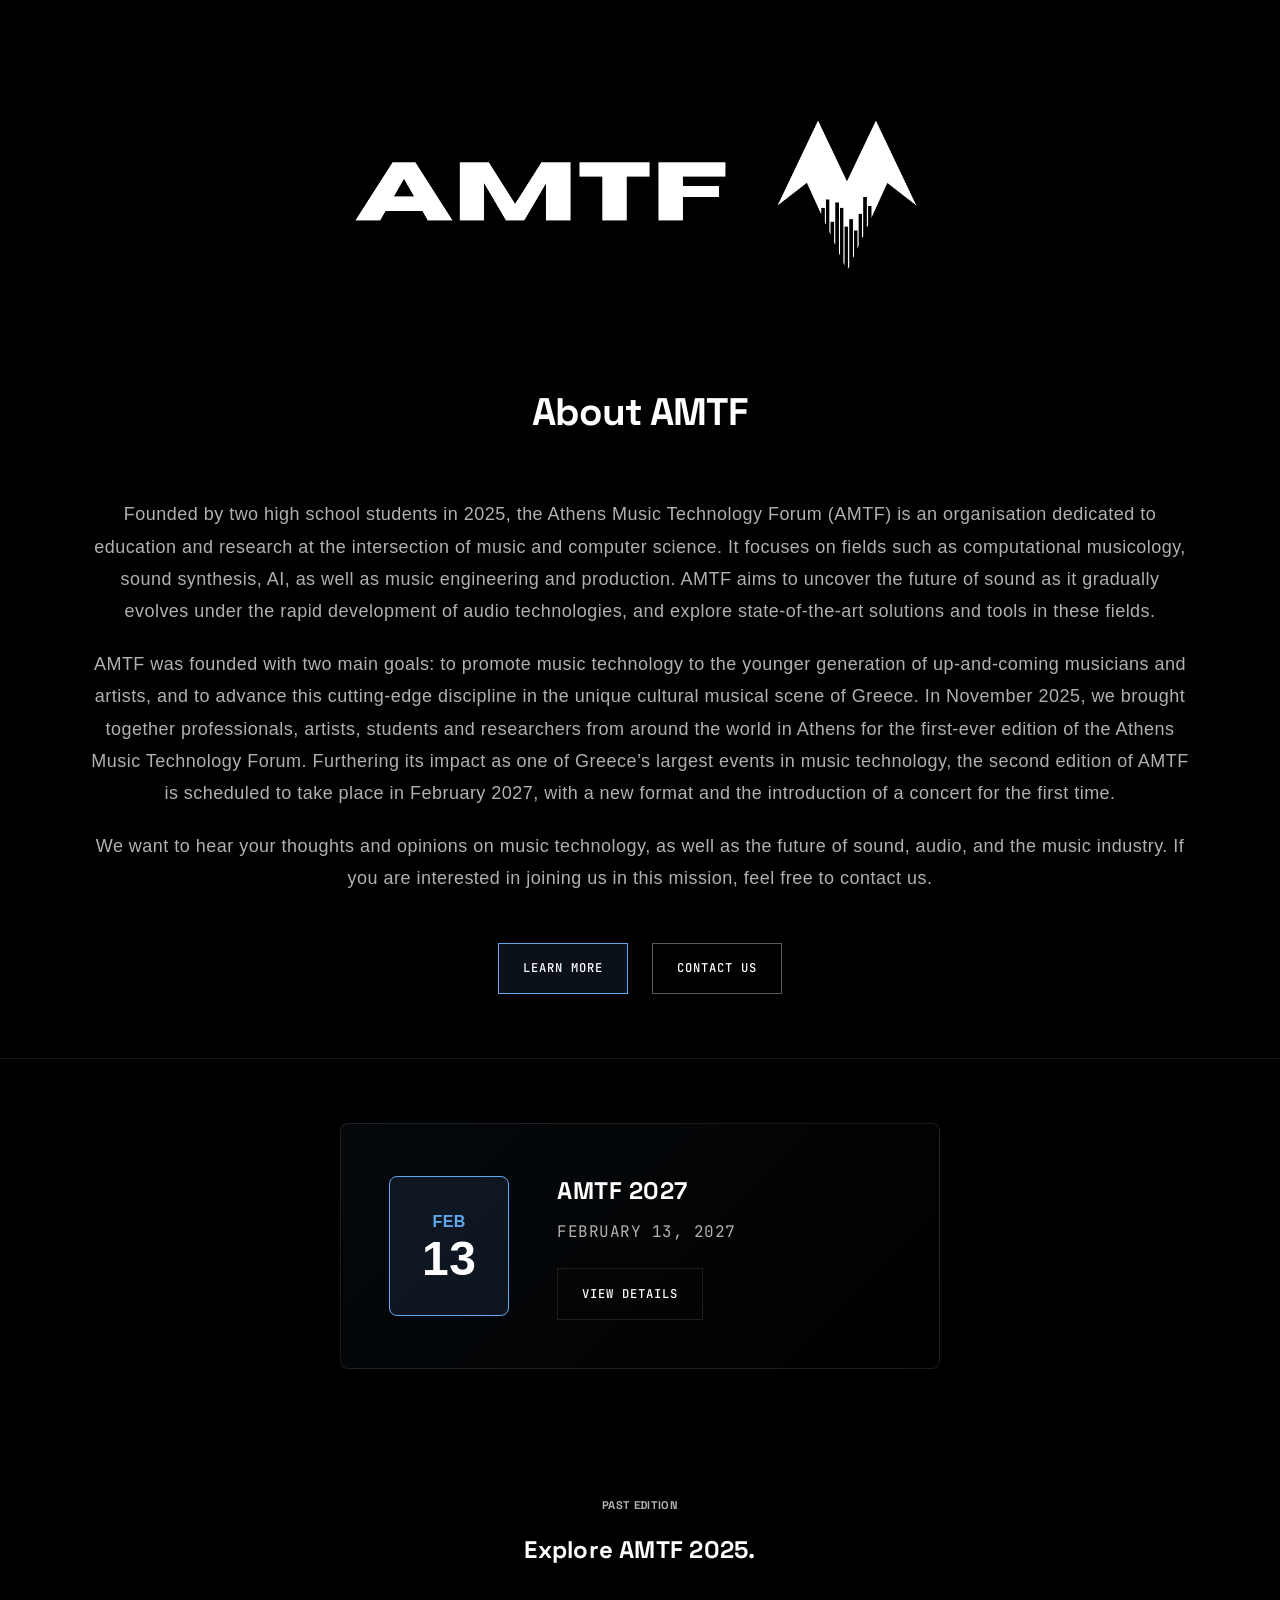
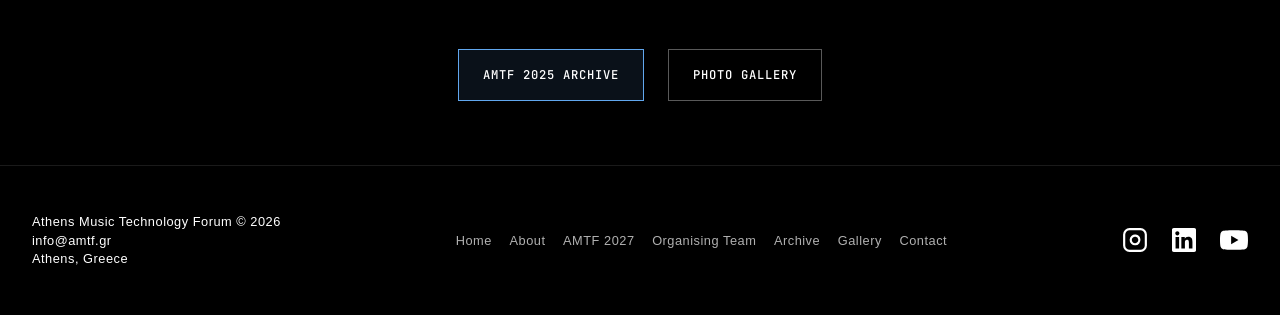
==== commit 561bb59f: "Redesign the About page and update site typography and forum bios" ====
--- a/index.html
+++ b/index.html
@@ -52,13 +52,13 @@
                     </button>
                     <div class="nav-overlay" aria-hidden="true"></div>
                     <ul class="nav-menu">
-                        <li><a href="/" class="nav-link active">HOME</a></li>
-                        <li><a href="/about" class="nav-link">ABOUT</a></li>
-                <li class="nav-item nav-item--has-submenu"><button type="button" class="nav-link nav-link--submenu" aria-haspopup="true">FORUM <span class="nav-link__caret" aria-hidden="true">⌄</span></button><ul class="nav-submenu"><li><a href="/forum-2027">AMTF 2027</a></li><li><a href="/organising-team">ORGANISING TEAM 2027</a></li></ul></li>
-                        <li><a href="/gallery" class="nav-link">GALLERY</a></li>
-                        <li class="nav-item nav-item--has-submenu"><button type="button" class="nav-link nav-link--submenu" aria-haspopup="true">RESEARCH <span class="nav-link__caret" aria-hidden="true">⌄</span></button><ul class="nav-submenu"><li><a href="https://lab.amtf.gr" target="_blank" rel="noopener noreferrer">AUDIO LAB</a></li><li><a href="https://choros.amtf.gr" target="_blank" rel="noopener noreferrer">CHOROS</a></li></ul></li>
-                        <li class="nav-item nav-item--has-submenu"><button type="button" class="nav-link nav-link--submenu" aria-haspopup="true">ARCHIVE <span class="nav-link__caret" aria-hidden="true">⌄</span></button><ul class="nav-submenu"><li><a href="/forum-2025">AMTF 2025</a></li></ul></li>
-                        <li><a href="/contact" class="nav-link">CONTACT</a></li>
+                        <li><a href="/" class="nav-link active">Home</a></li>
+                        <li><a href="/about" class="nav-link">About</a></li>
+                <li class="nav-item nav-item--has-submenu"><button type="button" class="nav-link nav-link--submenu" aria-haspopup="true">Forum <span class="nav-link__caret" aria-hidden="true">⌄</span></button><ul class="nav-submenu"><li><a href="/forum-2027">AMTF 2027</a></li><li><a href="/organising-team">Organising team 2027</a></li></ul></li>
+                        <li><a href="/gallery" class="nav-link">Gallery</a></li>
+                        <li class="nav-item nav-item--has-submenu"><button type="button" class="nav-link nav-link--submenu" aria-haspopup="true">Research <span class="nav-link__caret" aria-hidden="true">⌄</span></button><ul class="nav-submenu"><li><a href="https://lab.amtf.gr" target="_blank" rel="noopener noreferrer">Audio Lab</a></li><li><a href="https://choros.amtf.gr" target="_blank" rel="noopener noreferrer">Choros</a></li></ul></li>
+                        <li class="nav-item nav-item--has-submenu"><button type="button" class="nav-link nav-link--submenu" aria-haspopup="true">Archive <span class="nav-link__caret" aria-hidden="true">⌄</span></button><ul class="nav-submenu"><li><a href="/forum-2025">AMTF 2025</a></li></ul></li>
+                        <li><a href="/contact" class="nav-link">Contact</a></li>
                     </ul>
                 </div>
             </nav>
@@ -97,11 +97,11 @@
                 <div class="about-banner-wrapper scroll-reveal">
                     <img src="media/amtf-banner.png" alt="Athens Music Technology Forum" class="about-banner">
                 </div>
-                <h2 class="section-title scroll-reveal">ABOUT THE ATHENS MUSIC TECHNOLOGY FORUM</h2>
+                <h2 class="section-title scroll-reveal">About AMTF</h2>
                 <div class="about-content scroll-reveal">
                     <div class="about-text">
                         <p>Founded by two high school students in 2025, the Athens Music Technology Forum (AMTF) is an organisation dedicated to education and research at the intersection of music and computer science. It focuses on fields such as computational musicology, sound synthesis, AI, as well as music engineering and production. AMTF aims to uncover the future of sound as it gradually evolves under the rapid development of audio technologies, and explore state-of-the-art solutions and tools in these fields.</p>
-                        <p>AMTF was founded with two main goals: to promote music technology to the younger generation of up-and-coming musicians and artists, and to advance this cutting-edge discipline in the unique cultural musical scene of Greece. Thus, we hope to bring together professionals, artists, students and researchers from around the world to Athens in the first-ever edition of Athens Music Technology Forum in November 2025.</p>
+                        <p>AMTF was founded with two main goals: to promote music technology to the younger generation of up-and-coming musicians and artists, and to advance this cutting-edge discipline in the unique cultural musical scene of Greece. In November 2025, we brought together professionals, artists, students and researchers from around the world in Athens for the first-ever edition of the Athens Music Technology Forum. Furthering its impact as one of Greece’s largest events in music technology, the second edition of AMTF is scheduled to take place in February 2027, with a new format and the introduction of a concert for the first time.</p>
                         <p>We want to hear your thoughts and opinions on music technology, as well as the future of sound, audio, and the music industry. If you are interested in joining us in this mission, feel free to contact us.</p>
                     </div>
                     <div class="cta-buttons">
@@ -145,9 +145,9 @@
         <div class="container">
             <div class="footer-content">
                 <div class="footer-text">
-                    <p>ATHENS MUSIC TECHNOLOGY FORUM © 2026</p>
-                    <a href="mailto:info@amtf.gr">INFO@AMTF.GR</a>
-                    <p>ATHENS, GREECE</p>
+                    <p>Athens Music Technology Forum © 2026</p>
+                    <a href="mailto:info@amtf.gr">info@amtf.gr</a>
+                    <p>Athens, Greece</p>
                 </div>
                 <nav class="footer-nav" aria-label="Footer navigation">
                     <a href="/">Home</a>
--- a/styles.css
+++ b/styles.css
@@ -21,20 +21,34 @@
     --accent: #61a7ee;
     --accent-glow: rgba(97, 167, 238, 0.3);
     --border-color: rgba(255, 255, 255, 0.1);
-    --font-primary: 'Space Grotesk', -apple-system, BlinkMacSystemFont, 'Segoe UI', sans-serif;
+    --font-nav: Arial, sans-serif;
+    --font-body: 'Helvetica Neue', Helvetica, Arial, sans-serif;
+    --font-heading: 'Space Grotesk', -apple-system, BlinkMacSystemFont, 'Segoe UI', sans-serif;
     --font-mono: 'JetBrains Mono', 'Courier New', monospace;
     --letter-spacing: 0.03em;
     --radius: 8px;
 }
 
 body {
-    font-family: var(--font-primary);
-    font-weight: 700;
+    font-family: var(--font-body);
+    font-weight: 400;
     background-color: var(--bg-primary);
     color: var(--text-primary);
     line-height: 1.6;
     letter-spacing: var(--letter-spacing);
     overflow-x: hidden;
+}
+
+h1, h2, h3, h4, h5, h6,
+.hero-summary,
+.about-event-title,
+.about-tagline,
+.forum-2027-hero-intro,
+.forum-theme-badge,
+.program-talk-title,
+.video-feature-quote {
+    font-family: var(--font-heading);
+    font-weight: 700;
 }
 
 /* Navigation */
@@ -86,13 +100,18 @@
     gap: 2rem;
 }
 
+.nav-link,
+.nav-submenu a {
+    opacity: 0.95;
+}
+
 .nav-link {
     color: var(--text-primary);
     text-decoration: none;
-    font-size: 0.875rem;
-    font-weight: 800;
-    letter-spacing: 0.08em;
-    text-transform: uppercase;
+    font-family: var(--font-nav);
+    font-size: 0.95rem;
+    font-weight: 700;
+    letter-spacing: normal;
     transition: color 0.3s ease;
 }
 
@@ -104,7 +123,6 @@
 
 .nav-link--submenu {
     padding: 0;
-    font-family: inherit;
     background: transparent;
     border: 0;
     cursor: default;
@@ -159,10 +177,10 @@
 .nav-submenu a {
     display: block;
     padding: 0.65rem 0.75rem;
-    font-family: var(--font-primary);
-    font-size: 0.875rem;
-    font-weight: 800;
-    letter-spacing: 0.08em;
+    font-family: var(--font-nav);
+    font-size: 0.95rem;
+    font-weight: 700;
+    letter-spacing: normal;
     color: var(--text-primary);
     text-decoration: none;
     transition: color 0.2s ease, background 0.2s ease;
@@ -424,13 +442,21 @@
     max-width: 100%;
 }
 
+.section-title,
+.founders-title,
+.research-interests-section-title,
+.forum-section-title,
+.edition-status-title {
+    font-size: clamp(2rem, 3vw, 2.5rem);
+    line-height: 1.15;
+    font-weight: 700;
+    letter-spacing: -0.03em;
+    text-align: center;
+    text-wrap: balance;
+}
+
 .section-title {
-    font-size: 1.85rem;
-    font-weight: 800;
-    letter-spacing: 0.03em;
-    text-transform: uppercase;
     margin-bottom: 4rem;
-    text-align: center;
     color: var(--text-primary);
 }
 
@@ -820,13 +846,12 @@
 
 .footer-nav a {
     color: var(--text-secondary);
-    font-family: var(--font-primary);
-    font-size: 0.7rem;
-    font-weight: 700;
+    font-family: var(--font-body);
+    font-size: 0.8rem;
+    font-weight: 500;
     letter-spacing: 0.04em;
     line-height: 1.2;
     text-decoration: none;
-    text-transform: uppercase;
     transition: color 0.25s ease;
 }
 
@@ -839,17 +864,16 @@
     display: flex;
     flex-direction: column;
     gap: 0.2rem;
-    font-family: var(--font-primary);
+    font-family: var(--font-body);
     min-width: 0;
 }
 
 .footer-text p,
 .footer-text a {
     margin: 0;
-    font-size: 0.7rem;
-    font-weight: 700;
+    font-size: 0.8rem;
+    font-weight: 500;
     letter-spacing: 0.04em;
-    text-transform: uppercase;
     color: var(--text-primary);
     line-height: 1.2;
     overflow-wrap: break-word;
@@ -1307,74 +1331,42 @@
 
 /* About Page Hero */
 .about-hero {
-    display: flex;
-    align-items: center;
-    padding: 10rem 0 4rem;
+    padding-block: clamp(7rem, 9vw, 9rem) clamp(3rem, 5vw, 5rem);
     background: var(--bg-primary);
 }
 
 .about-hero-inner {
-    display: flex;
-    align-items: center;
-    gap: 4rem;
-    max-width: 1200px;
-    margin: 0 auto;
-}
-
-.about-hero-left {
-    flex: 1;
-    min-width: 0;
-}
-
-.about-hero-right {
-    flex-shrink: 0;
-    display: flex;
-    align-items: center;
-    justify-content: center;
-}
-
-.about-hero-logo-wrap .glowing-logo {
-    max-width: 280px;
-    filter: brightness(1.1);
+    display: grid;
+    grid-template-columns: repeat(2, minmax(0, 1fr));
+    align-items: baseline;
+    gap: 2rem;
 }
 
 .about-hero-title {
-    font-size: clamp(2rem, 4vw, 3rem);
-    font-weight: 800;
-    letter-spacing: 0.03em;
-    text-transform: uppercase;
-    background: linear-gradient(135deg, var(--text-primary) 0%, var(--accent) 100%);
-    -webkit-background-clip: text;
-    -webkit-text-fill-color: transparent;
-    background-clip: text;
-    margin-bottom: 1rem;
-    line-height: 1.15;
+    font-size: clamp(1.75rem, 3vw, 2.75rem);
+    line-height: 1.1;
+    letter-spacing: -0.04em;
 }
 
 .about-hero-tagline {
-    margin: 0;
-    margin-top: 0.75rem;
-    font-size: 0.95rem;
-    color: var(--text-secondary);
-    font-weight: 700;
-    letter-spacing: 0.06em;
-    text-transform: uppercase;
-}
-
-/* About hero responsive */
-@media (max-width: 900px) {
-    .about-hero {
-        padding: 8rem 0 3rem;
-    }
-
+    font-family: Arial, sans-serif;
+    font-weight: 400;
+    justify-self: end;
+    max-width: 44ch;
+    text-align: left;
+    font-size: clamp(1rem, 1.5vw, 1.35rem);
+    letter-spacing: normal;
+    line-height: 1.4;
+}
+
+@media (max-width: 640px) {
     .about-hero-inner {
-        flex-direction: column;
-        text-align: center;
-        gap: 2rem;
-    }
-
-    .about-hero-logo-wrap .glowing-logo {
-        max-width: 200px;
+        grid-template-columns: 1fr;
+        gap: 0.65rem;
+    }
+
+    .about-hero-tagline {
+        justify-self: start;
     }
 }
 
@@ -1449,12 +1441,7 @@
 }
 
 .research-interests-section-title {
-    font-size: clamp(1.35rem, 3vw, 1.85rem);
-    font-weight: 800;
-    letter-spacing: 0.03em;
-    text-transform: uppercase;
-    color: var(--text-primary);
-    text-align: center;
+    color: var(--text-primary);
     margin-bottom: clamp(1.5rem, 4vw, 3rem);
 }
 
@@ -1541,11 +1528,6 @@
 }
 
 .founders-title {
-    font-size: clamp(1.35rem, 3vw, 1.85rem);
-    font-weight: 800;
-    letter-spacing: 0.03em;
-    text-transform: uppercase;
-    text-align: center;
     margin-bottom: clamp(2rem, 5vw, 4rem);
     color: var(--text-primary);
 }
@@ -1623,117 +1605,30 @@
     transform: translateY(-2px);
 }
 
-.mission-section-fullwidth {
-    width: 100vw;
-    margin-left: calc(-50vw + 50%);
-    padding: clamp(1.5rem, 4vw, 4rem) clamp(1rem, 3vw, 2rem) clamp(2rem, 5vw, 5rem);
-    box-sizing: border-box;
-    background: linear-gradient(180deg, transparent 0%, rgba(97, 167, 238, 0.03) 30%, rgba(97, 167, 238, 0.03) 70%, transparent 100%);
-}
-
-.mission-section-fullwidth .mission-section {
-    max-width: var(--content-width);
-    margin: 0 auto;
-    padding: clamp(1.5rem, 4vw, 3.5rem);
-    background: rgba(255, 255, 255, 0.02);
-    border: 1px solid rgba(255, 255, 255, 0.08);
-    border-radius: 16px;
-    box-shadow: 0 4px 24px rgba(0, 0, 0, 0.2);
-}
-
-.mission-section {
-    max-width: 1100px;
-    margin: 0 auto;
-}
-
-.mission-with-photo {
-    display: flex;
-    flex-wrap: wrap;
-    gap: clamp(1.5rem, 4vw, 4rem);
-    align-items: stretch;
-}
-
-/* Stack about description (text + photo) way earlier so it doesn't get cramped */
-@media (max-width: 1200px) {
-    .mission-with-photo {
-        flex-direction: column;
-    }
-
-    .mission-with-photo .mission-content {
-        text-align: center;
-        padding-left: 0;
-        border-left: none;
-    }
-
-    .mission-photo-wrap {
-        width: 100%;
-    }
-
-    .mission-photo-wrap .about-amtf-photo {
-        min-height: 0;
-        height: auto;
-        aspect-ratio: 16 / 10;
-    }
-}
-
-.mission-with-photo .mission-content {
-    flex: 1 1 min(380px, 100%);
-    min-width: 0;
-    padding-left: clamp(0px, 2vw, 1.5rem);
-    border-left: 3px solid var(--accent);
-}
-
-.mission-photo-wrap {
-    flex: 1 1 min(340px, 100%);
-    min-width: 0;
-    position: relative;
-    min-height: clamp(240px, 35vw, 380px);
-}
-
-.mission-photo-wrap::before {
-    content: '';
-    position: absolute;
-    inset: -2px;
-    border-radius: 14px;
-    padding: 2px;
-    background: linear-gradient(135deg, var(--accent) 0%, transparent 40%, transparent 60%, var(--accent) 100%);
-    -webkit-mask: linear-gradient(#fff 0 0) content-box, linear-gradient(#fff 0 0);
-    mask: linear-gradient(#fff 0 0) content-box, linear-gradient(#fff 0 0);
-    -webkit-mask-composite: xor;
-    mask-composite: exclude;
-    opacity: 0.8;
-    pointer-events: none;
-}
-
-.mission-photo-wrap .about-amtf-photo {
+.about-amtf-photo {
+    display: block;
     width: 100%;
-    height: 100%;
-    min-height: clamp(240px, 35vw, 380px);
-    border-radius: 12px;
-    display: block;
+    height: auto;
+    aspect-ratio: 5616 / 3702;
     object-fit: cover;
-    object-position: 35% center;
-    border: 1px solid rgba(255, 255, 255, 0.12);
-    box-shadow: 0 8px 32px rgba(0, 0, 0, 0.4);
+    object-position: center bottom;
 }
 
 .mission-content {
-    text-align: center;
-}
-
-.mission-with-photo .mission-content {
-    text-align: left;
-}
-
-.mission-text {
-    font-size: clamp(0.95rem, 1vw + 0.85rem, 1.0625rem);
-    line-height: 1.85;
-    color: var(--text-secondary);
-    margin-bottom: 1.75rem;
-}
-
-.mission-text:last-of-type {
-    margin-bottom: 0;
+    max-width: 68ch;
+    margin: clamp(2rem, 5vw, 4.5rem) auto 0;
+    font-size: clamp(0.9375rem, 1.1875vw, 1.125rem);
+    line-height: 1.7;
+    letter-spacing: normal;
+}
+
+.mission-content ul {
+    padding-inline-start: 1.5em;
+    margin-top: 0.5em;
+}
+
+.mission-content > * + p {
+    margin-top: 1em;
 }
 
 /* Contact Page Styles */
@@ -1781,7 +1676,6 @@
     font-size: clamp(1.75rem, 3vw, 2.5rem);
     line-height: 1;
     letter-spacing: -0.035em;
-    text-transform: uppercase;
 }
 
 .contact-form .form-row {
@@ -1822,7 +1716,7 @@
     width: 100%;
     padding: 1rem 1.25rem;
     font-size: 1rem;
-    font-family: var(--font-primary);
+    font-family: var(--font-body);
     color: var(--text-primary);
     background: rgba(255, 255, 255, 0.045);
     border: 1px solid rgba(255, 255, 255, 0.24);
@@ -2193,11 +2087,6 @@
 }
 
 .forum-section-title {
-    font-size: 1.85rem;
-    font-weight: 800;
-    letter-spacing: 0.03em;
-    text-transform: uppercase;
-    text-align: center;
     margin-bottom: 3rem;
     color: var(--text-primary);
 }
@@ -2925,6 +2814,10 @@
         padding: 0 1rem;
     }
 
+    .about-hero-inner {
+        padding-inline: var(--page-gutter);
+    }
+
     .footer {
         padding: 1.5rem 0;
     }
@@ -2940,16 +2833,12 @@
 
     .footer-nav a {
         min-height: 1.5rem;
-        font-size: 0.65rem;
+        font-size: 0.75rem;
     }
 
     .footer-text p,
     .footer-text a {
-        font-size: 0.65rem;
-    }
-
-    .about-hero-logo-wrap .glowing-logo {
-        max-width: 160px;
+        font-size: 0.75rem;
     }
 
     .research-interests-list .research-interest-title {
@@ -3235,11 +3124,6 @@
 
 .edition-status-title {
     margin-bottom: 2rem;
-    font-size: 1.85rem;
-    font-weight: 800;
-    letter-spacing: 0.03em;
-    text-align: center;
-    text-transform: uppercase;
 }
 
 .status-grid {
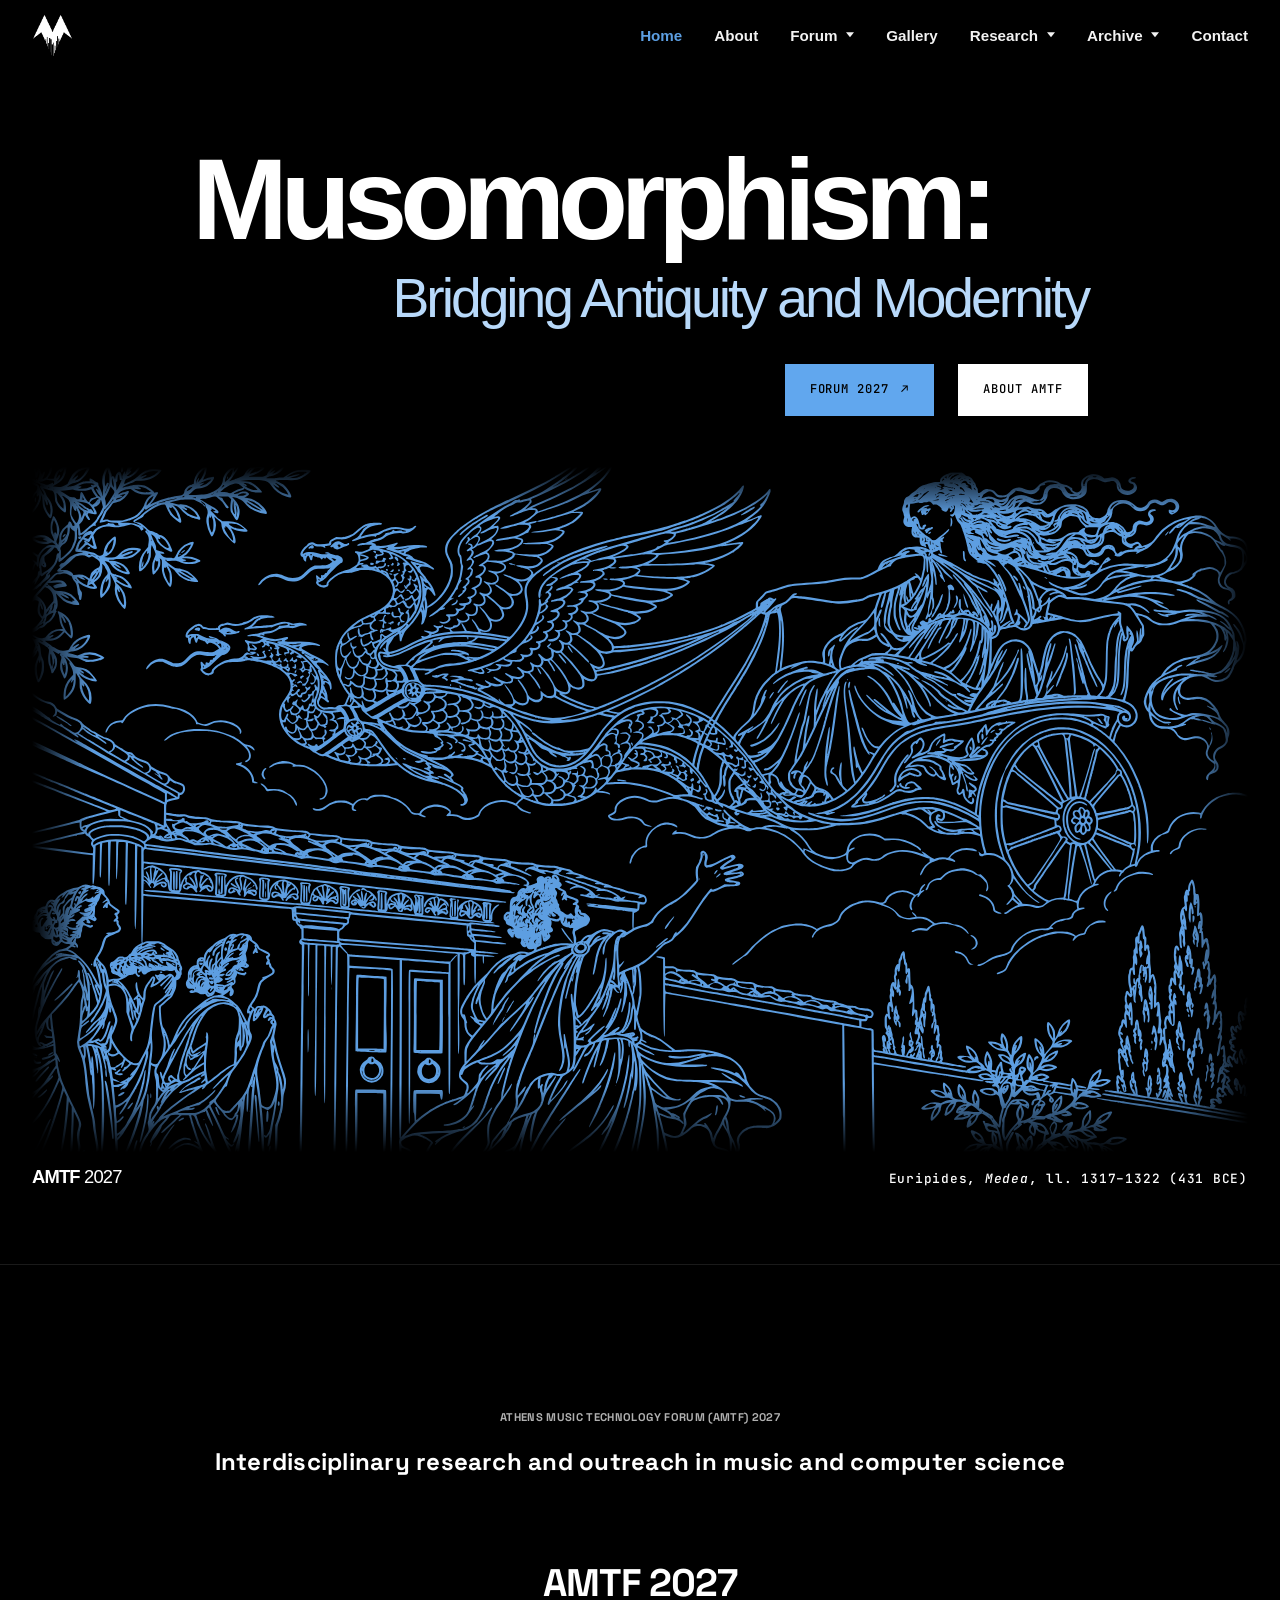
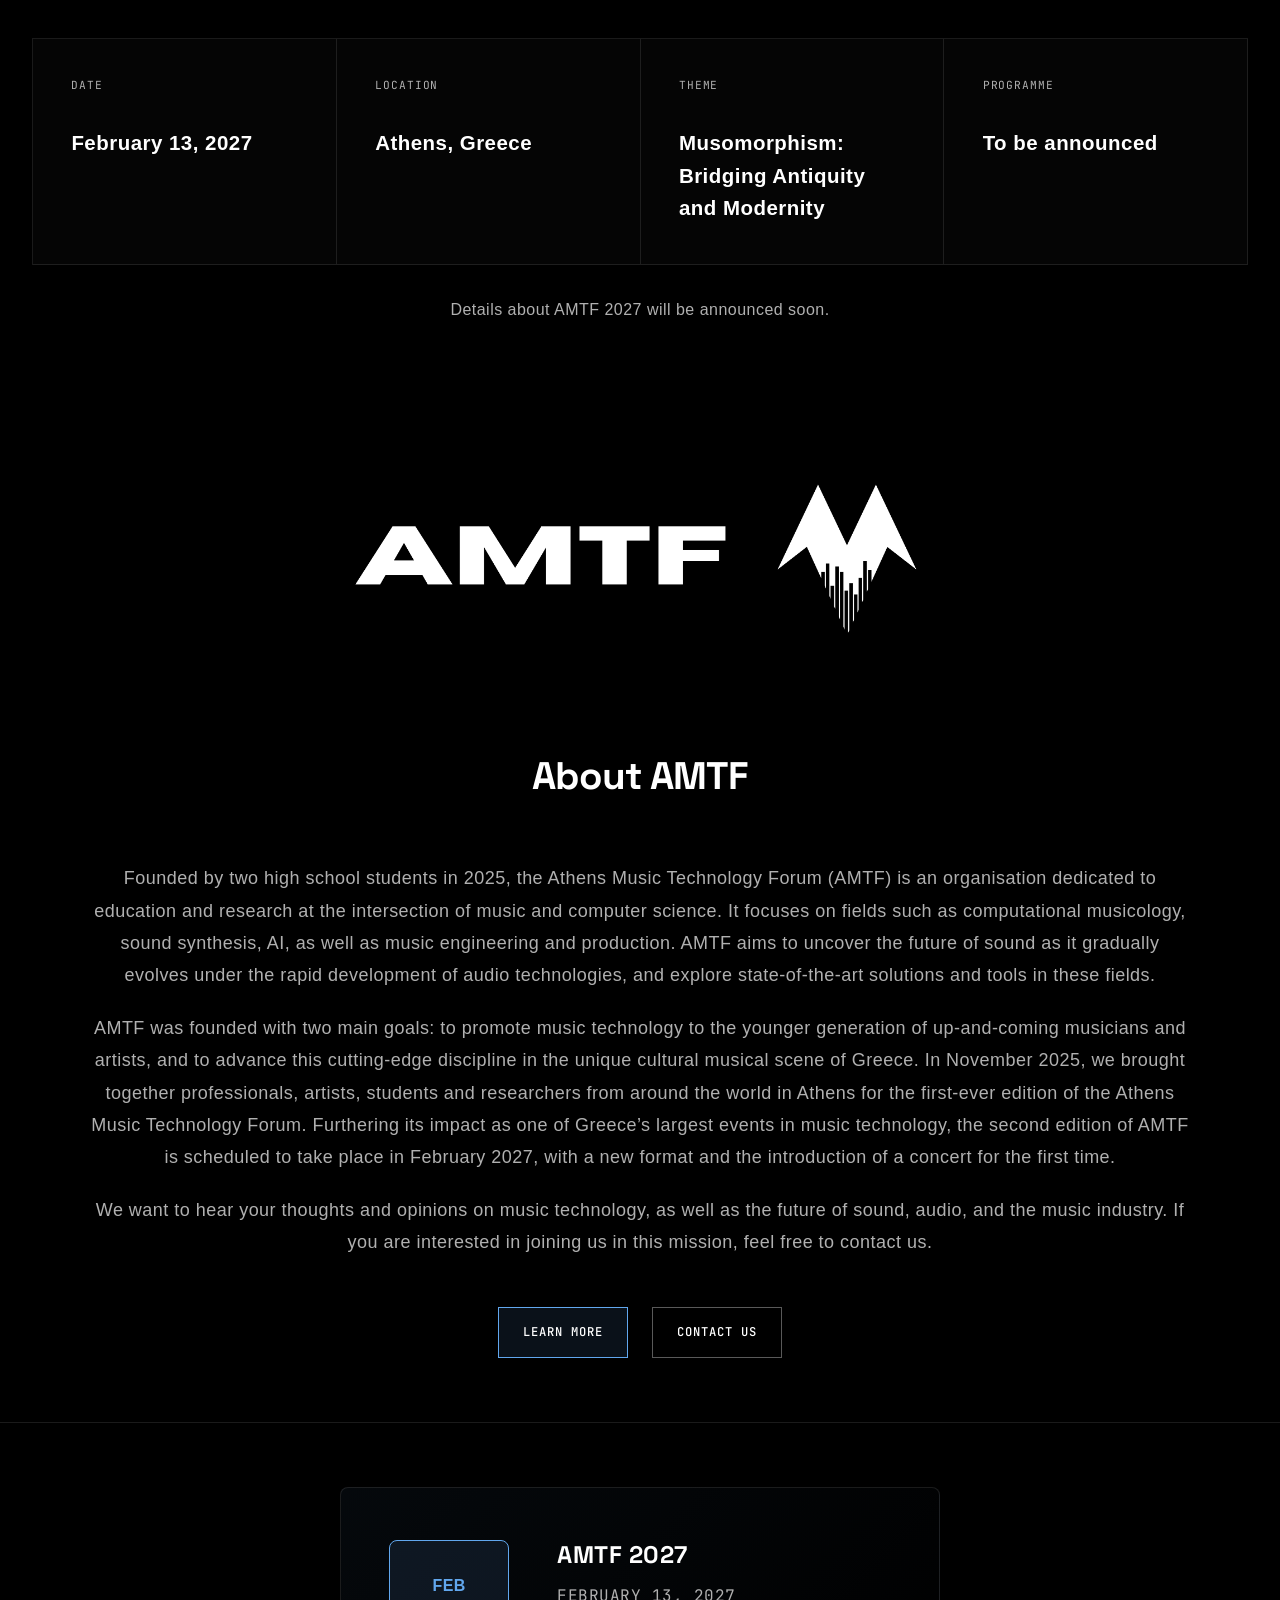
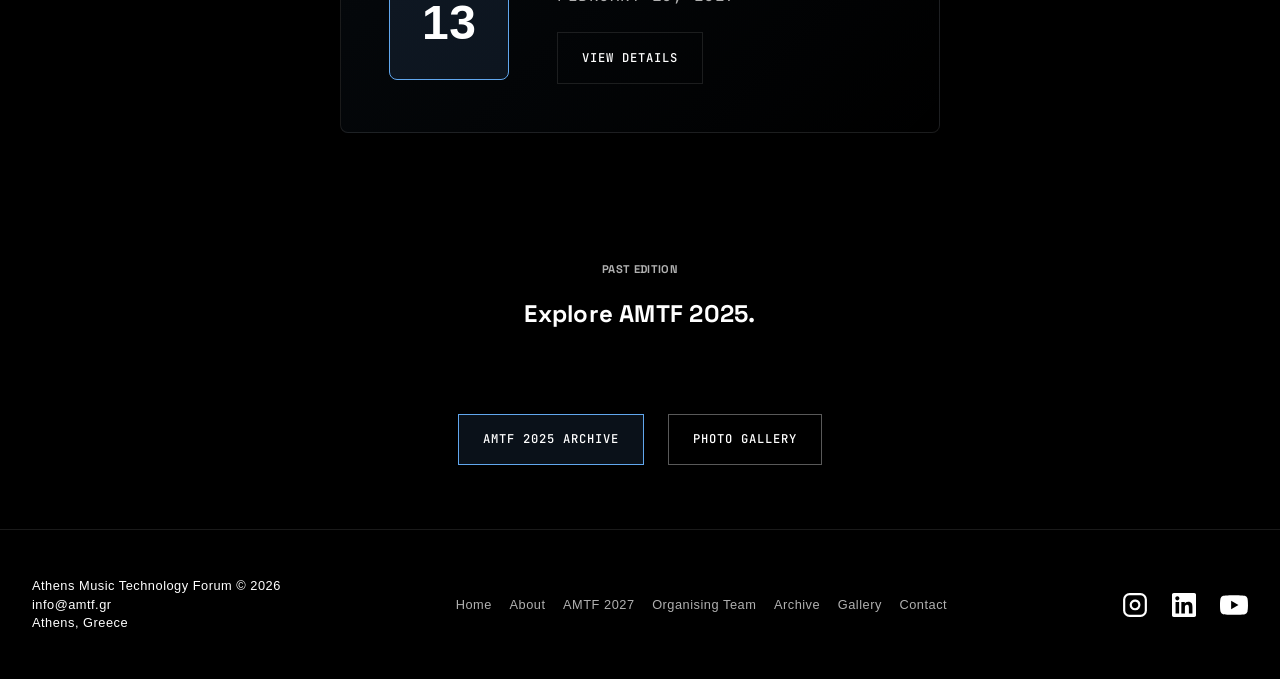
==== commit 5dd85150: "Redesign the homepage hero for AMTF 2027" ====
--- a/index.html
+++ b/index.html
@@ -64,18 +64,16 @@
             </nav>
             <div class="hero-content">
                 <div class="hero-intro">
-                    <p class="hero-kicker"><span>AMTF</span> Athens · Greece</p>
-                    <h1 class="hero-title">
-                        <span>Athens</span>
-                        <span>Music</span>
-                        <span>Technology</span>
-                        <span>Forum</span>
-                    </h1>
-                    <p class="hero-summary">Shaping the future of music, sound, and computer science.</p>
+                    <h1 class="hero-title">Musomorphism: <span>Bridging Antiquity and Modernity</span></h1>
                     <div class="cta-buttons hero-cta">
                         <a href="/forum-2027" class="btn btn-primary">Forum 2027 <span aria-hidden="true">↗</span></a>
                         <a href="/about" class="btn btn-secondary">About AMTF</a>
                     </div>
+                </div>
+                <div class="hero-art-frame">
+                    <img class="hero-art" src="media/medea-trace.svg" width="1672" height="941" fetchpriority="high"
+                         alt="Medea rides a chariot drawn by winged dragons above Jason, who reaches up from below.">
+                    <p class="hero-edition"><span><strong>AMTF</strong> 2027</span><span class="hero-art-credit">Euripides, <cite>Medea</cite>, ll. 1317–1322 (431 BCE)</span></p>
                 </div>
             </div>
         </section>
--- a/styles.css
+++ b/styles.css
@@ -40,7 +40,6 @@
 }
 
 h1, h2, h3, h4, h5, h6,
-.hero-summary,
 .about-event-title,
 .about-tagline,
 .forum-2027-hero-intro,
@@ -66,17 +65,21 @@
 
 /* Navigation inside hero section */
 .hero .navbar {
-    position: absolute;
+    position: relative;
     background-color: transparent;
     border-bottom: none;
     z-index: 100;
 }
 
-.nav-container {
+.nav-container,
+.hero-art-frame {
     width: 100%;
     max-width: var(--page-width);
     margin-inline: auto;
     padding: 0 2rem;
+}
+
+.nav-container {
     display: flex;
     justify-content: space-between;
     align-items: center;
@@ -255,114 +258,77 @@
 
 /* Hero Section */
 .hero {
-    position: relative;
-    display: flex;
-    flex-direction: column;
-    justify-content: center;
-    min-height: 100svh;
-    padding: 8rem 2rem 4.5rem;
-    overflow: hidden;
-    isolation: isolate;
-    background:
-        radial-gradient(circle at 20% 50%, rgba(97, 167, 238, 0.1), transparent 50%),
-        radial-gradient(circle at 80% 50%, rgba(97, 167, 238, 0.05), transparent 50%),
-        linear-gradient(rgba(0, 0, 0, 0.75), rgba(0, 0, 0, 0.75)),
-        var(--bg-primary) url('media/background.png') center / cover no-repeat;
+    background: #000;
 }
 
 .hero-content {
-    position: relative;
-    z-index: 1;
     display: grid;
-    grid-template-columns: minmax(0, 1fr);
-    place-items: center;
-    text-align: center;
+    gap: clamp(2rem, 4vw, 4rem);
+    padding-block: calc(clamp(1.5rem, 3vw, 3rem) + 2rem) clamp(3rem, 6vw, 6rem);
+}
+
+.hero-intro {
+    width: min(calc(100% - 3rem), 56rem);
+    margin-inline: auto;
+}
+
+.hero-edition {
+    display: flex;
+    align-items: baseline;
+    justify-content: space-between;
+    gap: 1rem;
+    margin-top: 1rem;
+    font: 500 clamp(0.68rem, 1vw, 0.8rem)/1.3 var(--font-mono);
+    letter-spacing: 0.06em;
+    text-transform: uppercase;
+}
+
+.hero-art-credit {
+    text-transform: none;
+    text-align: right;
+}
+
+.hero-art-credit cite {
+    font-style: italic;
+}
+
+.hero-edition span:first-child {
+    white-space: nowrap;
+    font: 400 1.15rem/1 var(--font-body);
+    letter-spacing: -0.045em;
+}
+
+.hero-art {
+    display: block;
     width: 100%;
-    max-width: var(--content-width);
-    margin-inline: auto;
-}
-
-.hero-intro {
-    width: min(100%, 64rem);
-}
-
-.hero-kicker {
-    display: inline-flex;
-    align-items: center;
-    gap: 1rem;
-    margin-block-end: clamp(1.5rem, 3vh, 2.5rem);
-    font-family: var(--font-mono);
-    font-size: 0.68rem;
+    height: auto;
+    mask-image: linear-gradient(to right, transparent, #000 5%, #000 95%, transparent),
+                linear-gradient(to bottom, transparent, #000 7%, #000 90%, transparent);
+    mask-composite: intersect;
+}
+
+.hero-title {
+    font-family: var(--font-body);
+    font-size: clamp(2rem, 10vw, 7.2rem);
+    line-height: 1;
+    letter-spacing: -0.065em;
+}
+
+.hero-title span {
+    display: block;
+    margin-top: 0.25em;
+    text-align: right;
+    color: #b8d9fa;
+    font-size: 0.48em;
     font-weight: 400;
-    letter-spacing: 0.1em;
-    text-transform: uppercase;
-    color: var(--text-secondary);
-    animation: hero-rise 0.8s 0.1s ease-out both;
-}
-
-.hero-kicker span {
-    padding: 0.35rem 0.55rem;
-    color: var(--bg-primary);
-    background: var(--accent);
-}
-
-.hero-title {
-    display: flex;
-    flex-direction: column;
-    box-sizing: content-box;
-    width: max-content;
-    max-width: 100%;
-    align-items: center;
-    margin-inline: auto;
-    font-size: clamp(3.55rem, 6.8vw, 7.5rem);
-    font-weight: 700;
-    line-height: 0.84;
-    letter-spacing: -0.065em;
-    text-transform: uppercase;
-    color: var(--text-primary);
-}
-
-.hero-title span {
-    box-sizing: content-box;
-    width: max-content;
-    max-width: 100%;
-    padding-inline: 0.1em;
-    overflow: visible;
-    animation: hero-rise 0.9s cubic-bezier(0.16, 1, 0.3, 1) both;
-}
-
-/* Keep the gradient on the animated layer so iOS Safari does not composite
-   transparent child text separately from a background clipped on the h1. */
-@supports ((background-clip: text) or (-webkit-background-clip: text)) {
-    .hero-title span {
-        color: transparent;
-        background: linear-gradient(135deg, var(--accent) 0%, var(--text-primary) 85%);
-        background-clip: text;
-        -webkit-background-clip: text;
-        -webkit-text-fill-color: transparent;
-    }
-}
-
-.hero-title span:nth-child(2) { animation-delay: 0.06s; }
-.hero-title span:nth-child(3) { animation-delay: 0.12s; }
-.hero-title span:nth-child(4) { animation-delay: 0.18s; }
-
-.hero-summary {
-    margin-inline: auto;
-    max-width: 34rem;
-    margin-block-start: clamp(1.75rem, 3vh, 2.5rem);
-    font-size: clamp(0.95rem, 1.3vw, 1.12rem);
-    font-weight: 400;
-    line-height: 1.5;
-    color: rgba(255, 255, 255, 0.7);
+    letter-spacing: -0.055em;
     text-wrap: balance;
-    animation: hero-rise 0.8s 0.28s ease-out both;
 }
 
 .hero-cta.cta-buttons {
-    justify-content: center;
-    margin-block-start: 2rem;
-    animation: hero-rise 0.8s 0.36s ease-out both;
+    flex-flow: row wrap;
+    justify-content: flex-end;
+    margin-block-start: clamp(1.5rem, 3vw, 2.5rem);
 }
 
 .hero-cta .btn { font-weight: 500; }
@@ -392,20 +358,6 @@
     color: var(--text-primary);
     background: transparent;
     border-color: var(--text-primary);
-}
-
-/* Hide the retired hero index if stale page markup is restored from cache. */
-.hero-index { display: none; }
-
-@keyframes hero-rise {
-    from {
-        opacity: 0;
-        transform: translateY(1.5rem);
-    }
-    to {
-        opacity: 1;
-        transform: translateY(0);
-    }
 }
 
 /* Container */
@@ -946,7 +898,8 @@
 /* Tablet */
 @media (max-width: 1024px) {
     :root { --page-gutter: 1.5rem; }
-    .nav-container {
+    .nav-container,
+    .hero-art-frame {
         padding: 0 1.5rem;
     }
 
@@ -968,10 +921,6 @@
 }
 
 @media (max-width: 968px) {
-    .hero-content {
-        text-align: center;
-    }
-
     /* Footer - stack on tablet */
     .footer-content {
         flex-direction: column;
@@ -1138,7 +1087,8 @@
 
 /* Mobile */
 @media (max-width: 768px) {
-    .nav-container {
+    .nav-container,
+    .hero-art-frame {
         padding: 0 1.5rem;
     }
 
@@ -1152,13 +1102,6 @@
 
     .about-page-section {
         padding: 0 0 clamp(4rem, 8vw, 5rem);
-    }
-
-    .hero {
-        padding: 6rem 1rem 3rem;
-    }
-    .hero-date-badge {
-        width: 110px;
     }
 
     .about-section {
@@ -1219,113 +1162,23 @@
     }
 }
 
-@media (max-width: 968px) {
-    .hero {
-        min-height: max(100svh, 44rem);
-        padding: 7.5rem 1.5rem 4rem;
-    }
-
-}
-
-@media (min-width: 769px) and (max-width: 1100px) {
-    .hero {
-        padding-inline: clamp(2rem, 6vw, 5rem);
-    }
-
-    .hero-content {
-        place-items: center;
-        text-align: center;
-    }
-
+@media (max-width: 600px) {
     .hero-intro {
-        width: min(100%, 58rem);
-        margin-inline: auto;
-    }
-
-    .hero-kicker {
-        justify-content: center;
-    }
-
-    .hero-title {
-        align-items: center;
-        margin-inline: auto;
-        font-size: clamp(4.75rem, 9.5vw, 6.75rem);
-    }
-
-    .hero-summary {
-        margin-inline: auto;
+        width: calc(100% - 2rem);
+    }
+
+    .hero-title span {
+        margin: 0.5em 0 0 auto;
+        max-width: 15em;
+        font-size: clamp(1.4rem, 5vw, 2rem);
     }
 
     .hero-cta.cta-buttons {
-        justify-content: center;
-    }
-}
-
-@media (max-width: 768px) {
-    .hero {
-        justify-content: center;
-        min-height: max(100svh, 48rem);
-        padding: 7.25rem 1.5rem 3.5rem;
-    }
-
-    .hero-content {
-        place-items: center;
-        text-align: center;
-    }
-
-    .hero-intro {
-        margin-inline: auto;
-    }
-
-    .hero-kicker {
-        justify-content: center;
-    }
-
-    .hero-title {
-        align-items: center;
-        margin-inline: auto;
-        font-size: clamp(3.15rem, 16vw, 6.2rem);
-        line-height: 0.8;
-    }
-
-    .hero-summary {
-        max-width: 27rem;
-        margin-inline: auto;
-        text-wrap: pretty;
-    }
-
-    .hero-cta.cta-buttons {
-        flex-direction: row;
-        justify-content: center;
-        align-items: stretch;
-        gap: 0.75rem;
+        gap: 0.6rem;
     }
 
     .hero-cta .btn {
-        width: auto;
         padding-inline: 1rem;
-    }
-
-}
-
-@media (max-width: 420px) {
-    .hero {
-        min-height: max(100svh, 46rem);
-        padding-inline: 1.25rem;
-    }
-
-    .hero-title { font-size: clamp(2.85rem, 15.3vw, 4rem); }
-    .hero-summary { font-size: 0.88rem; }
-    .hero-cta.cta-buttons { gap: 0.5rem; }
-    .hero-cta .btn { padding-inline: 0.8rem; font-size: 0.64rem; }
-}
-
-@media (prefers-reduced-motion: reduce) {
-    .hero-kicker,
-    .hero-title span,
-    .hero-summary,
-    .hero-cta {
-        animation: none;
     }
 }
 
@@ -2797,7 +2650,8 @@
         margin-inline: 0.5rem;
     }
 
-    .nav-container {
+    .nav-container,
+    .hero-art-frame {
         padding: 0 1.5rem;
     }
 
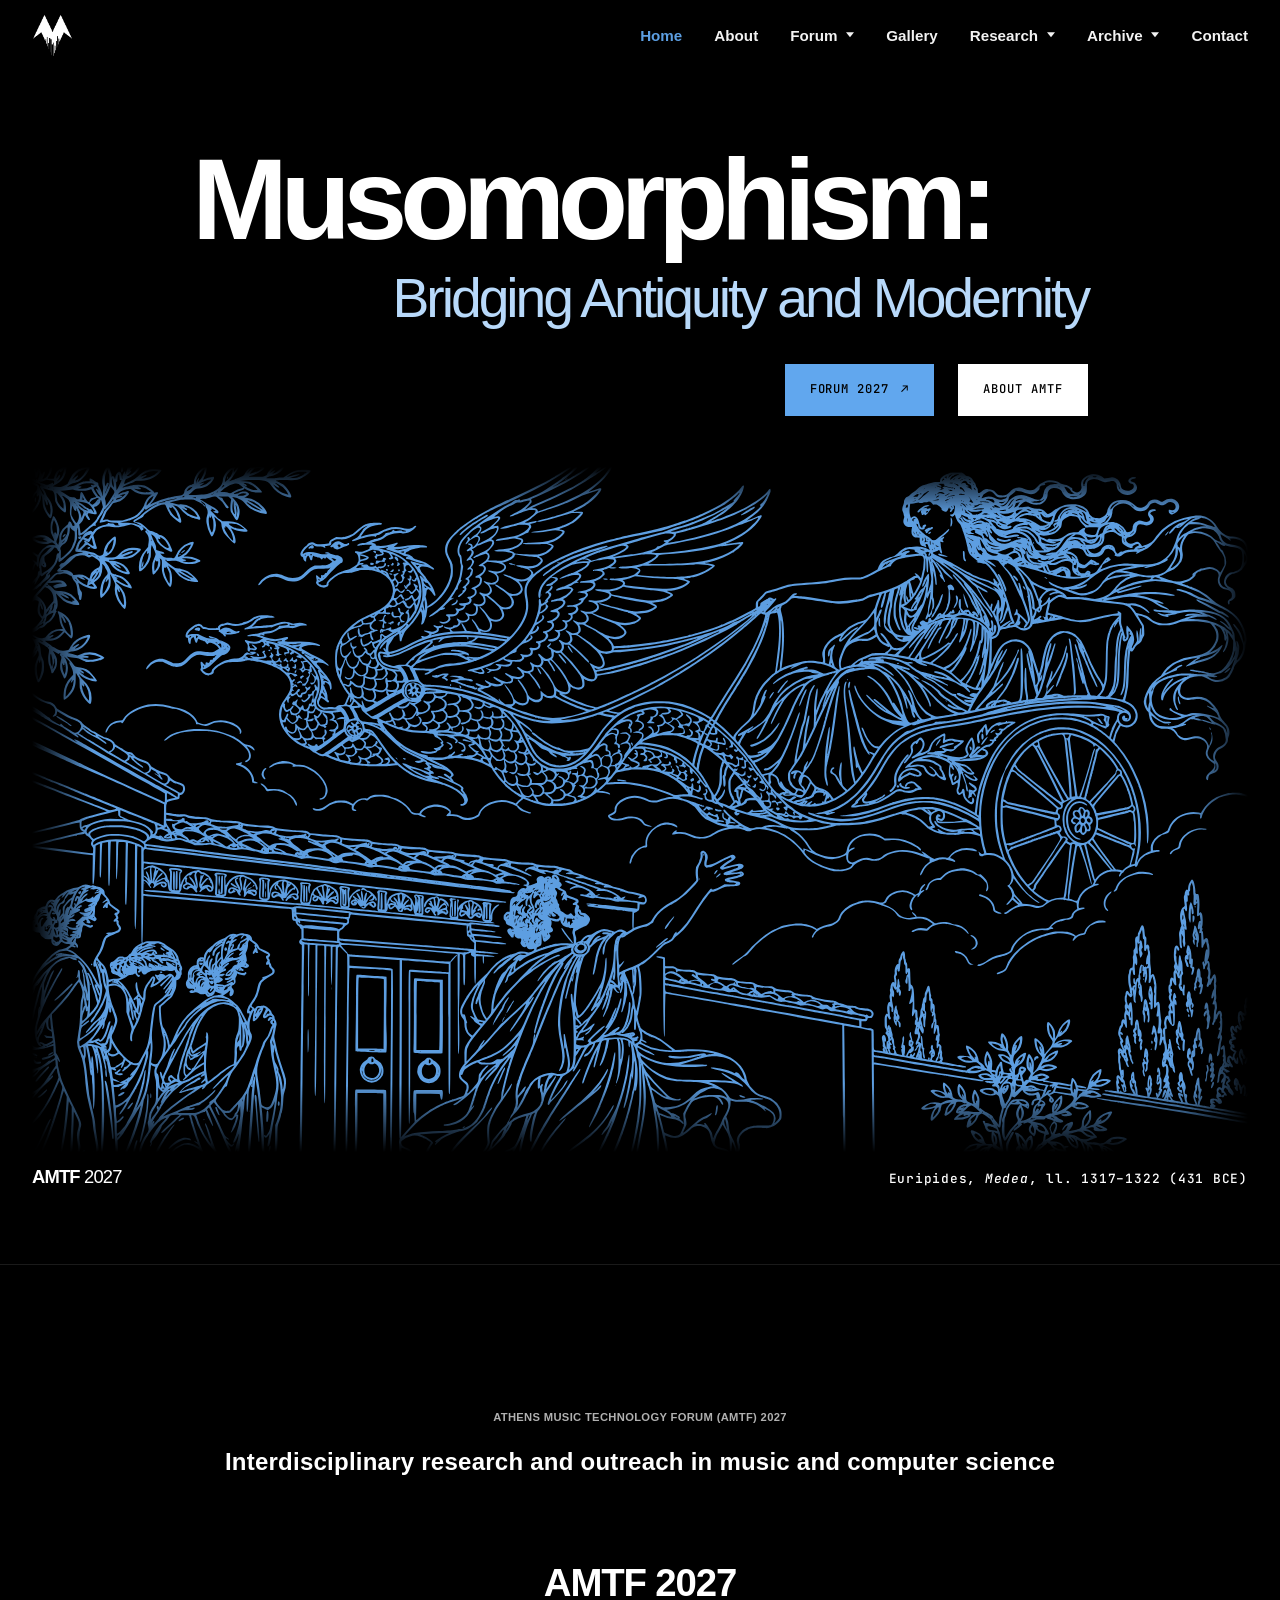
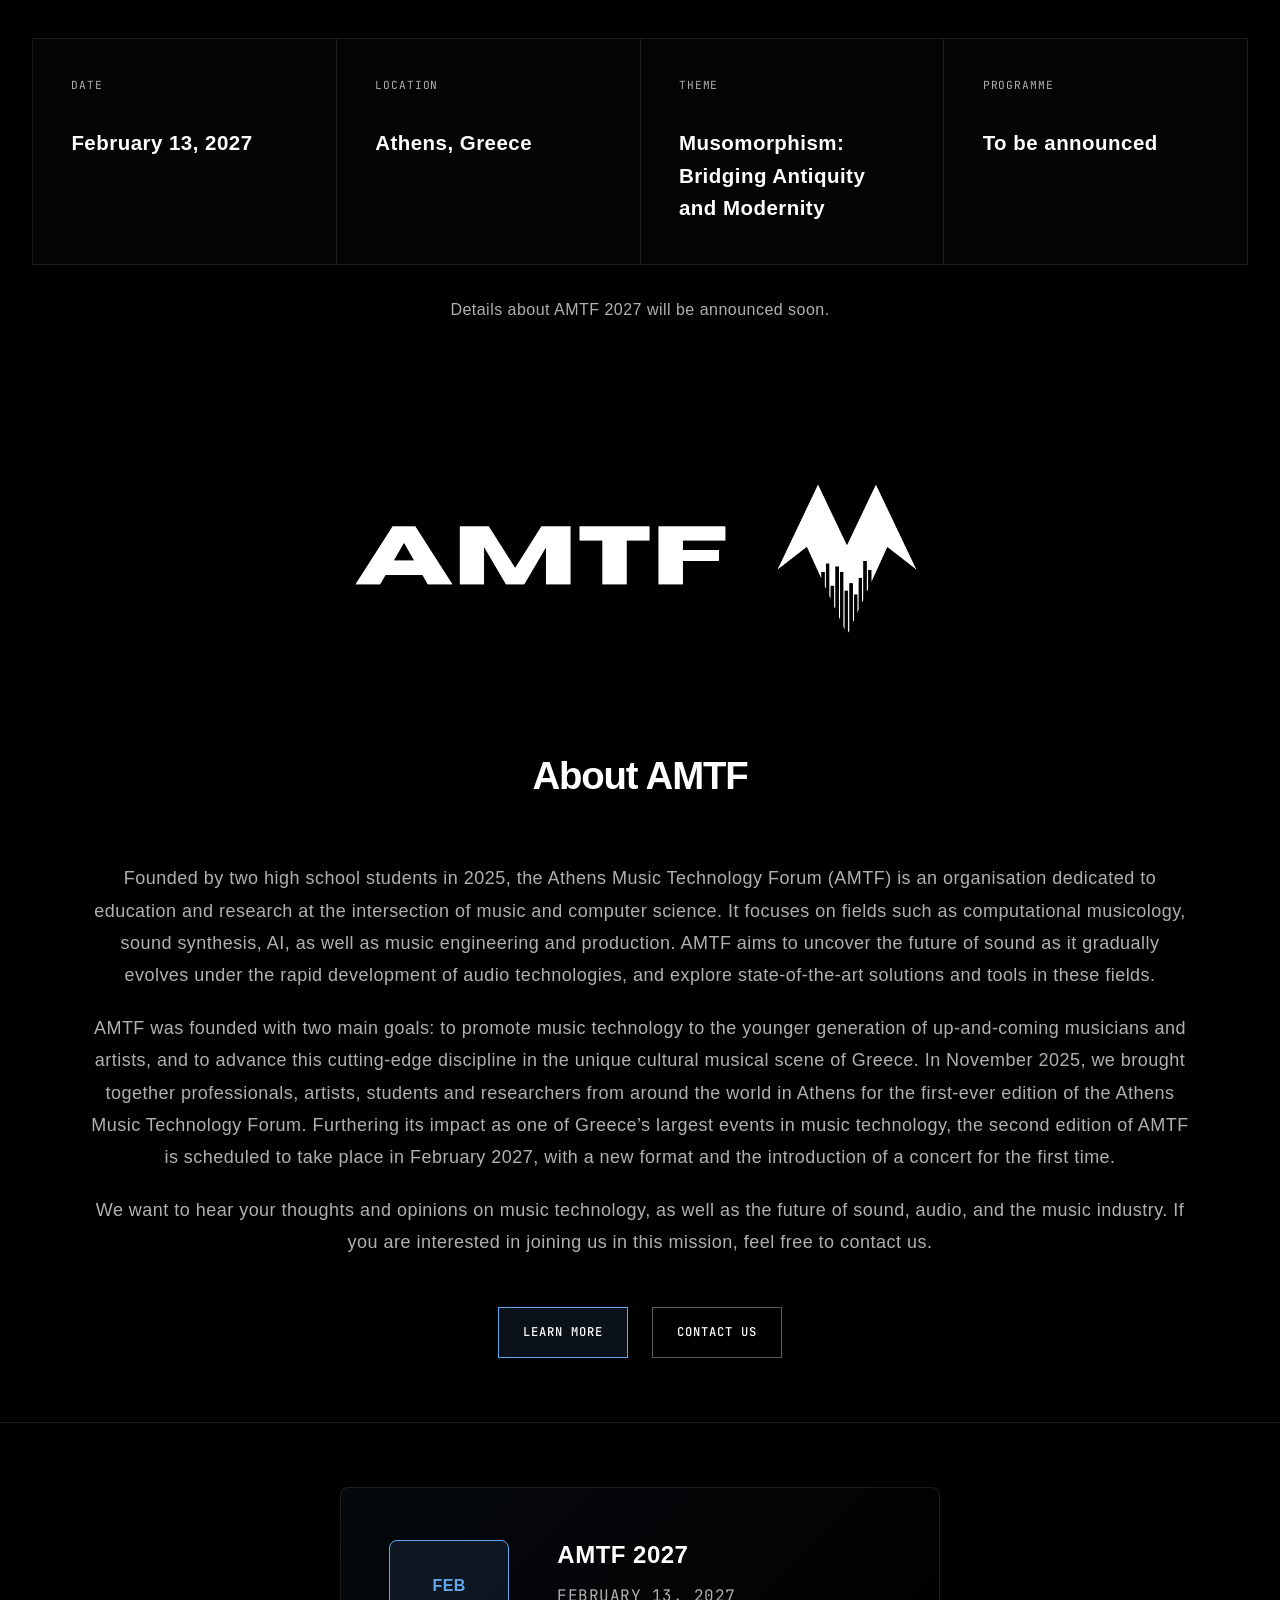
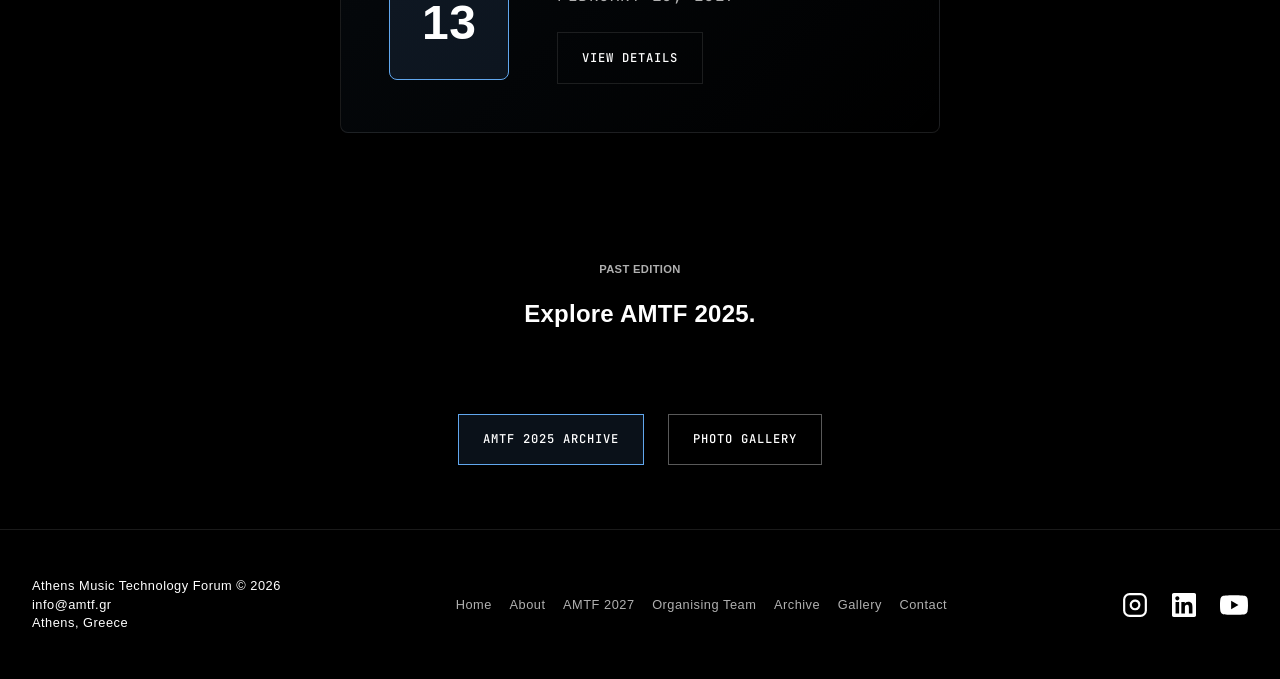
==== commit 4733726d: "Use the Helvetica Neue stack for site headings" ====
--- a/index.html
+++ b/index.html
@@ -35,7 +35,7 @@
     <link rel="stylesheet" href="styles.css">
     <link rel="preconnect" href="https://fonts.googleapis.com">
     <link rel="preconnect" href="https://fonts.gstatic.com" crossorigin>
-    <link href="https://fonts.googleapis.com/css2?family=JetBrains+Mono:wght@300;400;500&amp;family=Space+Grotesk:wght@400;500;600;700&amp;display=swap" rel="stylesheet">
+    <link href="https://fonts.googleapis.com/css2?family=JetBrains+Mono:wght@300;400;500&amp;display=swap" rel="stylesheet">
 </head>
 <body>
     <main>
--- a/styles.css
+++ b/styles.css
@@ -23,7 +23,7 @@
     --border-color: rgba(255, 255, 255, 0.1);
     --font-nav: Arial, sans-serif;
     --font-body: 'Helvetica Neue', Helvetica, Arial, sans-serif;
-    --font-heading: 'Space Grotesk', -apple-system, BlinkMacSystemFont, 'Segoe UI', sans-serif;
+    --font-heading: var(--font-body);
     --font-mono: 'JetBrains Mono', 'Courier New', monospace;
     --letter-spacing: 0.03em;
     --radius: 8px;
